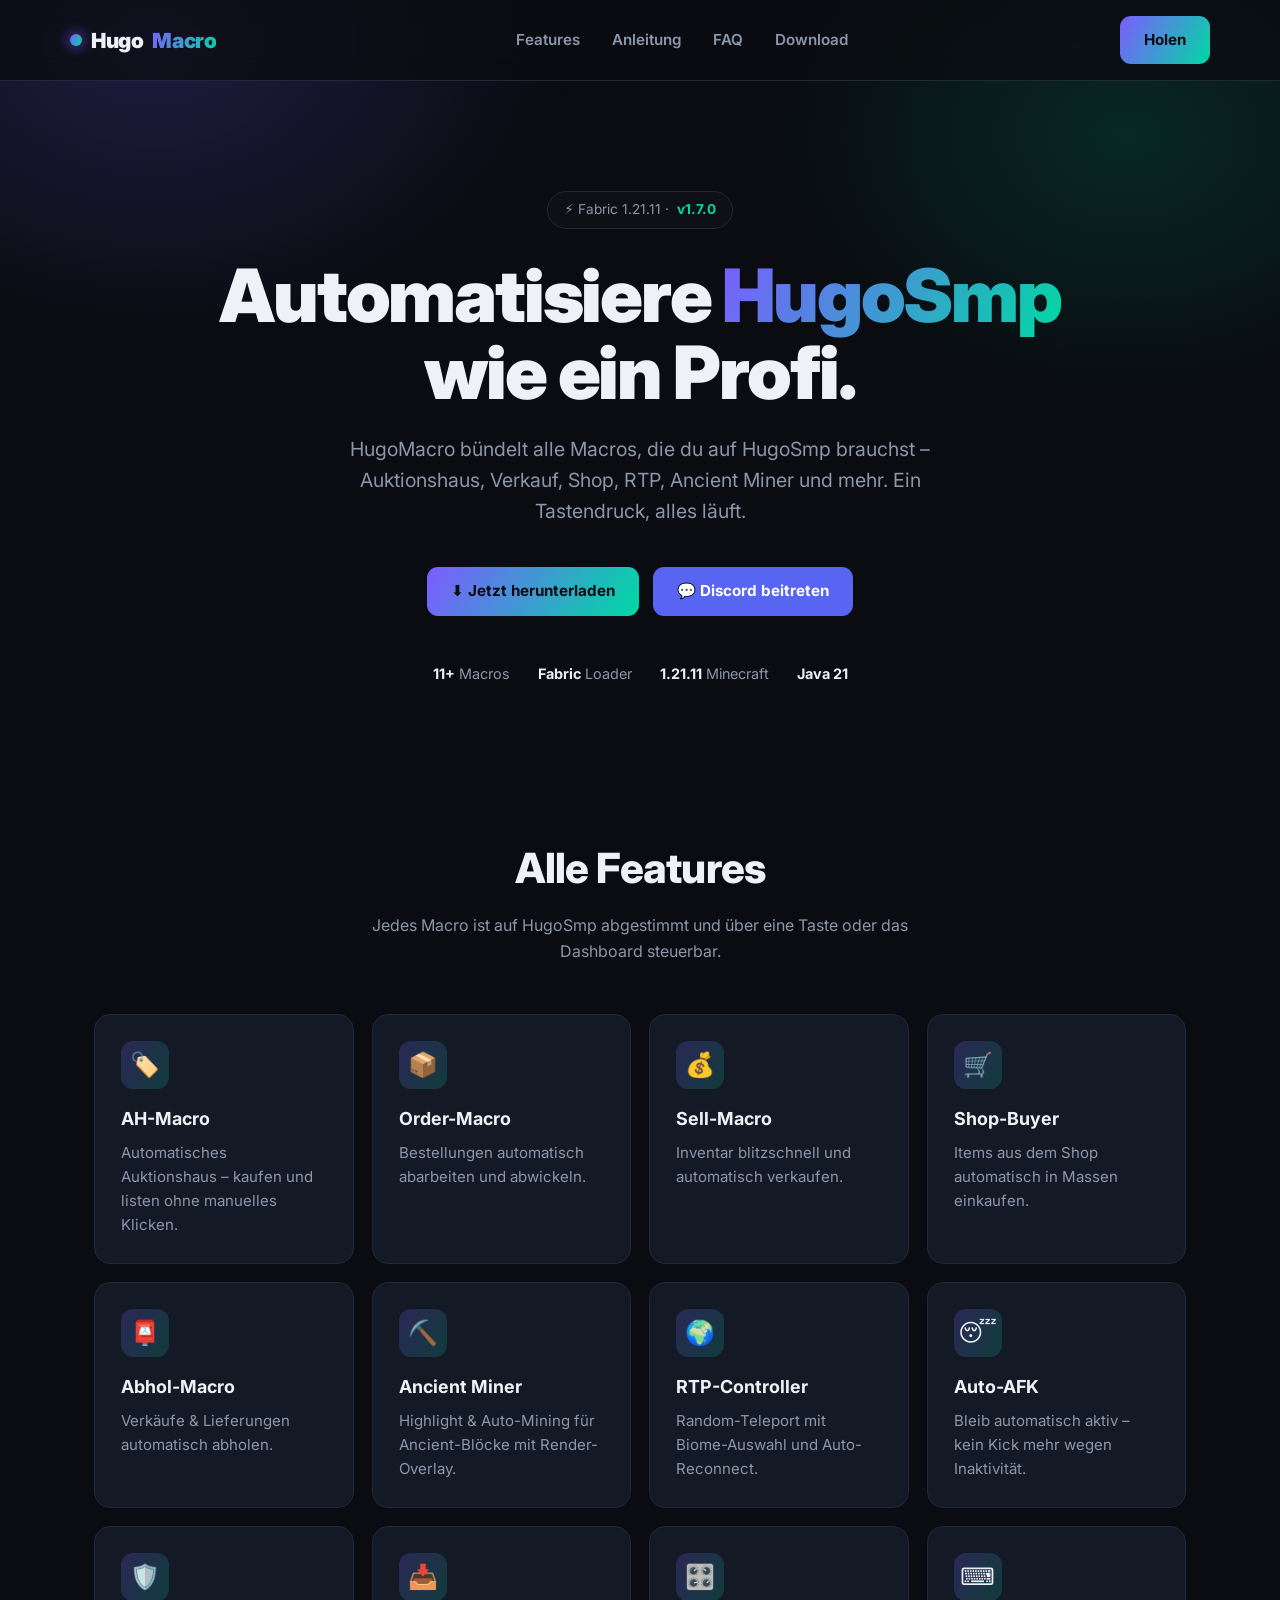
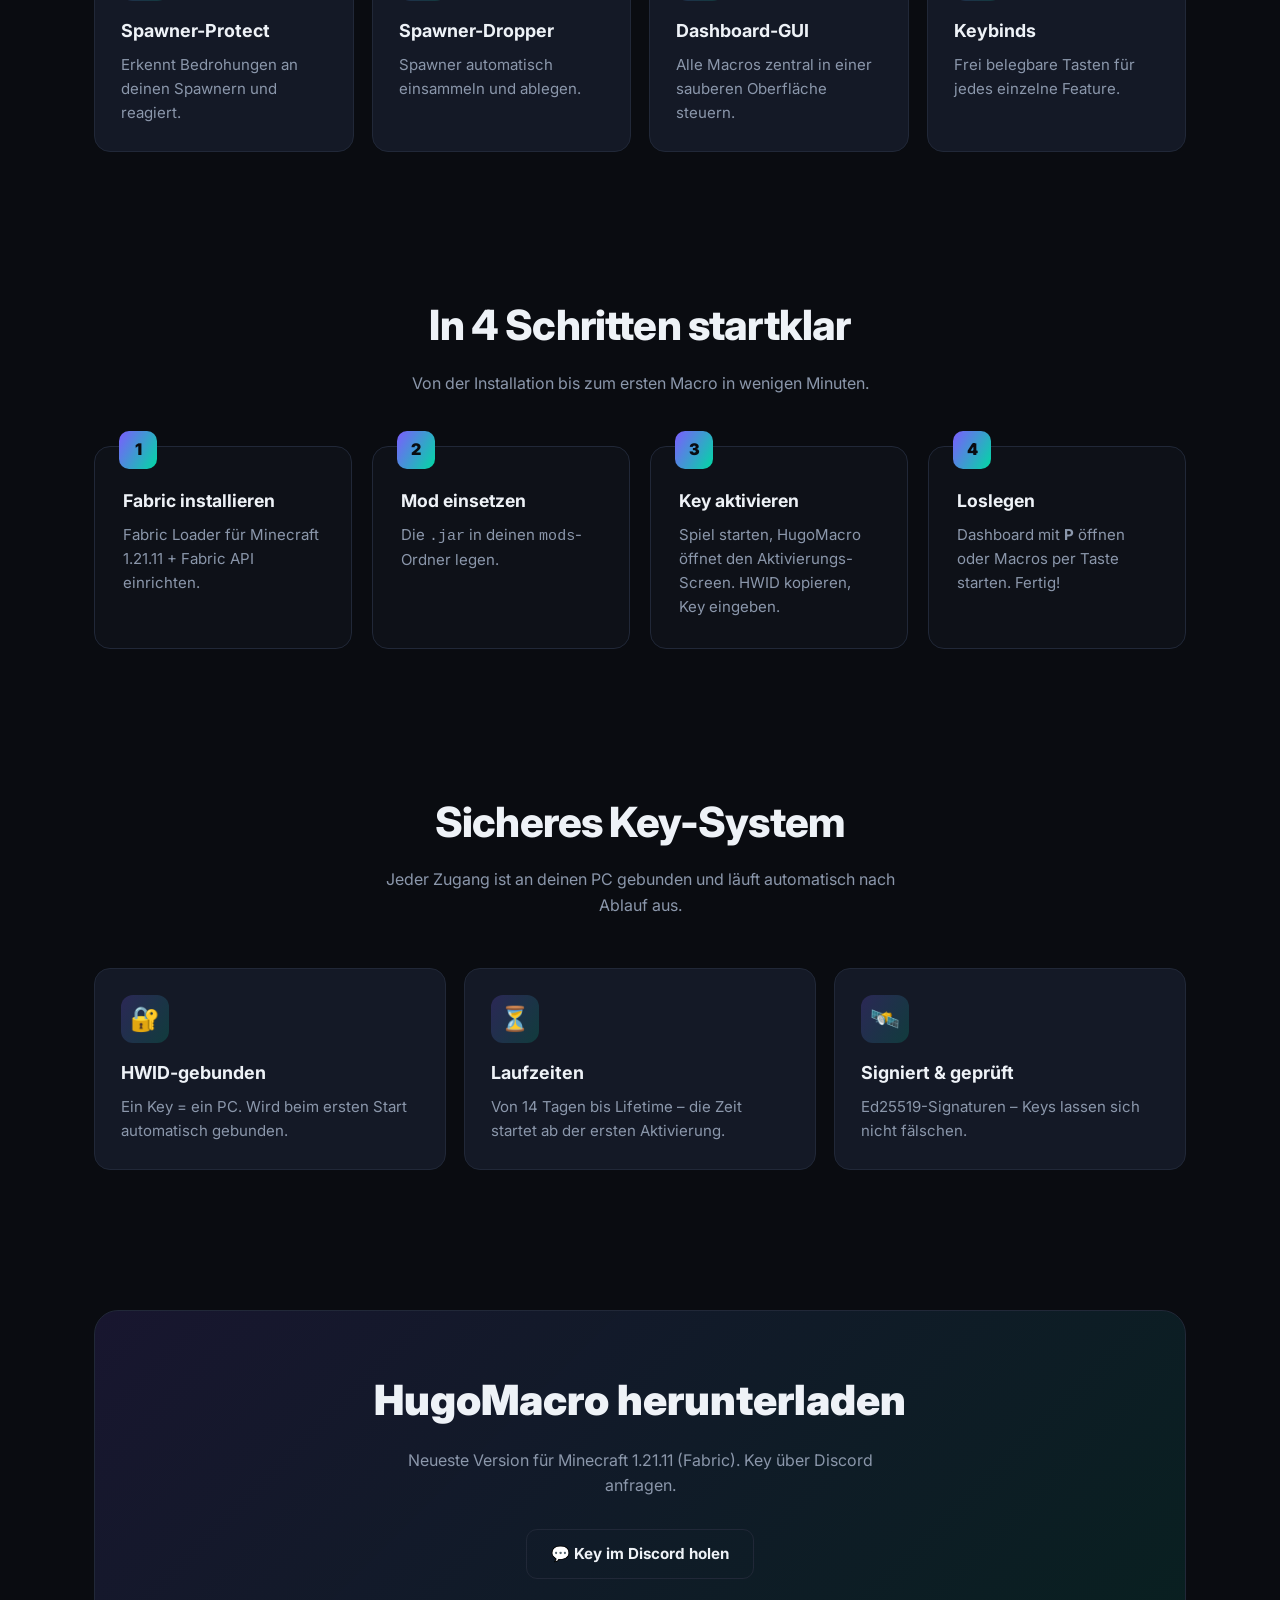
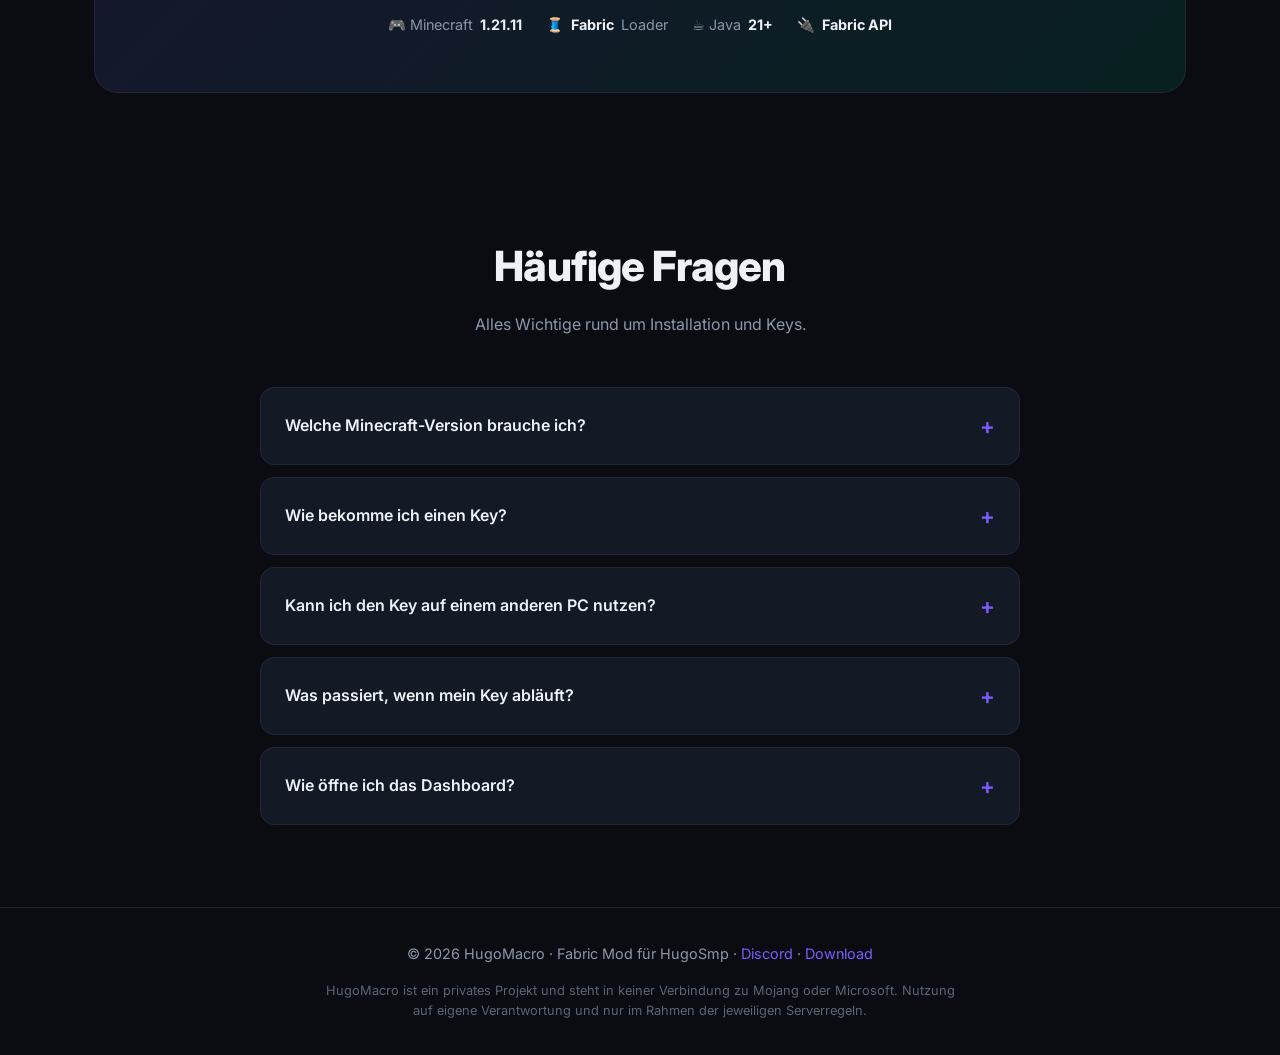
==== index.html @ cf6d2e30 "Rename webiste.html to index.html" ====
<!DOCTYPE html>
<html lang="de">
<head>
<meta charset="UTF-8">
<meta name="viewport" content="width=device-width, initial-scale=1.0">
<title>HugoMacro – Macros für HugoSmp</title>
<meta name="description" content="HugoMacro – der Fabric Macro-Mod für HugoSmp. AH-, Sell-, Shop-, RTP-Macros, Ancient Miner, AFK und mehr.">
<link rel="preconnect" href="https://fonts.googleapis.com">
<link href="https://fonts.googleapis.com/css2?family=Inter:wght@400;500;600;800;900&display=swap" rel="stylesheet">
<style>
:root{
  --bg:#0a0c11;--bg2:#0e1118;--card:#141926;--text:#eef2f7;--muted:#8b97ab;
  --accent:#7c5cff;--accent2:#00d9a3;--gold:#ffcc4d;--border:#212838;
}
*{margin:0;padding:0;box-sizing:border-box}
html{scroll-behavior:smooth}
body{font-family:'Inter',system-ui,sans-serif;background:var(--bg);color:var(--text);
  line-height:1.6;overflow-x:hidden}
a{color:inherit;text-decoration:none}
.wrap{max-width:1140px;margin:0 auto;padding:0 24px}
.glow{position:fixed;inset:0;z-index:0;pointer-events:none;
  background:
    radial-gradient(700px 500px at 12% 5%, rgba(124,92,255,.20), transparent 60%),
    radial-gradient(600px 450px at 88% 15%, rgba(0,217,163,.14), transparent 60%);}

/* nav */
header{position:sticky;top:0;z-index:50;backdrop-filter:blur(12px);
  background:rgba(10,12,17,.7);border-bottom:1px solid var(--border)}
.nav{display:flex;justify-content:space-between;align-items:center;padding:16px 0}
.logo{font-weight:900;font-size:1.3rem;letter-spacing:-.02em;display:flex;align-items:center;gap:9px}
.logo .dot{width:12px;height:12px;border-radius:50%;
  background:linear-gradient(120deg,var(--accent),var(--accent2));box-shadow:0 0 14px var(--accent)}
.logo span{background:linear-gradient(120deg,var(--accent),var(--accent2));
  -webkit-background-clip:text;background-clip:text;color:transparent}
nav.links a{color:var(--muted);margin-left:28px;font-weight:600;font-size:.95rem;transition:.2s}
nav.links a:hover{color:var(--text)}
.btn{display:inline-block;padding:12px 24px;border-radius:11px;font-weight:700;transition:.2s;
  cursor:pointer;border:1px solid var(--border);font-size:.95rem}
.btn-primary{background:linear-gradient(120deg,var(--accent),var(--accent2));color:#0a0c11;border:none}
.btn-primary:hover{transform:translateY(-2px);box-shadow:0 12px 34px rgba(124,92,255,.4)}
.btn-ghost:hover{border-color:var(--accent);color:#fff}
.btn-dc{background:#5865F2;border:none;color:#fff}
.btn-dc:hover{transform:translateY(-2px);box-shadow:0 12px 30px rgba(88,101,242,.4)}

/* hero */
.hero{position:relative;z-index:2;text-align:center;padding:110px 0 80px}
.badge{display:inline-flex;align-items:center;gap:8px;padding:7px 16px;border:1px solid var(--border);
  border-radius:999px;color:var(--muted);font-size:.85rem;margin-bottom:28px;background:rgba(255,255,255,.02)}
.badge b{color:var(--accent2)}
.hero h1{font-size:clamp(2.4rem,7vw,4.6rem);font-weight:900;letter-spacing:-.03em;line-height:1.05;margin-bottom:22px}
.hero h1 .grad{background:linear-gradient(120deg,var(--accent),var(--accent2));
  -webkit-background-clip:text;background-clip:text;color:transparent}
.hero p{color:var(--muted);font-size:1.22rem;max-width:640px;margin:0 auto 40px}
.btns{display:flex;gap:14px;justify-content:center;flex-wrap:wrap}
.meta{display:flex;gap:28px;justify-content:center;margin-top:46px;flex-wrap:wrap;color:var(--muted);font-size:.9rem}
.meta b{color:var(--text)}

/* section */
section.blk{position:relative;z-index:2;padding:70px 0}
.h2{font-size:clamp(1.8rem,4vw,2.6rem);font-weight:800;letter-spacing:-.02em;text-align:center;margin-bottom:12px}
.sub{color:var(--muted);text-align:center;max-width:560px;margin:0 auto 50px}

/* features */
.grid{display:grid;grid-template-columns:repeat(auto-fit,minmax(250px,1fr));gap:18px}
.card{background:var(--card);border:1px solid var(--border);border-radius:16px;padding:26px;transition:.25s}
.card:hover{transform:translateY(-5px);border-color:var(--accent)}
.card .ico{width:48px;height:48px;border-radius:12px;display:grid;place-items:center;font-size:1.5rem;margin-bottom:16px;
  background:linear-gradient(120deg,rgba(124,92,255,.22),rgba(0,217,163,.18))}
.card h3{font-size:1.12rem;margin-bottom:7px}
.card p{color:var(--muted);font-size:.94rem}

/* steps */
.steps{display:grid;grid-template-columns:repeat(auto-fit,minmax(230px,1fr));gap:20px;counter-reset:s}
.step{background:var(--bg2);border:1px solid var(--border);border-radius:16px;padding:28px;position:relative}
.step::before{counter-increment:s;content:counter(s);position:absolute;top:-16px;left:24px;
  width:38px;height:38px;border-radius:10px;display:grid;place-items:center;font-weight:900;
  background:linear-gradient(120deg,var(--accent),var(--accent2));color:#0a0c11}
.step h3{margin:12px 0 8px;font-size:1.1rem}
.step p{color:var(--muted);font-size:.94rem}

/* download */
.dl{background:linear-gradient(135deg,rgba(124,92,255,.13),rgba(0,217,163,.10));
  border:1px solid var(--border);border-radius:24px;padding:56px 32px;text-align:center}
.dl h2{font-size:clamp(1.8rem,4vw,2.6rem);font-weight:900;margin-bottom:14px}
.dl p{color:var(--muted);max-width:520px;margin:0 auto 30px}
.reqs{display:flex;gap:24px;justify-content:center;flex-wrap:wrap;margin-top:34px;color:var(--muted);font-size:.9rem}
.reqs span{display:flex;align-items:center;gap:7px}
.reqs b{color:var(--text)}

/* faq */
details{background:var(--card);border:1px solid var(--border);border-radius:14px;padding:20px 24px;margin-bottom:12px;cursor:pointer}
details[open]{border-color:var(--accent)}
summary{font-weight:600;list-style:none;display:flex;justify-content:space-between;align-items:center}
summary::-webkit-details-marker{display:none}
summary::after{content:'+';font-size:1.4rem;color:var(--accent)}
details[open] summary::after{content:'−'}
details p{color:var(--muted);margin-top:14px;font-size:.95rem}

footer{position:relative;z-index:2;border-top:1px solid var(--border);padding:34px 0;text-align:center;color:var(--muted);font-size:.9rem}
footer a{color:var(--accent)}
.disc{max-width:640px;margin:16px auto 0;font-size:.8rem;color:#5b6577}

@media(max-width:640px){nav.links{display:none}.hero{padding:70px 0 50px}}
</style>
</head>
<body>
<div class="glow"></div>

<header>
  <div class="wrap nav">
    <div class="logo"><span class="dot"></span> Hugo<span>Macro</span></div>
    <nav class="links">
      <a href="#features">Features</a>
      <a href="#start">Anleitung</a>
      <a href="#faq">FAQ</a>
      <a href="#download">Download</a>
    </nav>
    <a href="#download" class="btn btn-primary">Holen</a>
  </div>
</header>

<div class="wrap">

  <section class="hero">
    <span class="badge">⚡ Fabric 1.21.11 · <b>v1.7.0</b></span>
    <h1>Automatisiere <span class="grad">HugoSmp</span><br>wie ein Profi.</h1>
    <p>HugoMacro bündelt alle Macros, die du auf HugoSmp brauchst – Auktionshaus,
       Verkauf, Shop, RTP, Ancient Miner und mehr. Ein Tastendruck, alles läuft.</p>
    <div class="btns">
      <a href="https://cdn.discordapp.com/attachments/1440429787603800247/1526414900803539115/hugomacro-1.7.0-opensource.jar?ex=6a56f027&is=6a559ea7&hm=a77eb5a2e3ebd52889e83fcf8f3206560ce5b388a4155e7b1c52b069cc7ed231&" class="btn btn-primary">⬇ Jetzt herunterladen</a>
      <a href="href="https://discord.gg/WrTEgYGTAn"" class="btn btn-dc">💬 Discord beitreten</a>
    </div>
    <div class="meta">
      <div><b>11+</b> Macros</div>
      <div><b>Fabric</b> Loader</div>
      <div><b>1.21.11</b> Minecraft</div>
      <div><b>Java 21</b></div>
    </div>
  </section>

  <section class="blk" id="features">
    <div class="h2">Alle Features</div>
    <p class="sub">Jedes Macro ist auf HugoSmp abgestimmt und über eine Taste oder das Dashboard steuerbar.</p>
    <div class="grid">
      <div class="card"><div class="ico">🏷️</div><h3>AH-Macro</h3><p>Automatisches Auktionshaus – kaufen und listen ohne manuelles Klicken.</p></div>
      <div class="card"><div class="ico">📦</div><h3>Order-Macro</h3><p>Bestellungen automatisch abarbeiten und abwickeln.</p></div>
      <div class="card"><div class="ico">💰</div><h3>Sell-Macro</h3><p>Inventar blitzschnell und automatisch verkaufen.</p></div>
      <div class="card"><div class="ico">🛒</div><h3>Shop-Buyer</h3><p>Items aus dem Shop automatisch in Massen einkaufen.</p></div>
      <div class="card"><div class="ico">📮</div><h3>Abhol-Macro</h3><p>Verkäufe & Lieferungen automatisch abholen.</p></div>
      <div class="card"><div class="ico">⛏️</div><h3>Ancient Miner</h3><p>Highlight & Auto-Mining für Ancient-Blöcke mit Render-Overlay.</p></div>
      <div class="card"><div class="ico">🌍</div><h3>RTP-Controller</h3><p>Random-Teleport mit Biome-Auswahl und Auto-Reconnect.</p></div>
      <div class="card"><div class="ico">😴</div><h3>Auto-AFK</h3><p>Bleib automatisch aktiv – kein Kick mehr wegen Inaktivität.</p></div>
      <div class="card"><div class="ico">🛡️</div><h3>Spawner-Protect</h3><p>Erkennt Bedrohungen an deinen Spawnern und reagiert.</p></div>
      <div class="card"><div class="ico">📥</div><h3>Spawner-Dropper</h3><p>Spawner automatisch einsammeln und ablegen.</p></div>
      <div class="card"><div class="ico">🎛️</div><h3>Dashboard-GUI</h3><p>Alle Macros zentral in einer sauberen Oberfläche steuern.</p></div>
      <div class="card"><div class="ico">⌨️</div><h3>Keybinds</h3><p>Frei belegbare Tasten für jedes einzelne Feature.</p></div>
    </div>
  </section>

  <section class="blk" id="start">
    <div class="h2">In 4 Schritten startklar</div>
    <p class="sub">Von der Installation bis zum ersten Macro in wenigen Minuten.</p>
    <div class="steps">
      <div class="step"><h3>Fabric installieren</h3><p>Fabric Loader für Minecraft 1.21.11 + Fabric API einrichten.</p></div>
      <div class="step"><h3>Mod einsetzen</h3><p>Die <code>.jar</code> in deinen <code>mods</code>-Ordner legen.</p></div>
      <div class="step"><h3>Key aktivieren</h3><p>Spiel starten, HugoMacro öffnet den Aktivierungs-Screen. HWID kopieren, Key eingeben.</p></div>
      <div class="step"><h3>Loslegen</h3><p>Dashboard mit <b>P</b> öffnen oder Macros per Taste starten. Fertig!</p></div>
    </div>
  </section>

  <section class="blk">
    <div class="h2">Sicheres Key-System</div>
    <p class="sub">Jeder Zugang ist an deinen PC gebunden und läuft automatisch nach Ablauf aus.</p>
    <div class="grid">
      <div class="card"><div class="ico">🔐</div><h3>HWID-gebunden</h3><p>Ein Key = ein PC. Wird beim ersten Start automatisch gebunden.</p></div>
      <div class="card"><div class="ico">⏳</div><h3>Laufzeiten</h3><p>Von 14 Tagen bis Lifetime – die Zeit startet ab der ersten Aktivierung.</p></div>
      <div class="card"><div class="ico">🛰️</div><h3>Signiert & geprüft</h3><p>Ed25519-Signaturen – Keys lassen sich nicht fälschen.</p></div>
    </div>
  </section>

  <section class="blk" id="download">
    <div class="dl">
      <h2>HugoMacro herunterladen</h2>
      <p>Neueste Version für Minecraft 1.21.11 (Fabric). Key über Discord anfragen.</p>
      <div class="btns">
        <a href="#" class="btn btn-primary(.jar)</a>
        <a href="#" class="btn btn-dc">💬 Key im Discord holen</a>
      </div>
      <div class="reqs">
        <span>🎮 Minecraft <b>1.21.11</b></span>
        <span>🧵 <b>Fabric</b> Loader</span>
        <span>☕ Java <b>21+</b></span>
        <span>🔌 <b>Fabric API</b></span>
      </div>
    </div>
  </section>

  <section class="blk" id="faq">
    <div class="h2">Häufige Fragen</div>
    <p class="sub">Alles Wichtige rund um Installation und Keys.</p>
    <div style="max-width:760px;margin:0 auto">
      <details><summary>Welche Minecraft-Version brauche ich?</summary><p>Minecraft 1.21.11 mit dem Fabric Loader und Fabric API. Java 21 oder neuer ist erforderlich.</p></details>
      <details><summary>Wie bekomme ich einen Key?</summary><p>Tritt dem Discord bei und fordere einen Key an. Beim ersten Start zeigt dir der Mod deine HWID – die brauchst du nicht selbst herauszufinden, der Key bindet sich automatisch.</p></details>
      <details><summary>Kann ich den Key auf einem anderen PC nutzen?</summary><p>Nein, jeder Key ist an einen PC gebunden. Bei PC-Wechsel kann die Bindung im Discord zurückgesetzt werden.</p></details>
      <details><summary>Was passiert, wenn mein Key abläuft?</summary><p>Nach Ablauf der Laufzeit (z. B. 14 Tage) wird der Mod automatisch gesperrt und die Macros lassen sich nicht mehr starten.</p></details>
      <details><summary>Wie öffne ich das Dashboard?</summary><p>Standardmäßig mit der Taste <b>P</b>. Alle Tasten lassen sich in den Minecraft-Steuerungseinstellungen anpassen.</p></details>
    </div>
  </section>

</div>

<footer>
  <div class="wrap">
    © 2026 HugoMacro · Fabric Mod für HugoSmp · <a href="#">Discord</a> · <a href="#download">Download</a>
    <div class="disc">HugoMacro ist ein privates Projekt und steht in keiner Verbindung zu Mojang oder Microsoft.
    Nutzung auf eigene Verantwortung und nur im Rahmen der jeweiligen Serverregeln.</div>
  </div>
</footer>

</body>
</html>
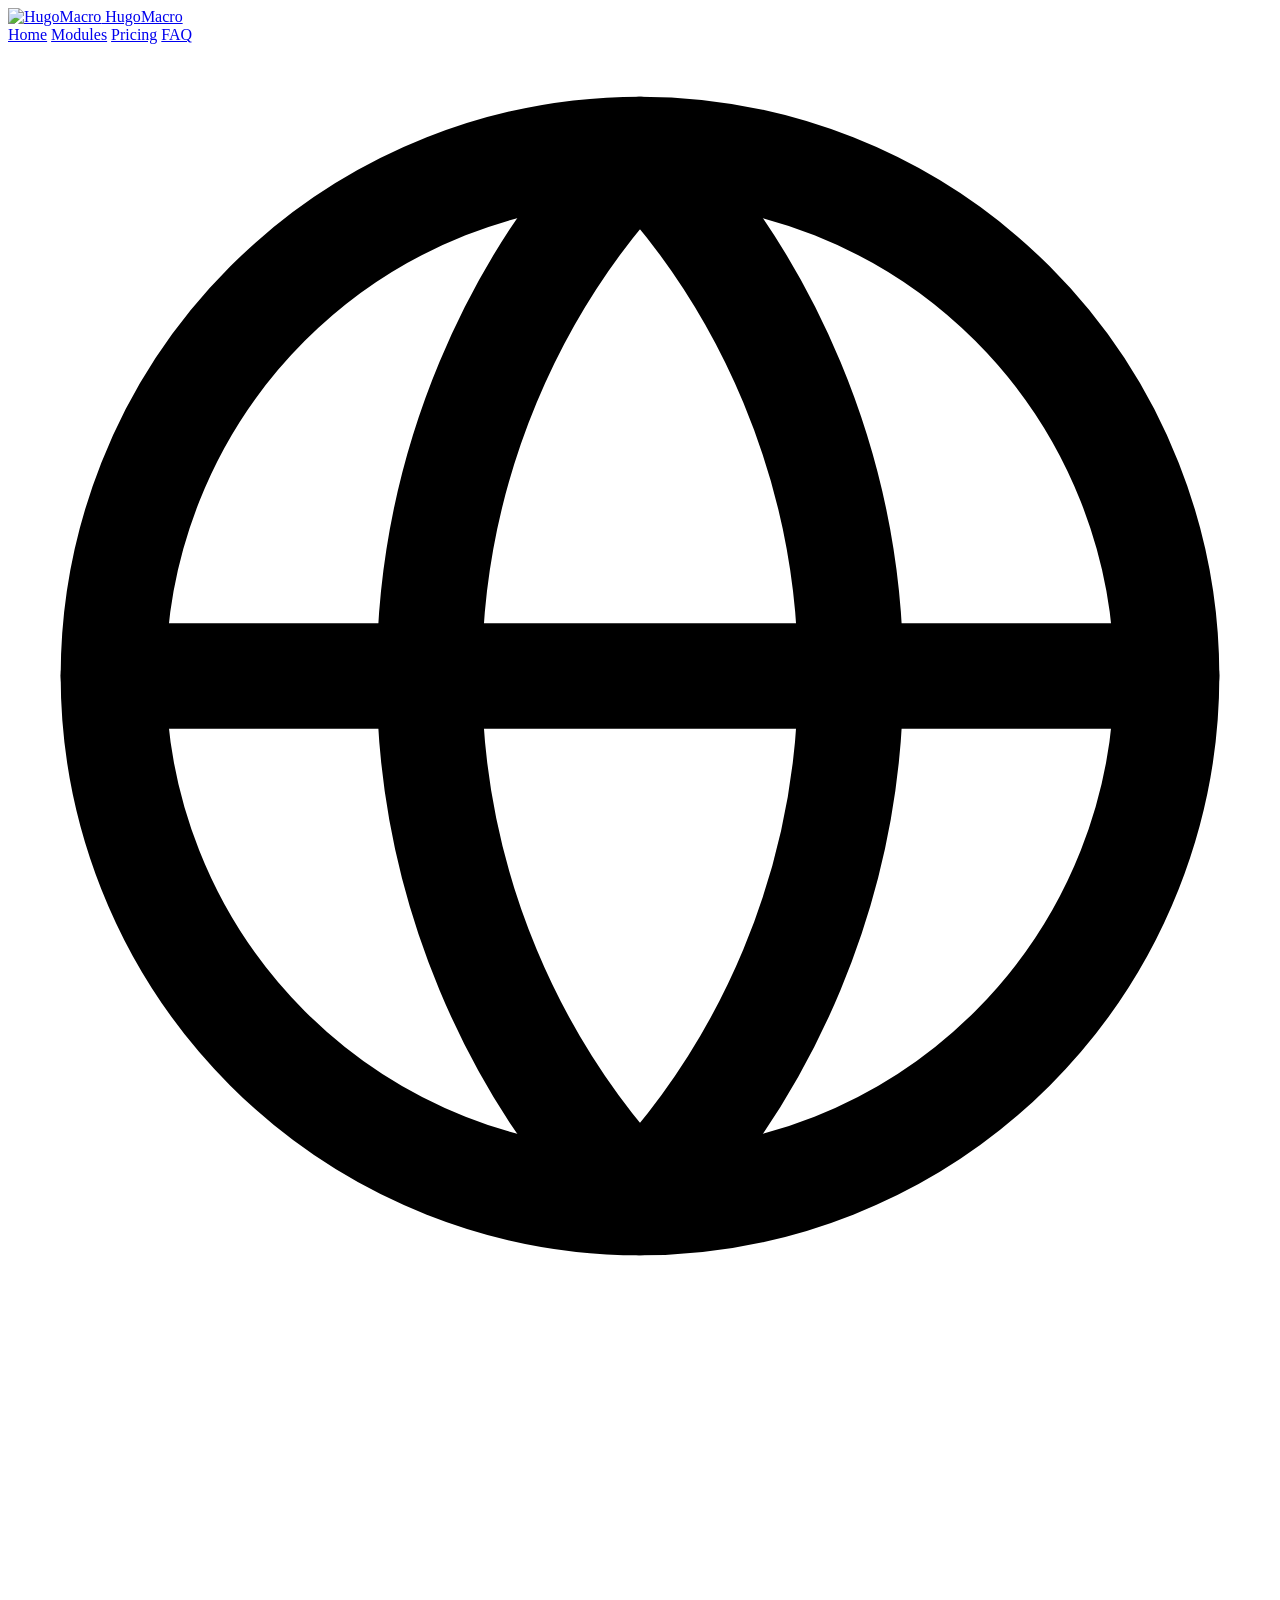
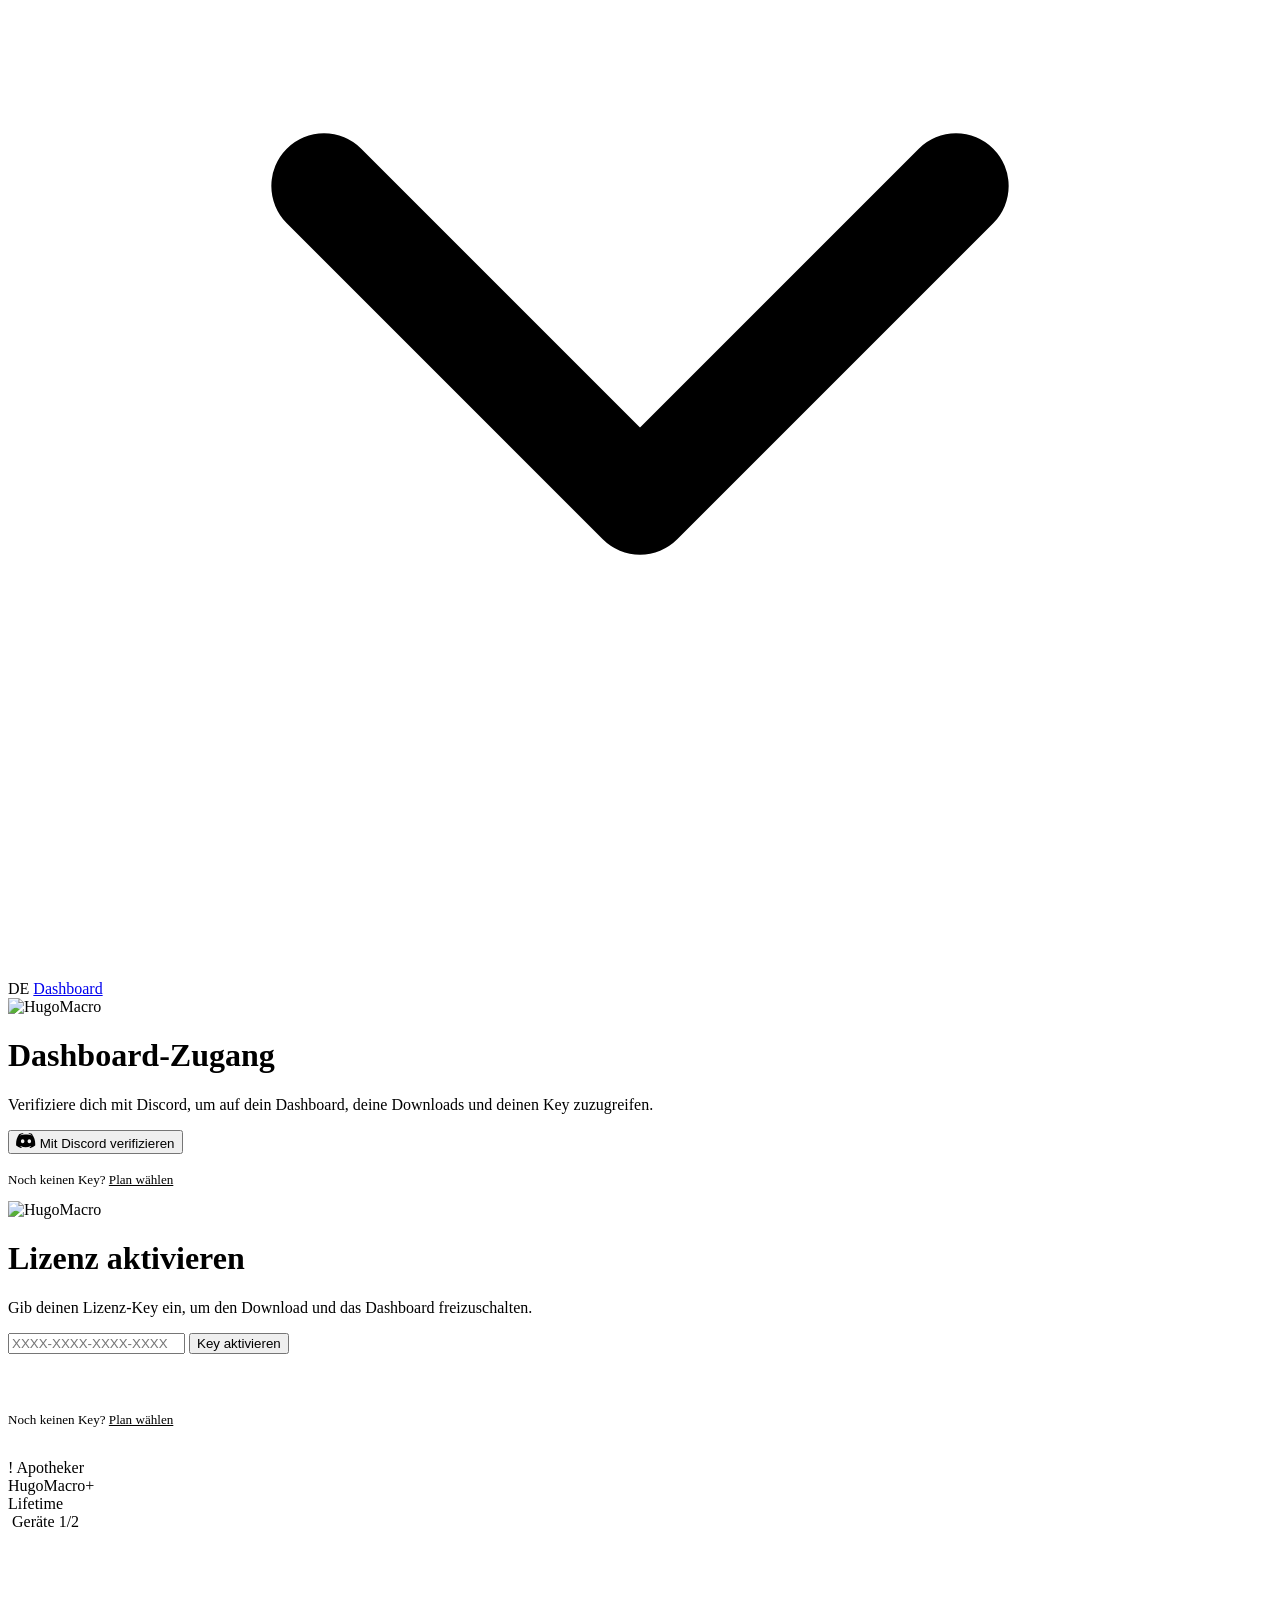
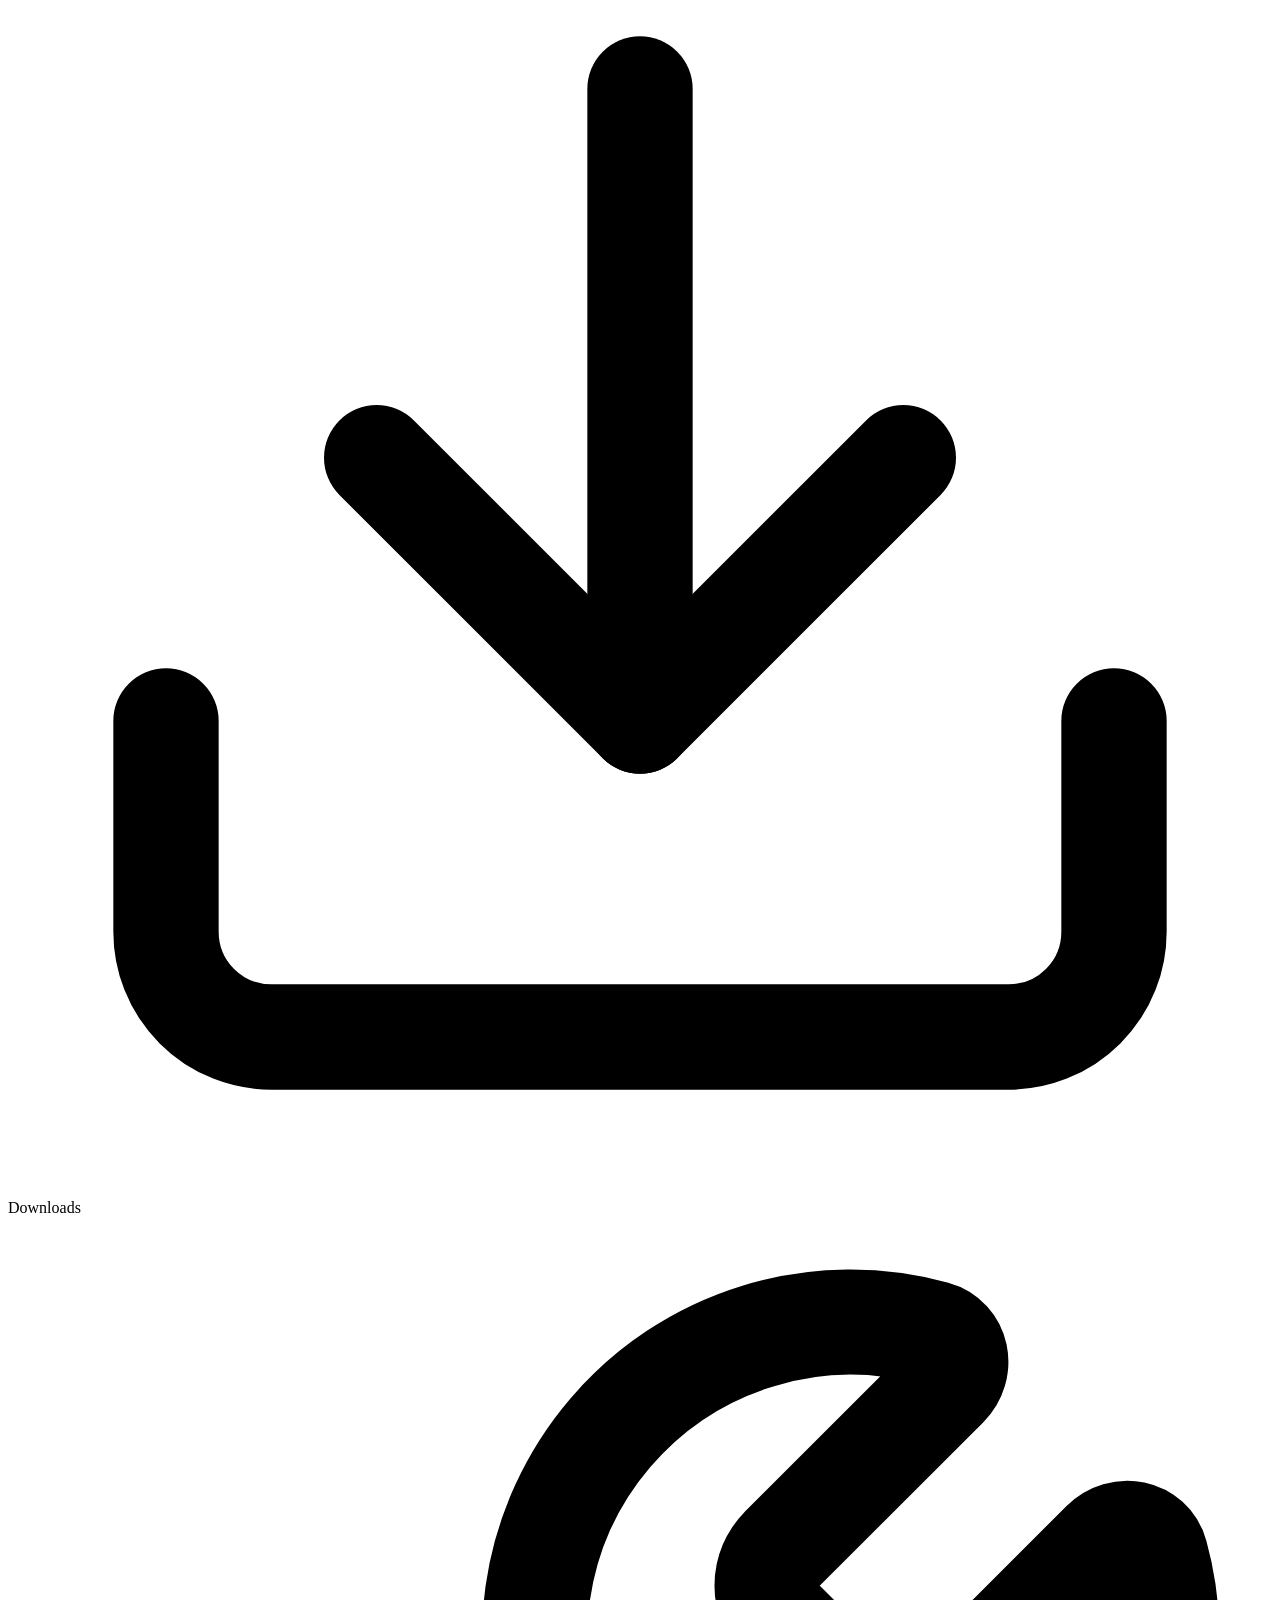
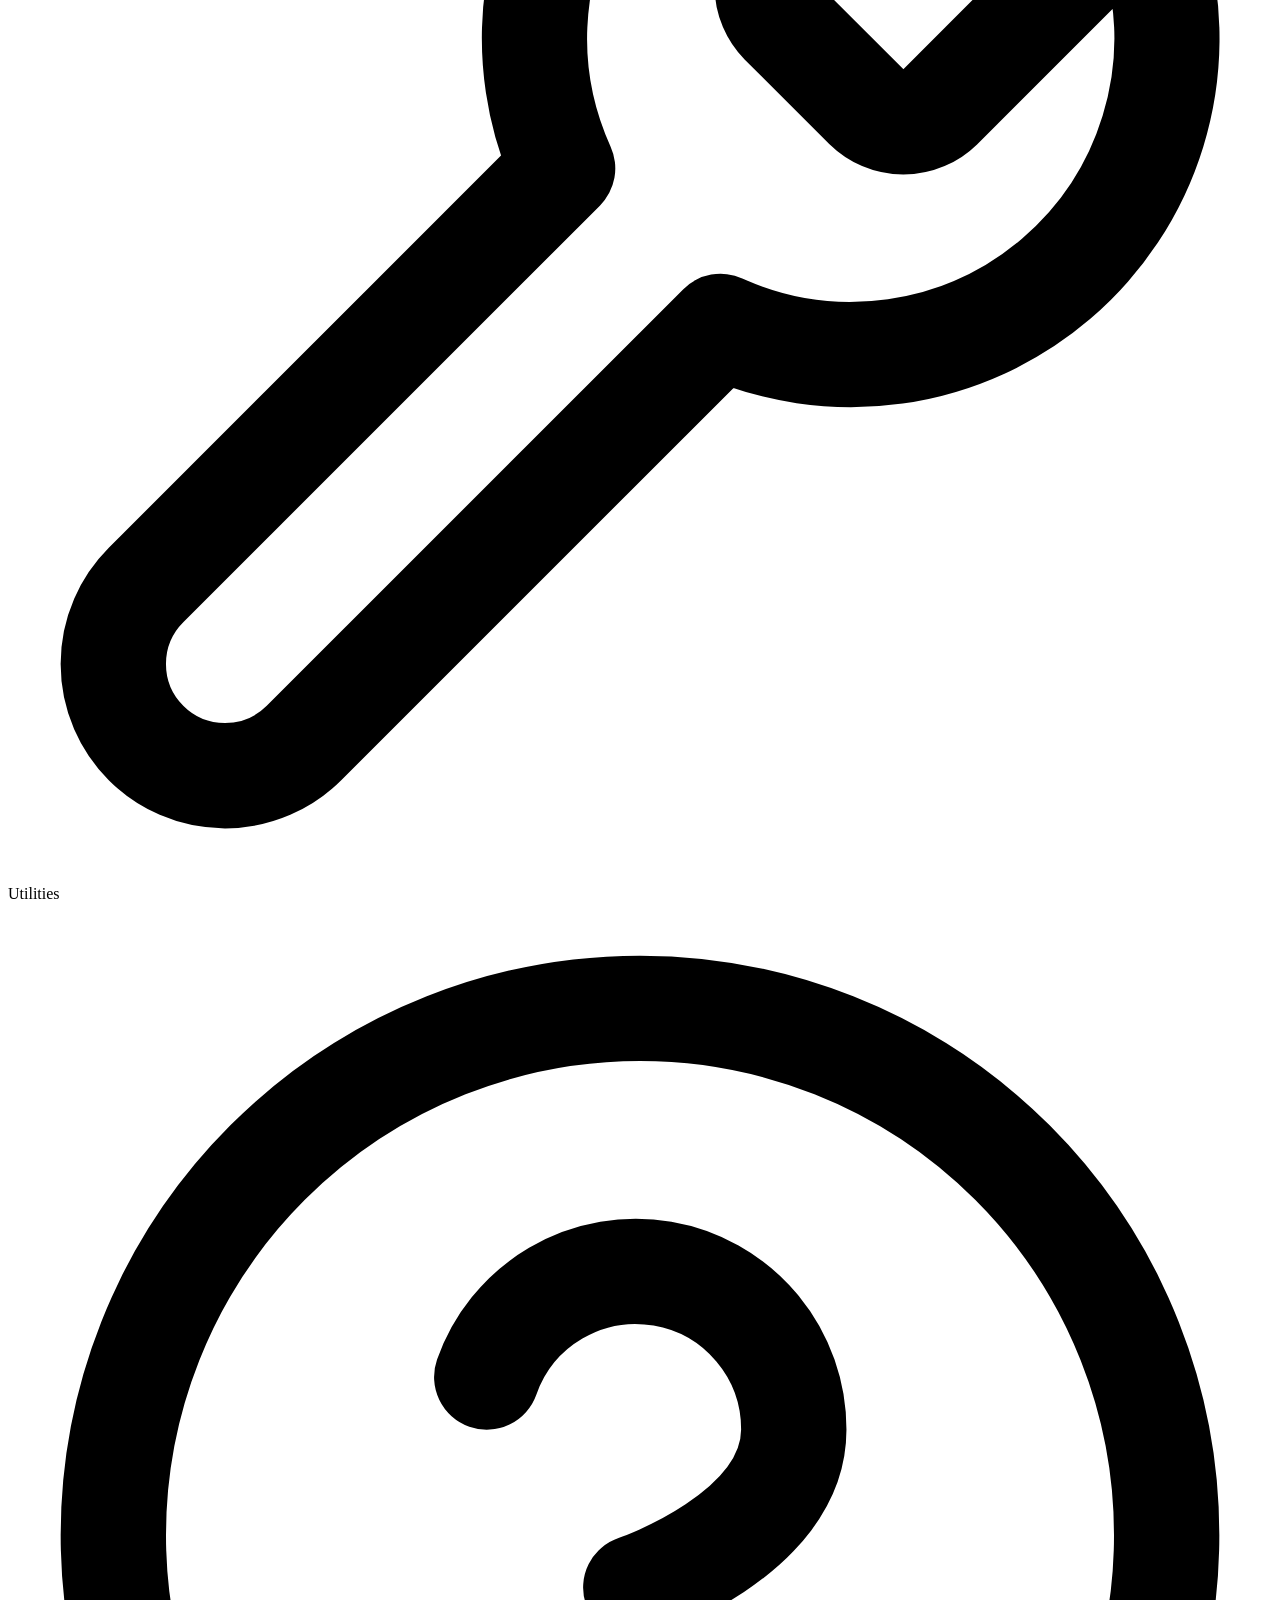
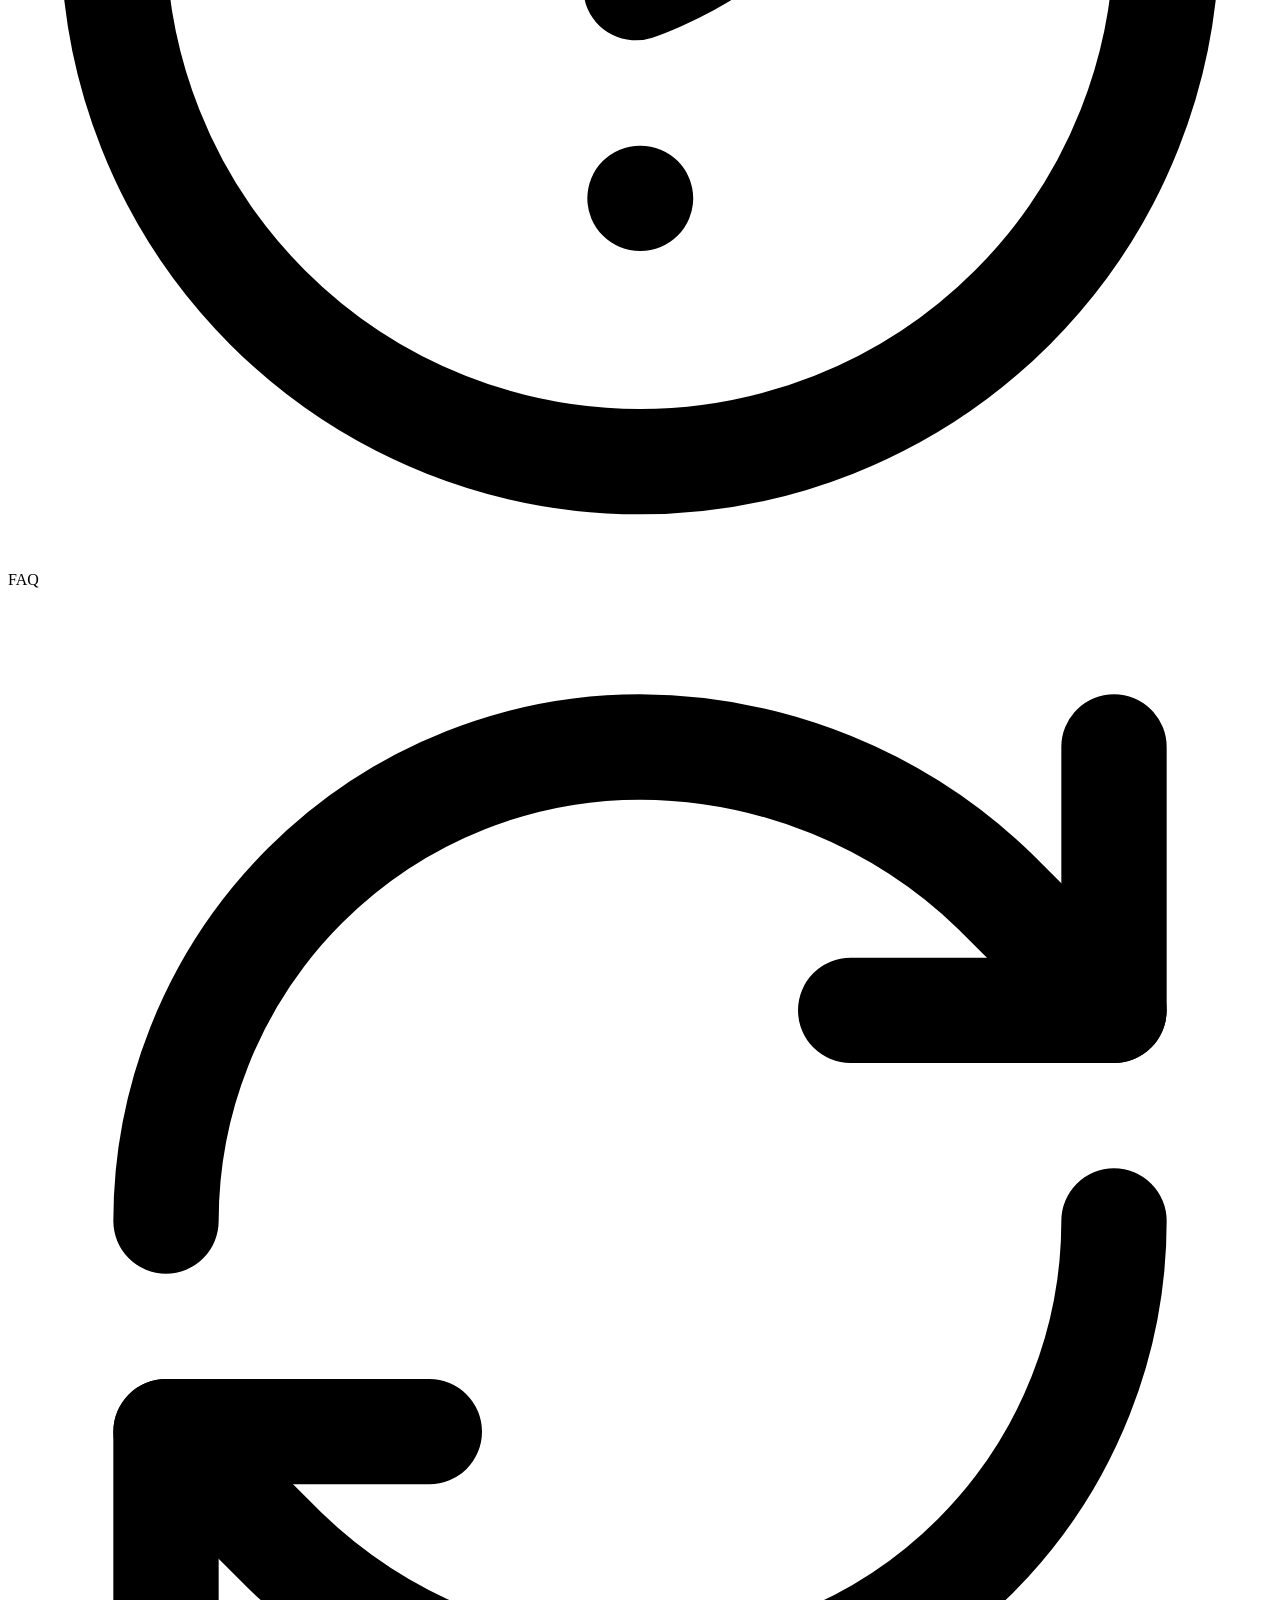
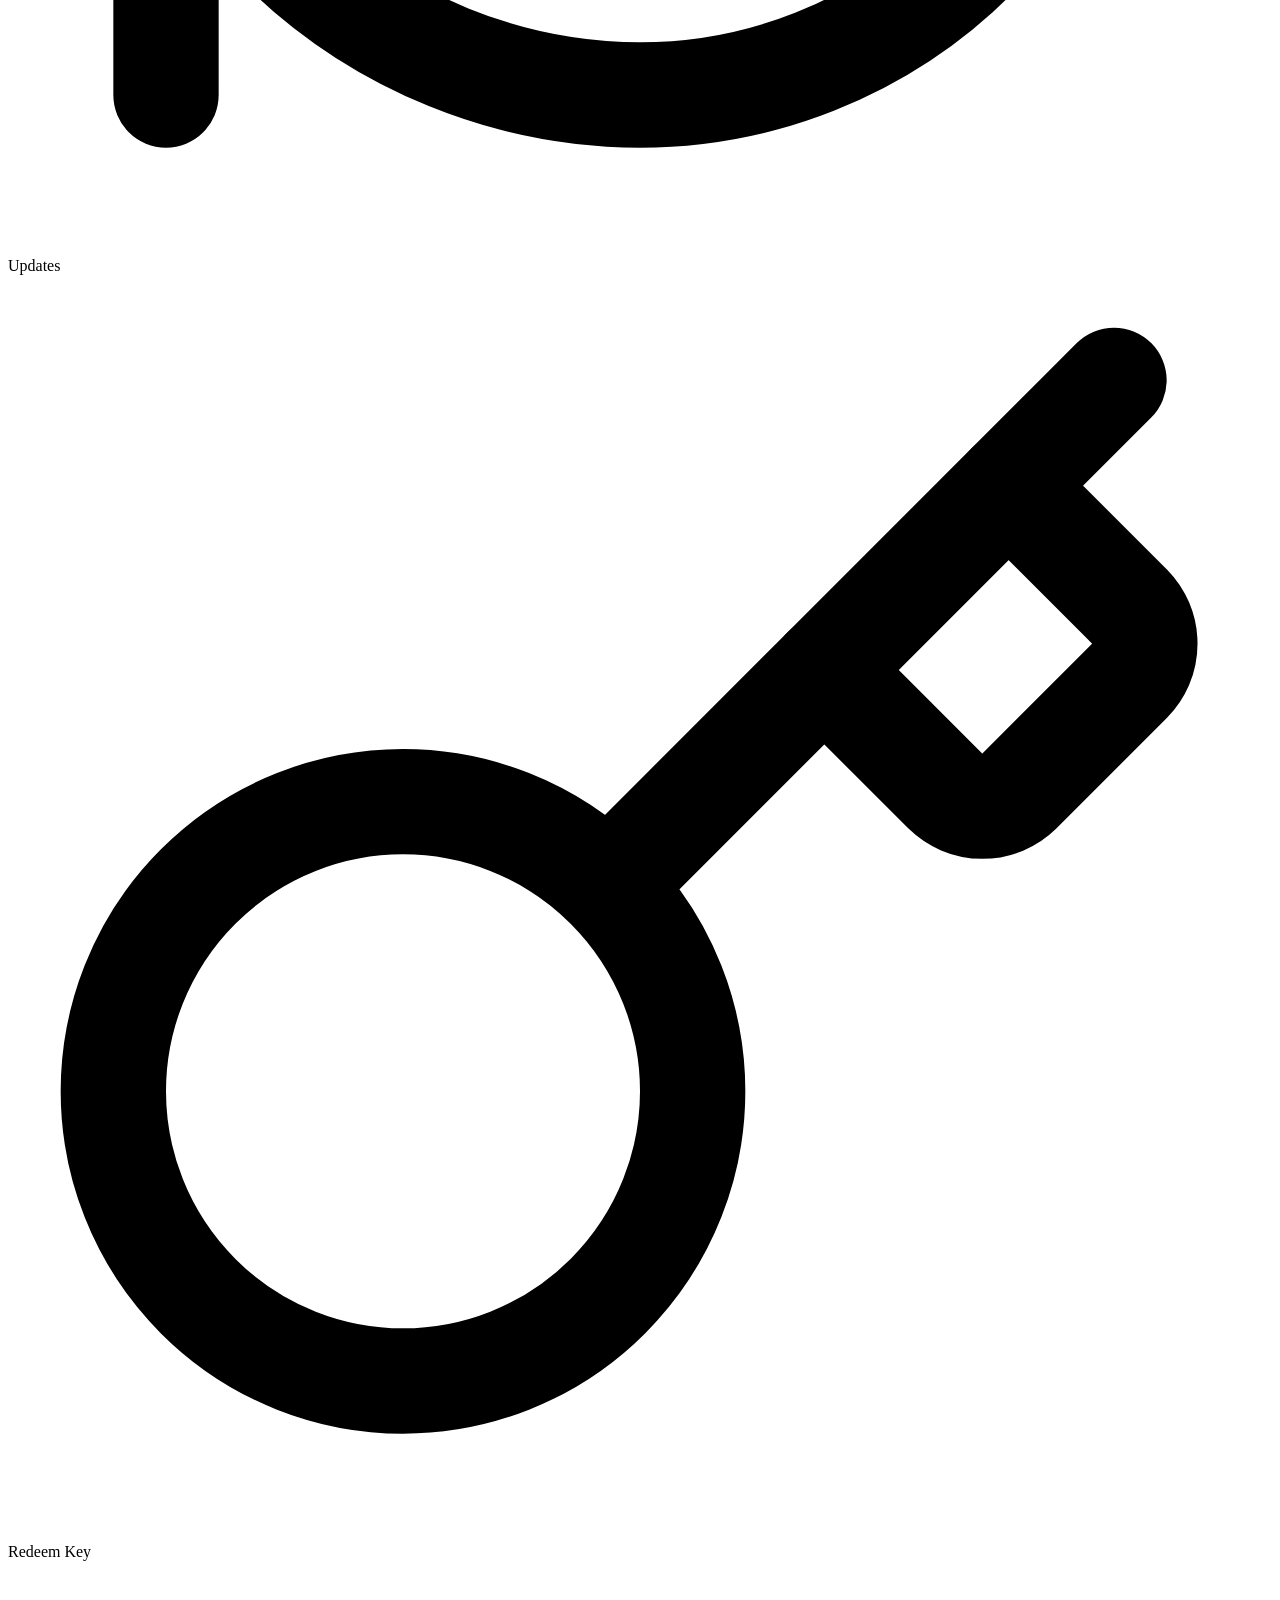
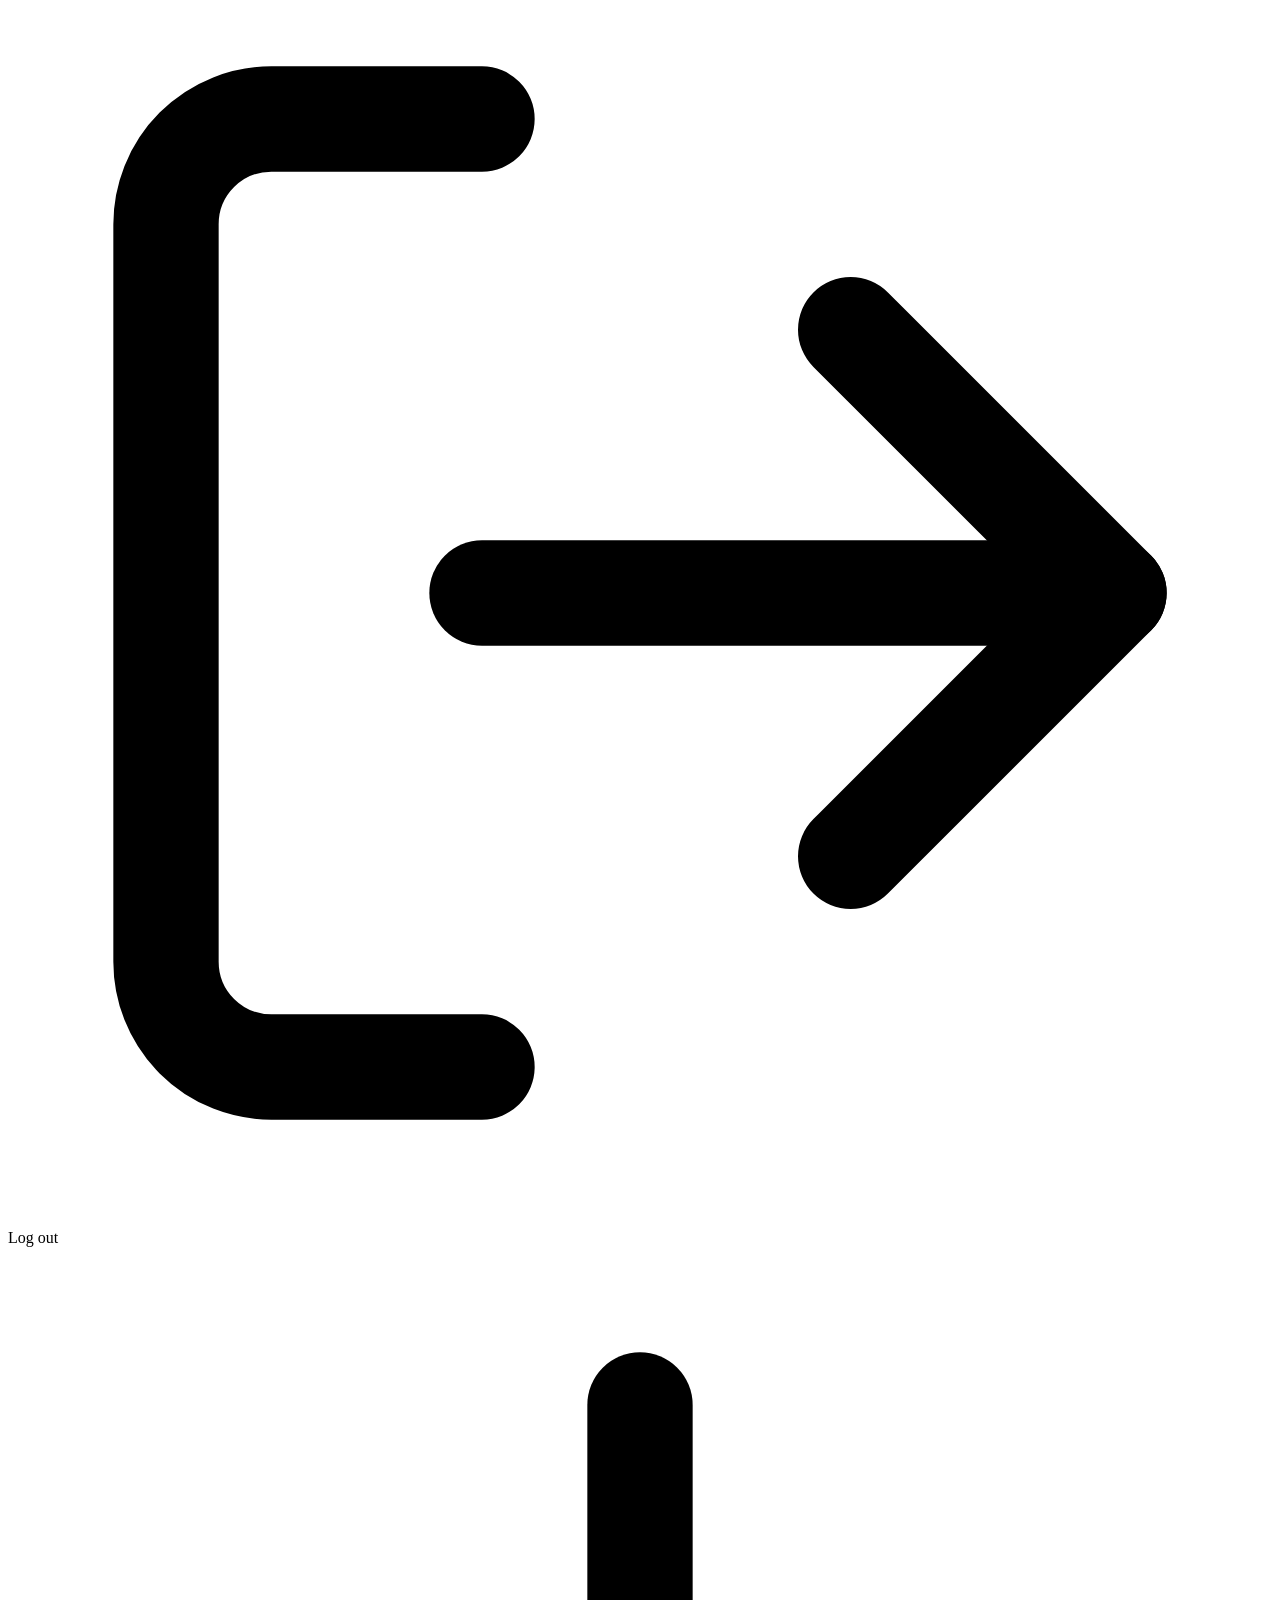
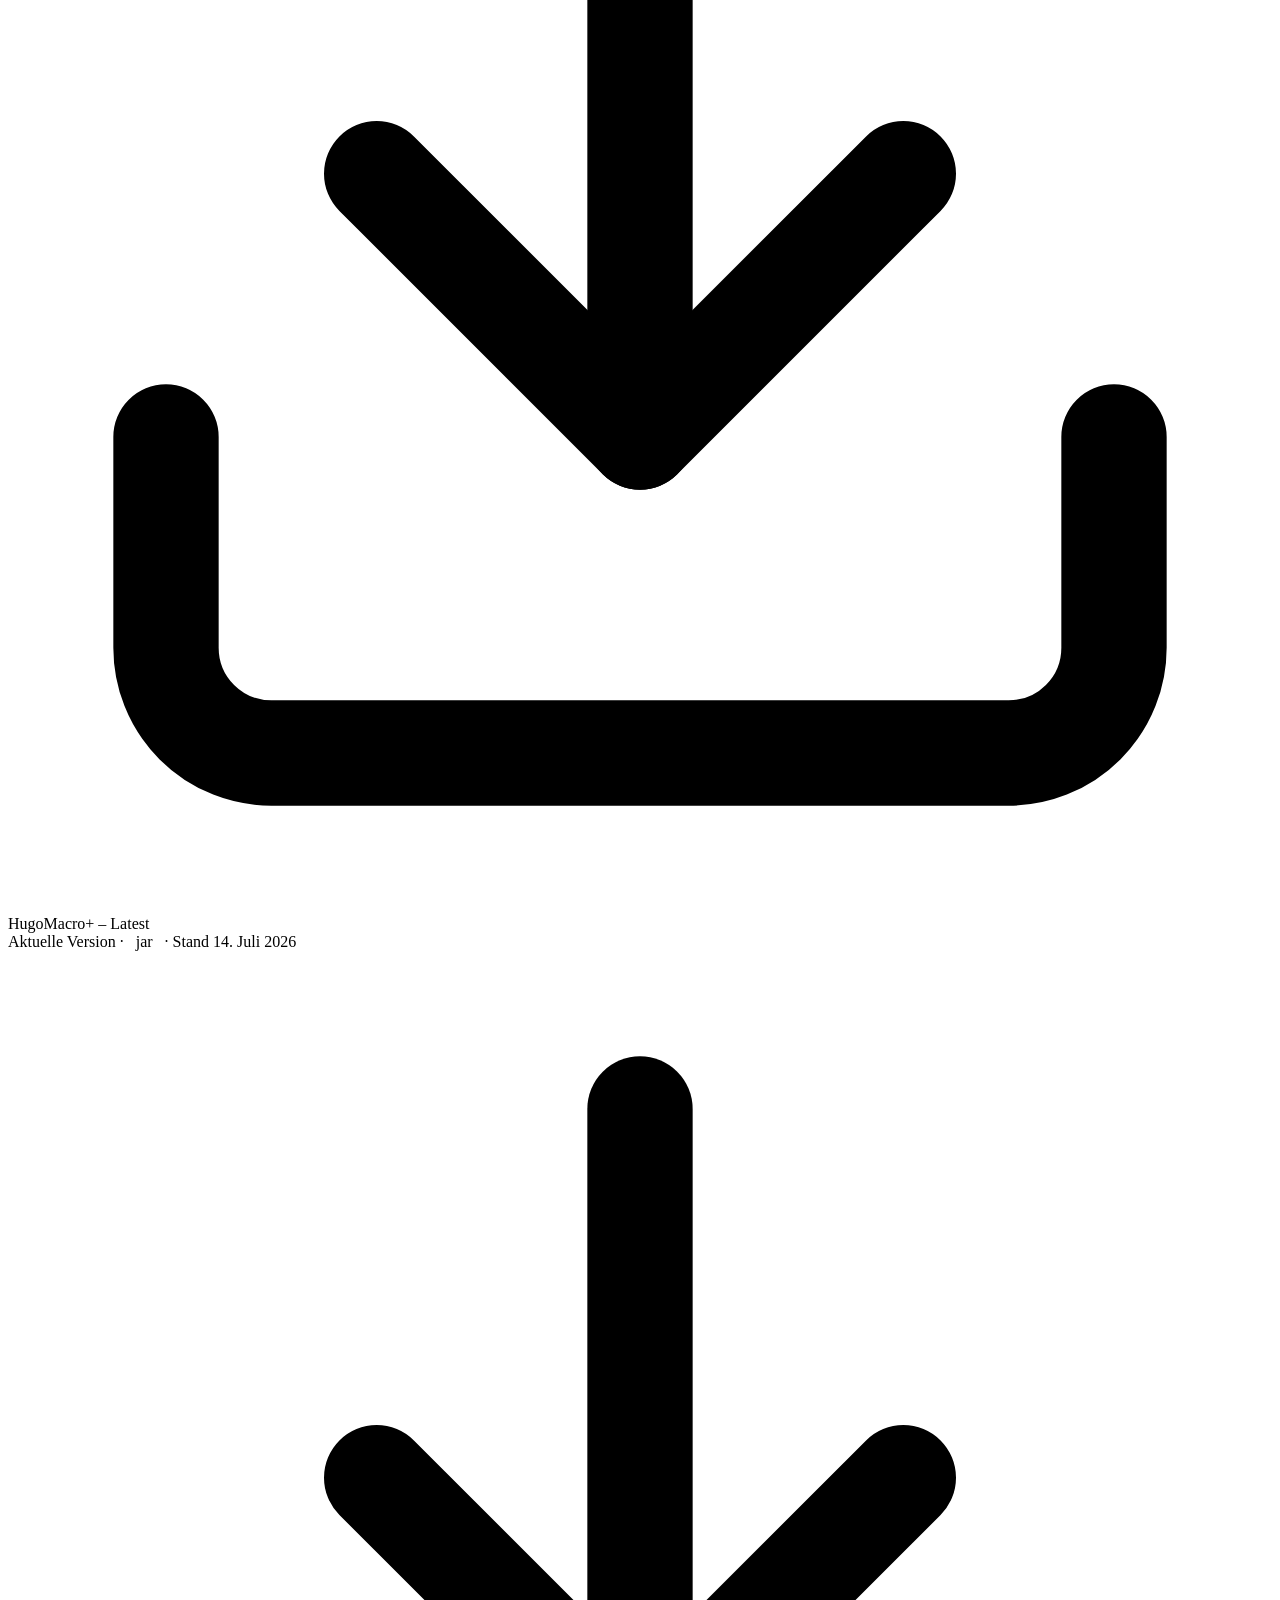
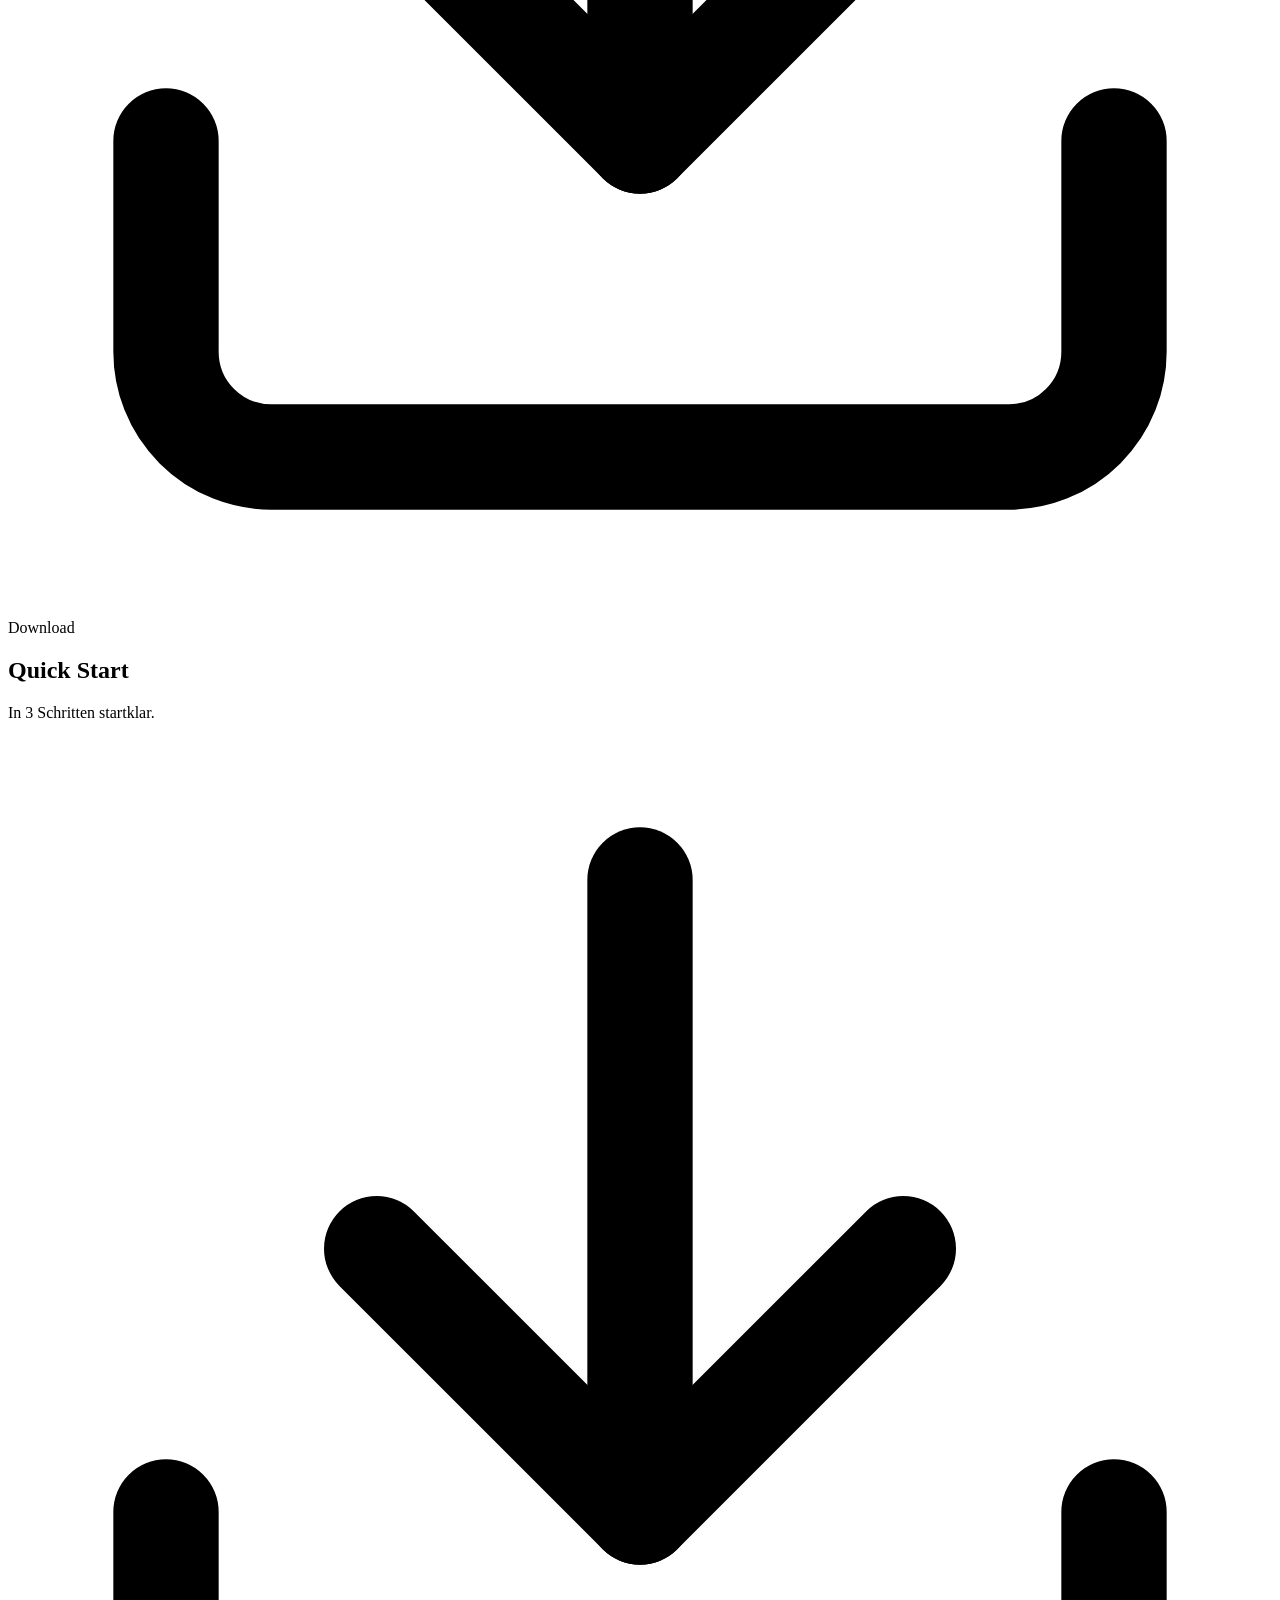
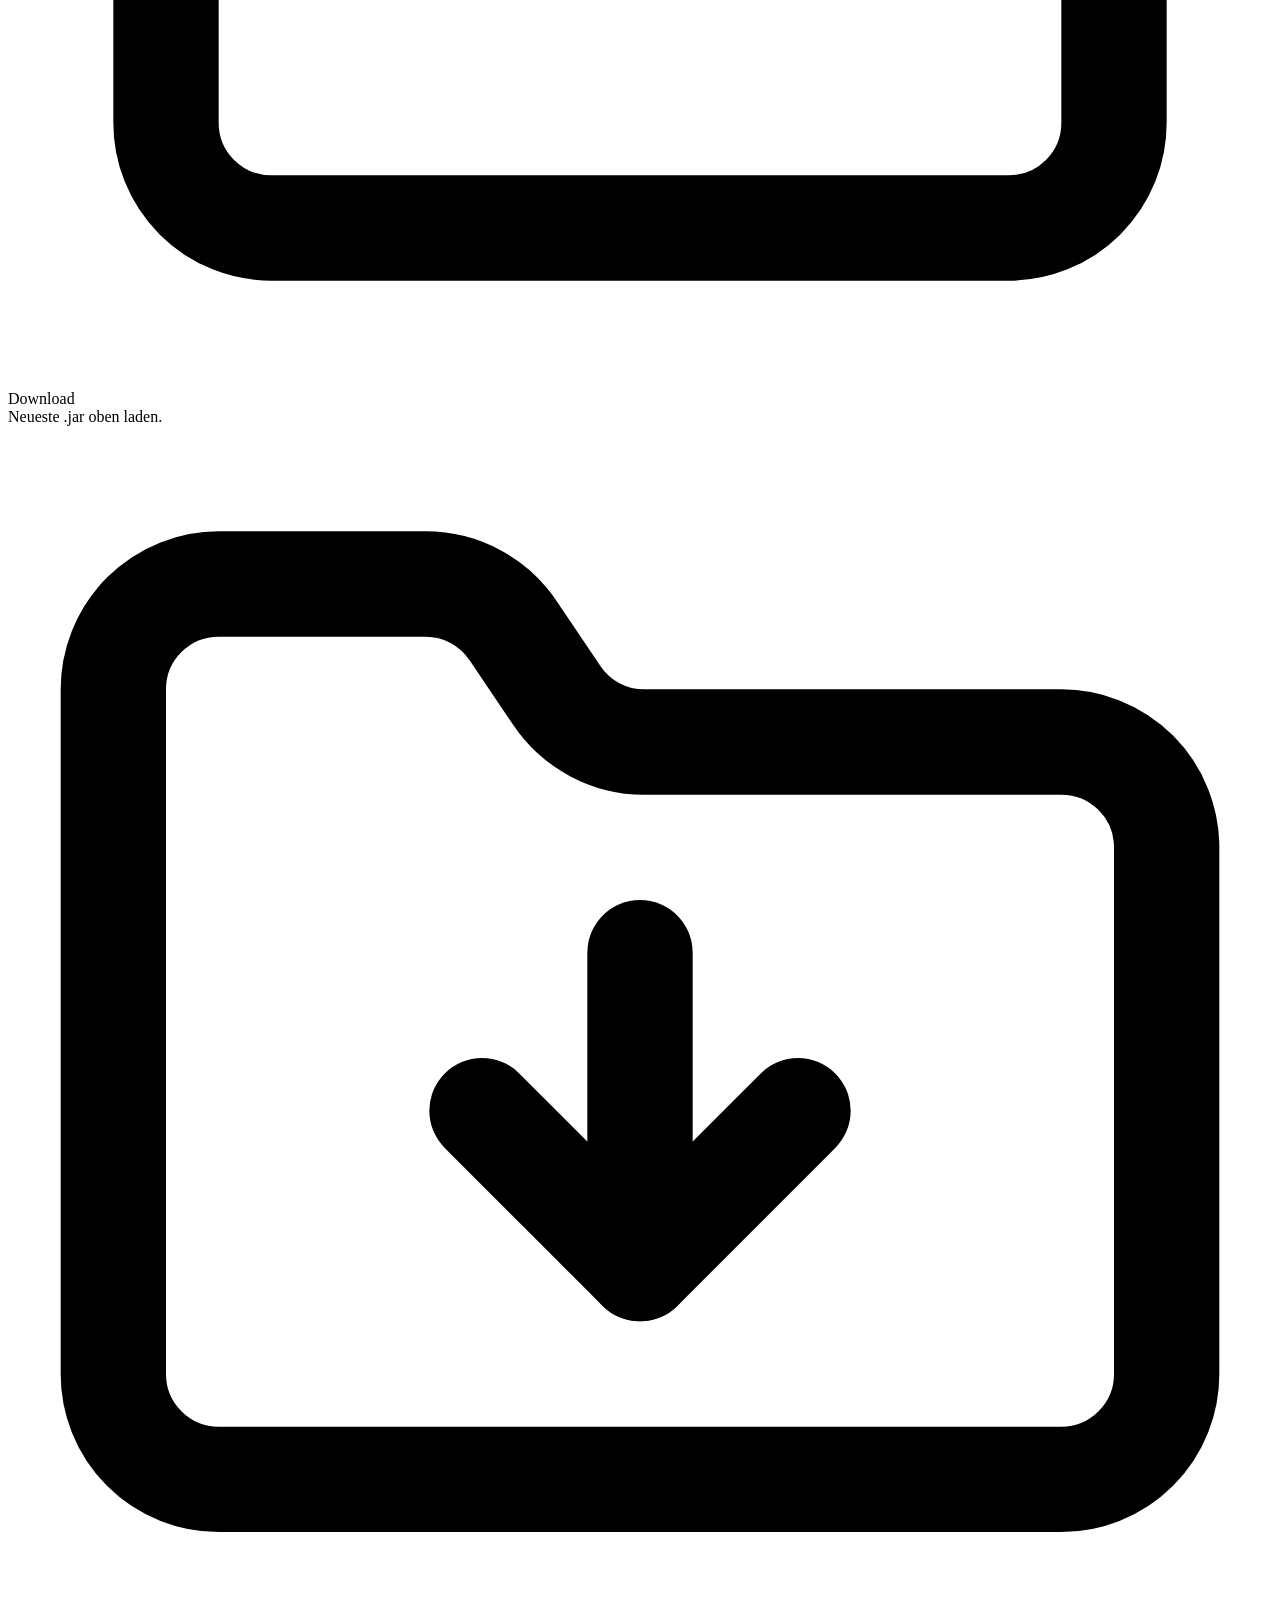
==== commit 34675338: "Create index.html" ====
--- a/index.html
+++ b/index.html
@@ -3,219 +3,336 @@
 <head>
 <meta charset="UTF-8">
 <meta name="viewport" content="width=device-width, initial-scale=1.0">
-<title>HugoMacro – Macros für HugoSmp</title>
-<meta name="description" content="HugoMacro – der Fabric Macro-Mod für HugoSmp. AH-, Sell-, Shop-, RTP-Macros, Ancient Miner, AFK und mehr.">
+<title>HugoMacro – Dashboard</title>
+<link rel="icon" type="image/png" href="logo.png">
 <link rel="preconnect" href="https://fonts.googleapis.com">
-<link href="https://fonts.googleapis.com/css2?family=Inter:wght@400;500;600;800;900&display=swap" rel="stylesheet">
-<style>
-:root{
-  --bg:#0a0c11;--bg2:#0e1118;--card:#141926;--text:#eef2f7;--muted:#8b97ab;
-  --accent:#7c5cff;--accent2:#00d9a3;--gold:#ffcc4d;--border:#212838;
-}
-*{margin:0;padding:0;box-sizing:border-box}
-html{scroll-behavior:smooth}
-body{font-family:'Inter',system-ui,sans-serif;background:var(--bg);color:var(--text);
-  line-height:1.6;overflow-x:hidden}
-a{color:inherit;text-decoration:none}
-.wrap{max-width:1140px;margin:0 auto;padding:0 24px}
-.glow{position:fixed;inset:0;z-index:0;pointer-events:none;
-  background:
-    radial-gradient(700px 500px at 12% 5%, rgba(124,92,255,.20), transparent 60%),
-    radial-gradient(600px 450px at 88% 15%, rgba(0,217,163,.14), transparent 60%);}
-
-/* nav */
-header{position:sticky;top:0;z-index:50;backdrop-filter:blur(12px);
-  background:rgba(10,12,17,.7);border-bottom:1px solid var(--border)}
-.nav{display:flex;justify-content:space-between;align-items:center;padding:16px 0}
-.logo{font-weight:900;font-size:1.3rem;letter-spacing:-.02em;display:flex;align-items:center;gap:9px}
-.logo .dot{width:12px;height:12px;border-radius:50%;
-  background:linear-gradient(120deg,var(--accent),var(--accent2));box-shadow:0 0 14px var(--accent)}
-.logo span{background:linear-gradient(120deg,var(--accent),var(--accent2));
-  -webkit-background-clip:text;background-clip:text;color:transparent}
-nav.links a{color:var(--muted);margin-left:28px;font-weight:600;font-size:.95rem;transition:.2s}
-nav.links a:hover{color:var(--text)}
-.btn{display:inline-block;padding:12px 24px;border-radius:11px;font-weight:700;transition:.2s;
-  cursor:pointer;border:1px solid var(--border);font-size:.95rem}
-.btn-primary{background:linear-gradient(120deg,var(--accent),var(--accent2));color:#0a0c11;border:none}
-.btn-primary:hover{transform:translateY(-2px);box-shadow:0 12px 34px rgba(124,92,255,.4)}
-.btn-ghost:hover{border-color:var(--accent);color:#fff}
-.btn-dc{background:#5865F2;border:none;color:#fff}
-.btn-dc:hover{transform:translateY(-2px);box-shadow:0 12px 30px rgba(88,101,242,.4)}
-
-/* hero */
-.hero{position:relative;z-index:2;text-align:center;padding:110px 0 80px}
-.badge{display:inline-flex;align-items:center;gap:8px;padding:7px 16px;border:1px solid var(--border);
-  border-radius:999px;color:var(--muted);font-size:.85rem;margin-bottom:28px;background:rgba(255,255,255,.02)}
-.badge b{color:var(--accent2)}
-.hero h1{font-size:clamp(2.4rem,7vw,4.6rem);font-weight:900;letter-spacing:-.03em;line-height:1.05;margin-bottom:22px}
-.hero h1 .grad{background:linear-gradient(120deg,var(--accent),var(--accent2));
-  -webkit-background-clip:text;background-clip:text;color:transparent}
-.hero p{color:var(--muted);font-size:1.22rem;max-width:640px;margin:0 auto 40px}
-.btns{display:flex;gap:14px;justify-content:center;flex-wrap:wrap}
-.meta{display:flex;gap:28px;justify-content:center;margin-top:46px;flex-wrap:wrap;color:var(--muted);font-size:.9rem}
-.meta b{color:var(--text)}
-
-/* section */
-section.blk{position:relative;z-index:2;padding:70px 0}
-.h2{font-size:clamp(1.8rem,4vw,2.6rem);font-weight:800;letter-spacing:-.02em;text-align:center;margin-bottom:12px}
-.sub{color:var(--muted);text-align:center;max-width:560px;margin:0 auto 50px}
-
-/* features */
-.grid{display:grid;grid-template-columns:repeat(auto-fit,minmax(250px,1fr));gap:18px}
-.card{background:var(--card);border:1px solid var(--border);border-radius:16px;padding:26px;transition:.25s}
-.card:hover{transform:translateY(-5px);border-color:var(--accent)}
-.card .ico{width:48px;height:48px;border-radius:12px;display:grid;place-items:center;font-size:1.5rem;margin-bottom:16px;
-  background:linear-gradient(120deg,rgba(124,92,255,.22),rgba(0,217,163,.18))}
-.card h3{font-size:1.12rem;margin-bottom:7px}
-.card p{color:var(--muted);font-size:.94rem}
-
-/* steps */
-.steps{display:grid;grid-template-columns:repeat(auto-fit,minmax(230px,1fr));gap:20px;counter-reset:s}
-.step{background:var(--bg2);border:1px solid var(--border);border-radius:16px;padding:28px;position:relative}
-.step::before{counter-increment:s;content:counter(s);position:absolute;top:-16px;left:24px;
-  width:38px;height:38px;border-radius:10px;display:grid;place-items:center;font-weight:900;
-  background:linear-gradient(120deg,var(--accent),var(--accent2));color:#0a0c11}
-.step h3{margin:12px 0 8px;font-size:1.1rem}
-.step p{color:var(--muted);font-size:.94rem}
-
-/* download */
-.dl{background:linear-gradient(135deg,rgba(124,92,255,.13),rgba(0,217,163,.10));
-  border:1px solid var(--border);border-radius:24px;padding:56px 32px;text-align:center}
-.dl h2{font-size:clamp(1.8rem,4vw,2.6rem);font-weight:900;margin-bottom:14px}
-.dl p{color:var(--muted);max-width:520px;margin:0 auto 30px}
-.reqs{display:flex;gap:24px;justify-content:center;flex-wrap:wrap;margin-top:34px;color:var(--muted);font-size:.9rem}
-.reqs span{display:flex;align-items:center;gap:7px}
-.reqs b{color:var(--text)}
-
-/* faq */
-details{background:var(--card);border:1px solid var(--border);border-radius:14px;padding:20px 24px;margin-bottom:12px;cursor:pointer}
-details[open]{border-color:var(--accent)}
-summary{font-weight:600;list-style:none;display:flex;justify-content:space-between;align-items:center}
-summary::-webkit-details-marker{display:none}
-summary::after{content:'+';font-size:1.4rem;color:var(--accent)}
-details[open] summary::after{content:'−'}
-details p{color:var(--muted);margin-top:14px;font-size:.95rem}
-
-footer{position:relative;z-index:2;border-top:1px solid var(--border);padding:34px 0;text-align:center;color:var(--muted);font-size:.9rem}
-footer a{color:var(--accent)}
-.disc{max-width:640px;margin:16px auto 0;font-size:.8rem;color:#5b6577}
-
-@media(max-width:640px){nav.links{display:none}.hero{padding:70px 0 50px}}
-</style>
+<link href="https://fonts.googleapis.com/css2?family=Inter:wght@400;500;600;700;800;900&display=swap" rel="stylesheet">
+<link rel="stylesheet" href="style.css">
 </head>
 <body>
 <div class="glow"></div>
 
 <header>
   <div class="wrap nav">
-    <div class="logo"><span class="dot"></span> Hugo<span>Macro</span></div>
-    <nav class="links">
-      <a href="#features">Features</a>
-      <a href="#start">Anleitung</a>
-      <a href="#faq">FAQ</a>
-      <a href="#download">Download</a>
+    <a class="brand" href="index.html"><img src="logo.png" alt="HugoMacro"> Hugo<span>Macro</span></a>
+    <nav class="navlinks">
+      <a href="index.html#features">Home</a>
+      <a href="index.html#features">Modules</a>
+      <a href="index.html#pricing">Pricing</a>
+      <a href="index.html#faq">FAQ</a>
     </nav>
-    <a href="#download" class="btn btn-primary">Holen</a>
+    <div class="navright">
+      <span class="lang"><svg class="luc" viewBox="0 0 24 24" fill="none" stroke="currentColor" stroke-width="2" stroke-linecap="round" stroke-linejoin="round"><circle cx="12" cy="12" r="10"/><path d="M12 2a14.5 14.5 0 0 0 0 20 14.5 14.5 0 0 0 0-20"/><path d="M2 12h20"/></svg><svg class="luc" viewBox="0 0 24 24" fill="none" stroke="currentColor" stroke-width="2" stroke-linecap="round" stroke-linejoin="round"><path d="m6 9 6 6 6-6"/></svg> DE</span>
+      <a href="dashboard.html" class="btn btn-primary">Dashboard</a>
+    </div>
   </div>
 </header>
 
-<div class="wrap">
-
-  <section class="hero">
-    <span class="badge">⚡ Fabric 1.21.11 · <b>v1.7.0</b></span>
-    <h1>Automatisiere <span class="grad">HugoSmp</span><br>wie ein Profi.</h1>
-    <p>HugoMacro bündelt alle Macros, die du auf HugoSmp brauchst – Auktionshaus,
-       Verkauf, Shop, RTP, Ancient Miner und mehr. Ein Tastendruck, alles läuft.</p>
-    <div class="btns">
-      <a href="https://cdn.discordapp.com/attachments/1440429787603800247/1526414900803539115/hugomacro-1.7.0-opensource.jar?ex=6a56f027&is=6a559ea7&hm=a77eb5a2e3ebd52889e83fcf8f3206560ce5b388a4155e7b1c52b069cc7ed231&" class="btn btn-primary">⬇ Jetzt herunterladen</a>
-      <a href="href="https://discord.gg/WrTEgYGTAn"" class="btn btn-dc">💬 Discord beitreten</a>
+<!-- ============ VERIFY GATE ============ -->
+<div id="gate" class="gate">
+  <div class="box">
+    <img src="logo.png" alt="HugoMacro">
+    <h1>Dashboard-Zugang</h1>
+    <p>Verifiziere dich mit Discord, um auf dein Dashboard, deine Downloads und deinen Key zuzugreifen.</p>
+    <button id="loginBtn" class="btn btn-dc btn-block">
+      <svg width="20" height="15" viewBox="0 0 24 18" fill="currentColor"><path d="M20.3 1.6A19.8 19.8 0 0 0 15.4 0l-.3.5c2.2.6 3.2 1.4 4.3 2.4A18.7 18.7 0 0 0 12 1.9a18.7 18.7 0 0 0-7.4 1c1.1-1 2.1-1.8 4.3-2.4L8.6 0A19.8 19.8 0 0 0 3.7 1.6C.6 6.2-.2 10.7.2 15.1a20 20 0 0 0 6 3l.8-1.1c-.7-.3-1.4-.6-2-1l.5-.4a14.3 14.3 0 0 0 12.2 0l.5.4c-.6.4-1.3.7-2 1l.8 1.1a20 20 0 0 0 6-3c.4-5.2-.8-9.6-3.9-13.5ZM8 12.4c-1.2 0-2.1-1.1-2.1-2.4 0-1.3.9-2.4 2.1-2.4s2.2 1.1 2.1 2.4c0 1.3-.9 2.4-2.1 2.4Zm8 0c-1.2 0-2.1-1.1-2.1-2.4 0-1.3.9-2.4 2.1-2.4s2.2 1.1 2.1 2.4c0 1.3-.9 2.4-2.1 2.4Z"/></svg>
+      Mit Discord verifizieren
+    </button>
+    <p style="margin-top:18px;font-size:.82rem">Noch keinen Key? <a href="index.html#pricing" style="color:var(--accent)">Plan wählen</a></p>
+  </div>
+</div>
+
+<!-- ============ LICENSE GATE ============ -->
+<div id="lic" class="gate hidden">
+  <div class="box">
+    <img src="logo.png" alt="HugoMacro">
+    <h1>Lizenz aktivieren</h1>
+    <p>Gib deinen Lizenz-Key ein, um den Download und das Dashboard freizuschalten.</p>
+    <input id="licInput" class="input" style="margin-bottom:14px" placeholder="XXXX-XXXX-XXXX-XXXX">
+    <button id="licBtn" class="btn btn-primary btn-block">Key aktivieren</button>
+    <p id="licMsg" style="margin-top:14px;font-size:.85rem;min-height:1.2em"></p>
+    <p style="margin-top:10px;font-size:.82rem">Noch keinen Key? <a href="index.html#pricing" style="color:var(--accent)">Plan wählen</a></p>
+  </div>
+</div>
+
+<!-- ============ DASHBOARD ============ -->
+<div id="dash" class="dash-wrap hidden">
+  <!-- sidebar -->
+  <aside class="sidebar">
+    <div class="profile">
+      <div class="av"><img id="avatar" src="logo.png" alt=""></div>
+      <div class="name" id="username">! Apotheker</div>
+      <div class="tier">HugoMacro+</div>
+      <div class="life" id="tier">Lifetime</div>
+      <div class="dev"><span style="display:inline-flex;vertical-align:middle"><svg class="luc" viewBox="0 0 24 24" fill="none" stroke="currentColor" stroke-width="2" stroke-linecap="round" stroke-linejoin="round"><rect width="20" height="14" x="2" y="3" rx="2"/><line x1="8" x2="16" y1="21" y2="21"/><line x1="12" x2="12" y1="17" y2="21"/></svg></span> Geräte <span id="devices">1/2</span></div>
     </div>
-    <div class="meta">
-      <div><b>11+</b> Macros</div>
-      <div><b>Fabric</b> Loader</div>
-      <div><b>1.21.11</b> Minecraft</div>
-      <div><b>Java 21</b></div>
-    </div>
-  </section>
-
-  <section class="blk" id="features">
-    <div class="h2">Alle Features</div>
-    <p class="sub">Jedes Macro ist auf HugoSmp abgestimmt und über eine Taste oder das Dashboard steuerbar.</p>
-    <div class="grid">
-      <div class="card"><div class="ico">🏷️</div><h3>AH-Macro</h3><p>Automatisches Auktionshaus – kaufen und listen ohne manuelles Klicken.</p></div>
-      <div class="card"><div class="ico">📦</div><h3>Order-Macro</h3><p>Bestellungen automatisch abarbeiten und abwickeln.</p></div>
-      <div class="card"><div class="ico">💰</div><h3>Sell-Macro</h3><p>Inventar blitzschnell und automatisch verkaufen.</p></div>
-      <div class="card"><div class="ico">🛒</div><h3>Shop-Buyer</h3><p>Items aus dem Shop automatisch in Massen einkaufen.</p></div>
-      <div class="card"><div class="ico">📮</div><h3>Abhol-Macro</h3><p>Verkäufe & Lieferungen automatisch abholen.</p></div>
-      <div class="card"><div class="ico">⛏️</div><h3>Ancient Miner</h3><p>Highlight & Auto-Mining für Ancient-Blöcke mit Render-Overlay.</p></div>
-      <div class="card"><div class="ico">🌍</div><h3>RTP-Controller</h3><p>Random-Teleport mit Biome-Auswahl und Auto-Reconnect.</p></div>
-      <div class="card"><div class="ico">😴</div><h3>Auto-AFK</h3><p>Bleib automatisch aktiv – kein Kick mehr wegen Inaktivität.</p></div>
-      <div class="card"><div class="ico">🛡️</div><h3>Spawner-Protect</h3><p>Erkennt Bedrohungen an deinen Spawnern und reagiert.</p></div>
-      <div class="card"><div class="ico">📥</div><h3>Spawner-Dropper</h3><p>Spawner automatisch einsammeln und ablegen.</p></div>
-      <div class="card"><div class="ico">🎛️</div><h3>Dashboard-GUI</h3><p>Alle Macros zentral in einer sauberen Oberfläche steuern.</p></div>
-      <div class="card"><div class="ico">⌨️</div><h3>Keybinds</h3><p>Frei belegbare Tasten für jedes einzelne Feature.</p></div>
-    </div>
-  </section>
-
-  <section class="blk" id="start">
-    <div class="h2">In 4 Schritten startklar</div>
-    <p class="sub">Von der Installation bis zum ersten Macro in wenigen Minuten.</p>
-    <div class="steps">
-      <div class="step"><h3>Fabric installieren</h3><p>Fabric Loader für Minecraft 1.21.11 + Fabric API einrichten.</p></div>
-      <div class="step"><h3>Mod einsetzen</h3><p>Die <code>.jar</code> in deinen <code>mods</code>-Ordner legen.</p></div>
-      <div class="step"><h3>Key aktivieren</h3><p>Spiel starten, HugoMacro öffnet den Aktivierungs-Screen. HWID kopieren, Key eingeben.</p></div>
-      <div class="step"><h3>Loslegen</h3><p>Dashboard mit <b>P</b> öffnen oder Macros per Taste starten. Fertig!</p></div>
-    </div>
-  </section>
-
-  <section class="blk">
-    <div class="h2">Sicheres Key-System</div>
-    <p class="sub">Jeder Zugang ist an deinen PC gebunden und läuft automatisch nach Ablauf aus.</p>
-    <div class="grid">
-      <div class="card"><div class="ico">🔐</div><h3>HWID-gebunden</h3><p>Ein Key = ein PC. Wird beim ersten Start automatisch gebunden.</p></div>
-      <div class="card"><div class="ico">⏳</div><h3>Laufzeiten</h3><p>Von 14 Tagen bis Lifetime – die Zeit startet ab der ersten Aktivierung.</p></div>
-      <div class="card"><div class="ico">🛰️</div><h3>Signiert & geprüft</h3><p>Ed25519-Signaturen – Keys lassen sich nicht fälschen.</p></div>
-    </div>
-  </section>
-
-  <section class="blk" id="download">
-    <div class="dl">
-      <h2>HugoMacro herunterladen</h2>
-      <p>Neueste Version für Minecraft 1.21.11 (Fabric). Key über Discord anfragen.</p>
-      <div class="btns">
-        <a href="#" class="btn btn-primary(.jar)</a>
-        <a href="#" class="btn btn-dc">💬 Key im Discord holen</a>
-      </div>
-      <div class="reqs">
-        <span>🎮 Minecraft <b>1.21.11</b></span>
-        <span>🧵 <b>Fabric</b> Loader</span>
-        <span>☕ Java <b>21+</b></span>
-        <span>🔌 <b>Fabric API</b></span>
-      </div>
-    </div>
-  </section>
-
-  <section class="blk" id="faq">
-    <div class="h2">Häufige Fragen</div>
-    <p class="sub">Alles Wichtige rund um Installation und Keys.</p>
-    <div style="max-width:760px;margin:0 auto">
-      <details><summary>Welche Minecraft-Version brauche ich?</summary><p>Minecraft 1.21.11 mit dem Fabric Loader und Fabric API. Java 21 oder neuer ist erforderlich.</p></details>
-      <details><summary>Wie bekomme ich einen Key?</summary><p>Tritt dem Discord bei und fordere einen Key an. Beim ersten Start zeigt dir der Mod deine HWID – die brauchst du nicht selbst herauszufinden, der Key bindet sich automatisch.</p></details>
-      <details><summary>Kann ich den Key auf einem anderen PC nutzen?</summary><p>Nein, jeder Key ist an einen PC gebunden. Bei PC-Wechsel kann die Bindung im Discord zurückgesetzt werden.</p></details>
-      <details><summary>Was passiert, wenn mein Key abläuft?</summary><p>Nach Ablauf der Laufzeit (z. B. 14 Tage) wird der Mod automatisch gesperrt und die Macros lassen sich nicht mehr starten.</p></details>
-      <details><summary>Wie öffne ich das Dashboard?</summary><p>Standardmäßig mit der Taste <b>P</b>. Alle Tasten lassen sich in den Minecraft-Steuerungseinstellungen anpassen.</p></details>
-    </div>
-  </section>
-
+    <nav class="menu">
+      <a class="active" data-tab="downloads"><span class="ic"><svg class="luc" viewBox="0 0 24 24" fill="none" stroke="currentColor" stroke-width="2" stroke-linecap="round" stroke-linejoin="round"><path d="M12 15V3"/><path d="M21 15v4a2 2 0 0 1-2 2H5a2 2 0 0 1-2-2v-4"/><path d="m7 10 5 5 5-5"/></svg></span> Downloads</a>
+      <a data-tab="utilities"><span class="ic"><svg class="luc" viewBox="0 0 24 24" fill="none" stroke="currentColor" stroke-width="2" stroke-linecap="round" stroke-linejoin="round"><path d="M14.7 6.3a1 1 0 0 0 0 1.4l1.6 1.6a1 1 0 0 0 1.4 0l3.106-3.105c.32-.322.863-.22.983.218a6 6 0 0 1-8.259 7.057l-7.91 7.91a1 1 0 0 1-2.999-3l7.91-7.91a6 6 0 0 1 7.057-8.259c.438.12.54.662.219.984z"/></svg></span> Utilities</a>
+      <a data-tab="faq"><span class="ic"><svg class="luc" viewBox="0 0 24 24" fill="none" stroke="currentColor" stroke-width="2" stroke-linecap="round" stroke-linejoin="round"><circle cx="12" cy="12" r="10"/><path d="M9.09 9a3 3 0 0 1 5.83 1c0 2-3 3-3 3"/><path d="M12 17h.01"/></svg></span> FAQ</a>
+      <a data-tab="updates"><span class="ic"><svg class="luc" viewBox="0 0 24 24" fill="none" stroke="currentColor" stroke-width="2" stroke-linecap="round" stroke-linejoin="round"><path d="M3 12a9 9 0 0 1 9-9 9.75 9.75 0 0 1 6.74 2.74L21 8"/><path d="M21 3v5h-5"/><path d="M21 12a9 9 0 0 1-9 9 9.75 9.75 0 0 1-6.74-2.74L3 16"/><path d="M8 16H3v5"/></svg></span> Updates</a>
+      <a data-tab="redeem"><span class="ic"><svg class="luc" viewBox="0 0 24 24" fill="none" stroke="currentColor" stroke-width="2" stroke-linecap="round" stroke-linejoin="round"><path d="m15.5 7.5 2.3 2.3a1 1 0 0 0 1.4 0l2.1-2.1a1 1 0 0 0 0-1.4L19 4"/><path d="m21 2-9.6 9.6"/><circle cx="7.5" cy="15.5" r="5.5"/></svg></span> Redeem Key</a>
+      <div class="divider"></div>
+      <a id="logout"><span class="ic"><svg class="luc" viewBox="0 0 24 24" fill="none" stroke="currentColor" stroke-width="2" stroke-linecap="round" stroke-linejoin="round"><path d="m16 17 5-5-5-5"/><path d="M21 12H9"/><path d="M9 21H5a2 2 0 0 1-2-2V5a2 2 0 0 1 2-2h4"/></svg></span> Log out</a>
+    </nav>
+  </aside>
+
+  <!-- content -->
+  <main class="content">
+    <!-- DOWNLOADS -->
+    <section data-panel="downloads">
+      <div class="panel">
+        <div class="row" style="margin-bottom:0">
+          <div class="left">
+            <div class="rico"><svg class="luc" viewBox="0 0 24 24" fill="none" stroke="currentColor" stroke-width="2" stroke-linecap="round" stroke-linejoin="round"><path d="M12 15V3"/><path d="M21 15v4a2 2 0 0 1-2 2H5a2 2 0 0 1-2-2v-4"/><path d="m7 10 5 5 5-5"/></svg></div>
+            <div>
+              <div class="rt">HugoMacro+ – Latest</div>
+              <div class="rs">Aktuelle Version · <span class="pill" style="padding:2px 8px">jar</span> · Stand <span id="upd">14. Juli 2026</span></div>
+            </div>
+          </div>
+          <a id="dlBtn" class="btn btn-primary"><svg class="luc" viewBox="0 0 24 24" fill="none" stroke="currentColor" stroke-width="2" stroke-linecap="round" stroke-linejoin="round"><path d="M12 15V3"/><path d="M21 15v4a2 2 0 0 1-2 2H5a2 2 0 0 1-2-2v-4"/><path d="m7 10 5 5 5-5"/></svg> Download</a>
+        </div>
+      </div>
+      <div class="panel">
+        <h2>Quick Start</h2>
+        <div class="desc">In 3 Schritten startklar.</div>
+        <div class="qs">
+          <div class="lc"><div class="li"><svg class="luc" viewBox="0 0 24 24" fill="none" stroke="currentColor" stroke-width="2" stroke-linecap="round" stroke-linejoin="round"><path d="M12 15V3"/><path d="M21 15v4a2 2 0 0 1-2 2H5a2 2 0 0 1-2-2v-4"/><path d="m7 10 5 5 5-5"/></svg></div><div class="ln">Download</div><div class="lst">Neueste .jar oben laden.</div></div>
+          <div class="lc"><div class="li"><svg class="luc" viewBox="0 0 24 24" fill="none" stroke="currentColor" stroke-width="2" stroke-linecap="round" stroke-linejoin="round"><path d="M20 20a2 2 0 0 0 2-2V8a2 2 0 0 0-2-2h-7.9a2 2 0 0 1-1.69-.9L9.6 3.9A2 2 0 0 0 7.93 3H4a2 2 0 0 0-2 2v13a2 2 0 0 0 2 2Z"/><path d="M12 10v6"/><path d="m15 13-3 3-3-3"/></svg></div><div class="ln">Install</div><div class="lst">In deinen 1.21.11 mods-Ordner.</div></div>
+          <div class="lc"><div class="li"><svg class="luc" viewBox="0 0 24 24" fill="none" stroke="currentColor" stroke-width="2" stroke-linecap="round" stroke-linejoin="round"><line x1="6" x2="10" y1="11" y2="11"/><line x1="8" x2="8" y1="9" y2="13"/><line x1="15" x2="15.01" y1="12" y2="12"/><line x1="18" x2="18.01" y1="10" y2="10"/><path d="M17.32 5H6.68a4 4 0 0 0-3.978 3.59c-.006.052-.01.101-.017.152C2.604 9.416 2 14.456 2 16a3 3 0 0 0 3 3c1 0 1.5-.5 2-1l1.414-1.414A2 2 0 0 1 9.828 16h4.344a2 2 0 0 1 1.414.586L17 18c.5.5 1 1 2 1a3 3 0 0 0 3-3c0-1.545-.604-6.584-.685-7.258-.007-.05-.011-.1-.017-.151A4 4 0 0 0 17.32 5z"/></svg></div><div class="ln">Play</div><div class="lst">Starten & Taste P drücken.</div></div>
+        </div>
+      </div>
+      <div class="panel">
+        <h2>Kompatible Launcher</h2>
+        <div class="desc">Läuft auf allen Fabric-Launchern.</div>
+        <div class="launchers">
+          <div class="lc"><img class="launcher-logo" src="assets/minecraft.svg" alt="Minecraft"><div class="ln">Minecraft Launcher</div><div class="lst">Official</div></div>
+          <div class="lc"><img class="launcher-logo" src="assets/modrinth.svg" alt="Modrinth"><div class="ln">Modrinth App</div><div class="lst">Compatible</div></div>
+          <div class="lc"><img class="launcher-logo" src="assets/feather.png" alt="Feather"><div class="ln">Feather Client</div><div class="lst">Compatible</div></div>
+          <div class="lc"><img class="launcher-logo" src="assets/prism.svg" alt="Prism"><div class="ln">Prism Launcher</div><div class="lst">Compatible</div></div>
+        </div>
+        <p class="lst" style="margin-top:14px;font-style:italic">Andere Fabric-Launcher funktionieren evtl. auch – der Rest liegt bei dir.</p>
+      </div>
+      <div class="panel">
+        <h2>System Requirements</h2>
+        <div class="sysreq" style="margin-top:14px">
+          <div><div class="lbl">Version</div><div class="val">1.21.11</div></div>
+          <div><div class="lbl">Mod Loader</div><div class="val">Fabric</div></div>
+          <div><div class="lbl">Required</div><div class="val">Fabric API</div></div>
+          <div><div class="lbl">Java</div><div class="val">21+</div></div>
+        </div>
+      </div>
+    </section>
+
+    <!-- UTILITIES -->
+    <section data-panel="utilities" class="hidden">
+      <div class="panel">
+        <h2>🖥️ Device Slots</h2>
+        <div class="desc">Maximal 2 Geräte pro Account. Slots sind nur für deinen eigenen Gebrauch – bei Missbrauch wird die Lizenz widerrufen.</div>
+        <div class="row" style="margin-bottom:0">
+          <div class="left"><div class="rico"><svg class="luc" viewBox="0 0 24 24" fill="none" stroke="currentColor" stroke-width="2" stroke-linecap="round" stroke-linejoin="round"><rect width="20" height="14" x="2" y="3" rx="2"/><line x1="8" x2="16" y1="21" y2="21"/><line x1="12" x2="12" y1="17" y2="21"/></svg></div><div><div class="rt">Device Slots</div><div class="rs">1/2 in use</div></div></div>
+          <span class="pill">At max</span>
+        </div>
+      </div>
+      <div class="panel">
+        <h2>🔄 HWID Reset</h2>
+        <div class="desc">2 Resets pro Monat.</div>
+        <div class="row" style="margin-bottom:0">
+          <div class="left"><div class="rico">🔄</div><div><div class="rt">HWID Reset</div><div class="rs">Setzt die Geräte-Bindung zurück</div></div></div>
+          <button class="btn btn-primary" id="hwidResetBtn">🔄 Reset HWID</button>
+        </div>
+      </div>
+      <div class="panel">
+        <h2>🗑️ Config Reset</h2>
+        <div class="desc">Setzt alle Konfigurationen auf Standard zurück.</div>
+        <div class="row" style="margin-bottom:0">
+          <div class="left"><div class="rico red"><svg class="luc" viewBox="0 0 24 24" fill="none" stroke="currentColor" stroke-width="2" stroke-linecap="round" stroke-linejoin="round"><path d="M3 6h18"/><path d="M19 6v14a2 2 0 0 1-2 2H7a2 2 0 0 1-2-2V6m3 0V4a2 2 0 0 1 2-2h4a2 2 0 0 1 2 2v2"/><line x1="10" x2="10" y1="11" y2="17"/><line x1="14" x2="14" y1="11" y2="17"/></svg></div><div><div class="rt">Config Reset</div><div class="rs">Zurück auf Werkseinstellung</div></div></div>
+          <button class="btn btn-ghost" id="cfgResetBtn">🗑️ Reset Config</button>
+        </div>
+      </div>
+      <div class="panel">
+        <h2><span style="display:inline-flex;vertical-align:middle;margin-right:8px"><svg class="luc" viewBox="0 0 24 24" fill="none" stroke="currentColor" stroke-width="2" stroke-linecap="round" stroke-linejoin="round"><path d="M14 2H6a2 2 0 0 0-2 2v16a2 2 0 0 0 2 2h12a2 2 0 0 0 2-2V8z"/><path d="M14 2v6h6"/><path d="M16 13H8"/><path d="M16 17H8"/><path d="M10 9H8"/></svg></span>Crash Log Analyzer</h2>
+        <div class="desc">Füge deinen Crash-Log ein, um häufige Probleme zu erkennen.</div>
+        <textarea class="input" rows="5" placeholder="Füge deine latest.log oder deinen Crash-Report hier ein..."></textarea>
+        <button class="btn btn-primary" style="margin-top:12px" onclick="alert('Analyse gestartet.')">🔍 Analysieren</button>
+      </div>
+    </section>
+
+    <!-- FAQ -->
+    <section data-panel="faq" class="hidden">
+      <div class="panel">
+        <h2>❓ Häufige Fragen</h2>
+        <div class="desc">Alles Wichtige rund um HugoMacro.</div>
+        <details><summary>Wie installiere ich HugoMacro?</summary><p>Fabric Loader 1.21.11 + Fabric API installieren, .jar in den mods-Ordner legen, Spiel starten, Key eingeben.</p></details>
+        <details><summary>Welche Minecraft-Version wird unterstützt?</summary><p>Minecraft 1.21.11 (Fabric), Java 21+.</p></details>
+        <details><summary>Wie öffne ich das Dashboard im Spiel?</summary><p>Mit der Taste P. Anpassbar in den Minecraft-Steuerungen.</p></details>
+        <details><summary>Kann ich auf mehreren Geräten nutzen?</summary><p>Je nach Plan 1–2 Geräte. HWID wird automatisch beim Start gebunden.</p></details>
+        <details><summary>Mein Key funktioniert nicht – was tun?</summary><p>Öffne ein Ticket im Discord, wir helfen dir weiter.</p></details>
+        <details><summary>Bekomme ich Updates?</summary><p>Ja, alle Updates sind je nach Plan inklusive.</p></details>
+      </div>
+    </section>
+
+    <!-- UPDATES -->
+    <section data-panel="updates" class="hidden">
+      <div class="panel">
+        <h2>🔄 Changelog</h2>
+        <div class="desc">Was ist neu in HugoMacro.</div>
+        <div class="row" style="flex-direction:column;align-items:flex-start">
+          <div style="display:flex;justify-content:space-between;width:100%">
+            <div class="rt">v1.7.0</div><div class="rs">14. Juli 2026</div>
+          </div>
+          <div style="color:var(--accent);font-size:.9rem;margin-top:10px;line-height:1.9">
+            + Neues Dashboard mit Discord-Login<br>
+            + Sicheres Key-System (HWID-gebunden)<br>
+            # Verbesserte Ancient-Miner-Erkennung<br>
+            # Shop-Buyer optimiert<br>
+            # Bugfixes bei Auto-Sell
+          </div>
+        </div>
+      </div>
+    </section>
+
+    <!-- REDEEM -->
+    <section data-panel="redeem" class="hidden">
+      <div class="panel">
+        <svg class="luc" viewBox="0 0 24 24" fill="none" stroke="currentColor" stroke-width="2" stroke-linecap="round" stroke-linejoin="round"><path d="m15.5 7.5 2.3 2.3a1 1 0 0 0 1.4 0l2.1-2.1a1 1 0 0 0 0-1.4L19 4"/><path d="m21 2-9.6 9.6"/><circle cx="7.5" cy="15.5" r="5.5"/></svg></span>Redeem a License Key</h2>
+        <div class="desc">Aktiviere einen neuen Key.</div>
+        <div style="display:flex;gap:12px;flex-wrap:wrap">
+          <input class="input" style="flex:1;min-width:200px" placeholder="XXXX-XXXX-XXXX-XXXX" id="keyInput">
+          <button class="btn btn-primary" onclick="alert('Key wird eingelöst: '+(document.getElementById('keyInput').value||'—'))">Redeem</button>
+        </div>
+      </div>
+    </section>
+  </main>
 </div>
 
-<footer>
-  <div class="wrap">
-    © 2026 HugoMacro · Fabric Mod für HugoSmp · <a href="#">Discord</a> · <a href="#download">Download</a>
-    <div class="disc">HugoMacro ist ein privates Projekt und steht in keiner Verbindung zu Mojang oder Microsoft.
-    Nutzung auf eigene Verantwortung und nur im Rahmen der jeweiligen Serverregeln.</div>
-  </div>
-</footer>
-
+<script src="config.js"></script>
+<script>
+// ---- Gate elements ----
+const gate=document.getElementById('gate');
+const licGate=document.getElementById('lic');
+const dash=document.getElementById('dash');
+let pendingUser=null;
+function showLicenseGate(user){ pendingUser=user||null; gate.classList.add('hidden'); licGate.classList.remove('hidden'); }
+function unlockDash(user){
+  licGate.classList.add('hidden'); dash.classList.remove('hidden');
+  if(user && user.name){ document.getElementById('username').textContent = user.name; }
+  if(user && user.avatar){ document.getElementById('avatar').src = user.avatar; }
+  document.getElementById('upd').textContent = window.HUGO_CONFIG.lastUpdated;
+  const dl=document.getElementById('dlBtn'); dl.href=window.HUGO_CONFIG.downloadURL; dl.target="_blank";
+  if(!window.HUGO_CONFIG.downloadURL || window.HUGO_CONFIG.downloadURL==="#"){ dl.textContent="⬇️ Download (Link folgt)"; dl.classList.add("btn-ghost"); dl.removeAttribute("href"); }
+}
+function genHwid(){ let h=""; const c="abcdef0123456789"; for(let i=0;i<32;i++) h+=c[Math.floor(Math.random()*16)]; return h; }
+function verifyKey(key){
+  const url=window.HUGO_CONFIG.licenseServer.replace(/\/$/,"")+"/verify";
+  return fetch(url,{method:"POST",headers:{"Content-Type":"application/json"},body:JSON.stringify({key:key,hwid:genHwid()})})
+    .then(r=>r.json().catch(()=>({status:"ERROR"}))).then(j=>({status:j.status||"ERROR",raw:j}));
+}
+// Nach Discord-OAuth-Redirect: Access-Token aus URL-Hash auslesen + User holen
+(function(){
+  const hash=window.location.hash;
+  if(hash.includes('access_token=')){
+    const tok=hash.match(/access_token=([^&]+)/)[1];
+    fetch('https://discord.com/api/users/@me',{headers:{Authorization:'Bearer '+tok}})
+      .then(r=>r.json()).then(u=>{
+        const avatar=u.avatar?('https://cdn.discordapp.com/avatars/'+u.id+'/'+u.avatar+'.png'):'logo.png';
+        const user={name:u.username, avatar:avatar, discord_id:String(u.id)};
+        localStorage.setItem('hugo_verified','1');
+        localStorage.setItem('hugo_user',JSON.stringify(user));
+        window.history.replaceState(null,'',window.location.pathname);
+        showLicenseGate(user);
+      }).catch(()=>showLicenseGate(null));
+  }
+})();
+
+// already verified this session?
+if(localStorage.getItem('hugo_verified')==='1'){
+  showLicenseGate(JSON.parse(localStorage.getItem('hugo_user')||'null'));
+}
+document.getElementById('loginBtn').addEventListener('click',()=>{
+  const url=window.HUGO_CONFIG.discordOAuthURL;
+  // Echte OAuth2-URL gesetzt? -> Browser an Discord leiten (token kommt im Redirect zurueck)
+  if(url && url.includes('discord.com/oauth2')){ window.location.href=url; return; }
+  // Demo-Modus: simuliert einen Discord-Login (avatar + name wie im Screenshot)
+  const demoUser={name:'! Apotheker', avatar:'logo.png', discord_id:'123456789'};
+  localStorage.setItem('hugo_verified','1');
+  localStorage.setItem('hugo_user',JSON.stringify(demoUser));
+  showLicenseGate(demoUser);
+});
+document.getElementById('logout')?.addEventListener('click',()=>{
+  localStorage.removeItem('hugo_verified');localStorage.removeItem('hugo_user');
+  location.reload();
+});
+
+// ---- HWID Reset (server) ----
+document.getElementById('hwidResetBtn').addEventListener('click',function(){
+  var key=localStorage.getItem('hugo_key')||'';
+  if(!key){ alert('Kein Key aktiv. Bitte zuerst Key eingeben.'); return; }
+  if(!confirm('HWID wirklich zuruecksetzen? Danach musst du den Key an einem neuen Gerat erneut aktivieren.')) return;
+  fetch(window.HUGO_CONFIG.licenseServer.replace(/\/$/,'')+'/reset-hwid',{method:'POST',headers:{'Content-Type':'application/json'},body:JSON.stringify({key:key})})
+    .then(function(r){return r.json();}).then(function(j){
+      if(j.status==='OK'){ alert('HWID zurueckgesetzt. Aktiviere den Key beim naechsten Start erneut.'); }
+      else { alert('Reset fehlgeschlagen: '+(j.detail||j.error||'unbekannt')); }
+    }).catch(function(){ alert('Server nicht erreichbar.'); });
+});
+
+// ---- Config Reset (lokales Flag fuer den Mod) ----
+document.getElementById('cfgResetBtn').addEventListener('click',function(){
+  if(!confirm('Alle HugoMacro-Configs zuruecksetzen? Beim naechsten Spielstart werden Standardwerte geladen.')) return;
+  // Mod (HugoMacro) loescht beim Start alle .ahm.* Configs, wenn die Datei .ahm.reset
+  // im config-Ordner liegt. Anleitung fuer den User:
+  alert('Config-Reset:\n\n1. Schliesse Minecraft.\n2. Lege eine leere Datei namens ".ahm.reset" in deinen .minecraft/config Ordner.\n3. Starte Minecraft neu - HugoMacro loescht alle Configs und laedt Standardwerte.\n\n(Alternativ: im Spiel Dashboard oeffnen und "Config Reset" nutzen, falls verfuegbar.)');
+});
+
+// ---- License key activation ----
+document.getElementById('licBtn').addEventListener('click',function(){
+  var key=document.getElementById('licInput').value.trim();
+  var msg=document.getElementById('licMsg');
+  if(!key){ msg.style.color="var(--muted)"; msg.textContent="Bitte Key eingeben."; return; }
+  msg.style.color="var(--muted)"; msg.textContent="Prüfe Key...";
+  verifyKey(key).then(function(res){
+    if(res.status==="OK"||res.status==="LIFETIME"||res.status==="ACTIVE"){
+      msg.style.color="var(--good)"; msg.textContent="Key gültig! Dashboard wird freigeschaltet...";
+      localStorage.setItem('hugo_key',key);
+      var did=(pendingUser&&pendingUser.discord_id)||'';
+      try{localStorage.setItem('hugo_discord',did);}catch(e){}
+      // Rolle ueber Bot-Endpoint vergeben
+      if(did){
+        fetch(window.HUGO_CONFIG.grantRole.replace(/\/$/,'')+'/grant-role',{method:'POST',headers:{'Content-Type':'application/json'},body:JSON.stringify({key:key,discord_id:did})})
+          .then(function(r){return r.json();}).then(function(j){
+            if(j.status==='OK'){ console.log('HugoMacro+ Rolle vergeben'); }
+          }).catch(function(){});
+      }
+      setTimeout(function(){ unlockDash(pendingUser||null); },700);
+    } else if(res.status==="EXPIRED"){ msg.style.color="var(--accent2)"; msg.textContent="Key abgelaufen.";
+    } else if(res.status==="REVOKED"){ msg.style.color="var(--accent2)"; msg.textContent="Key widerrufen.";
+    } else if(res.status==="BAD_FORMAT"){ msg.style.color="var(--accent2)"; msg.textContent="Ungültiges Key-Format.";
+    } else { msg.style.color="var(--accent2)"; msg.textContent="Key ungültig oder Server nicht erreichbar."; }
+  }).catch(function(){ msg.style.color="var(--accent2)"; msg.textContent="Server nicht erreichbar."; });
+});
+if(localStorage.getItem('hugo_key')){ licGate.classList.add('hidden'); }
+
+
+// reveal on scroll (Krypton style)
+const io=new IntersectionObserver((es)=>{es.forEach(e=>{if(e.isIntersecting){e.target.classList.add('in');io.unobserve(e.target);}})},{threshold:.12});
+document.querySelectorAll('.reveal').forEach(el=>io.observe(el));
+// mark panels for fade
+['downloads','utilities','faq','updates','redeem'].forEach(t=>{
+  const p=document.querySelector('[data-panel="'+t+'"]');
+  if(p) p.style.animation='fadeIn .4s ease';
+});
+
+// sidebar tabs
+document.querySelectorAll('.menu a[data-tab]').forEach(a=>{
+  a.addEventListener('click',()=>{
+    document.querySelectorAll('.menu a[data-tab]').forEach(x=>x.classList.remove('active'));
+    a.classList.add('active');
+    const tab=a.dataset.tab;
+    document.querySelectorAll('[data-panel]').forEach(p=>{
+      p.classList.toggle('hidden',p.dataset.panel!==tab);
+    });
+  });
+});
+</script>
 </body>
 </html>
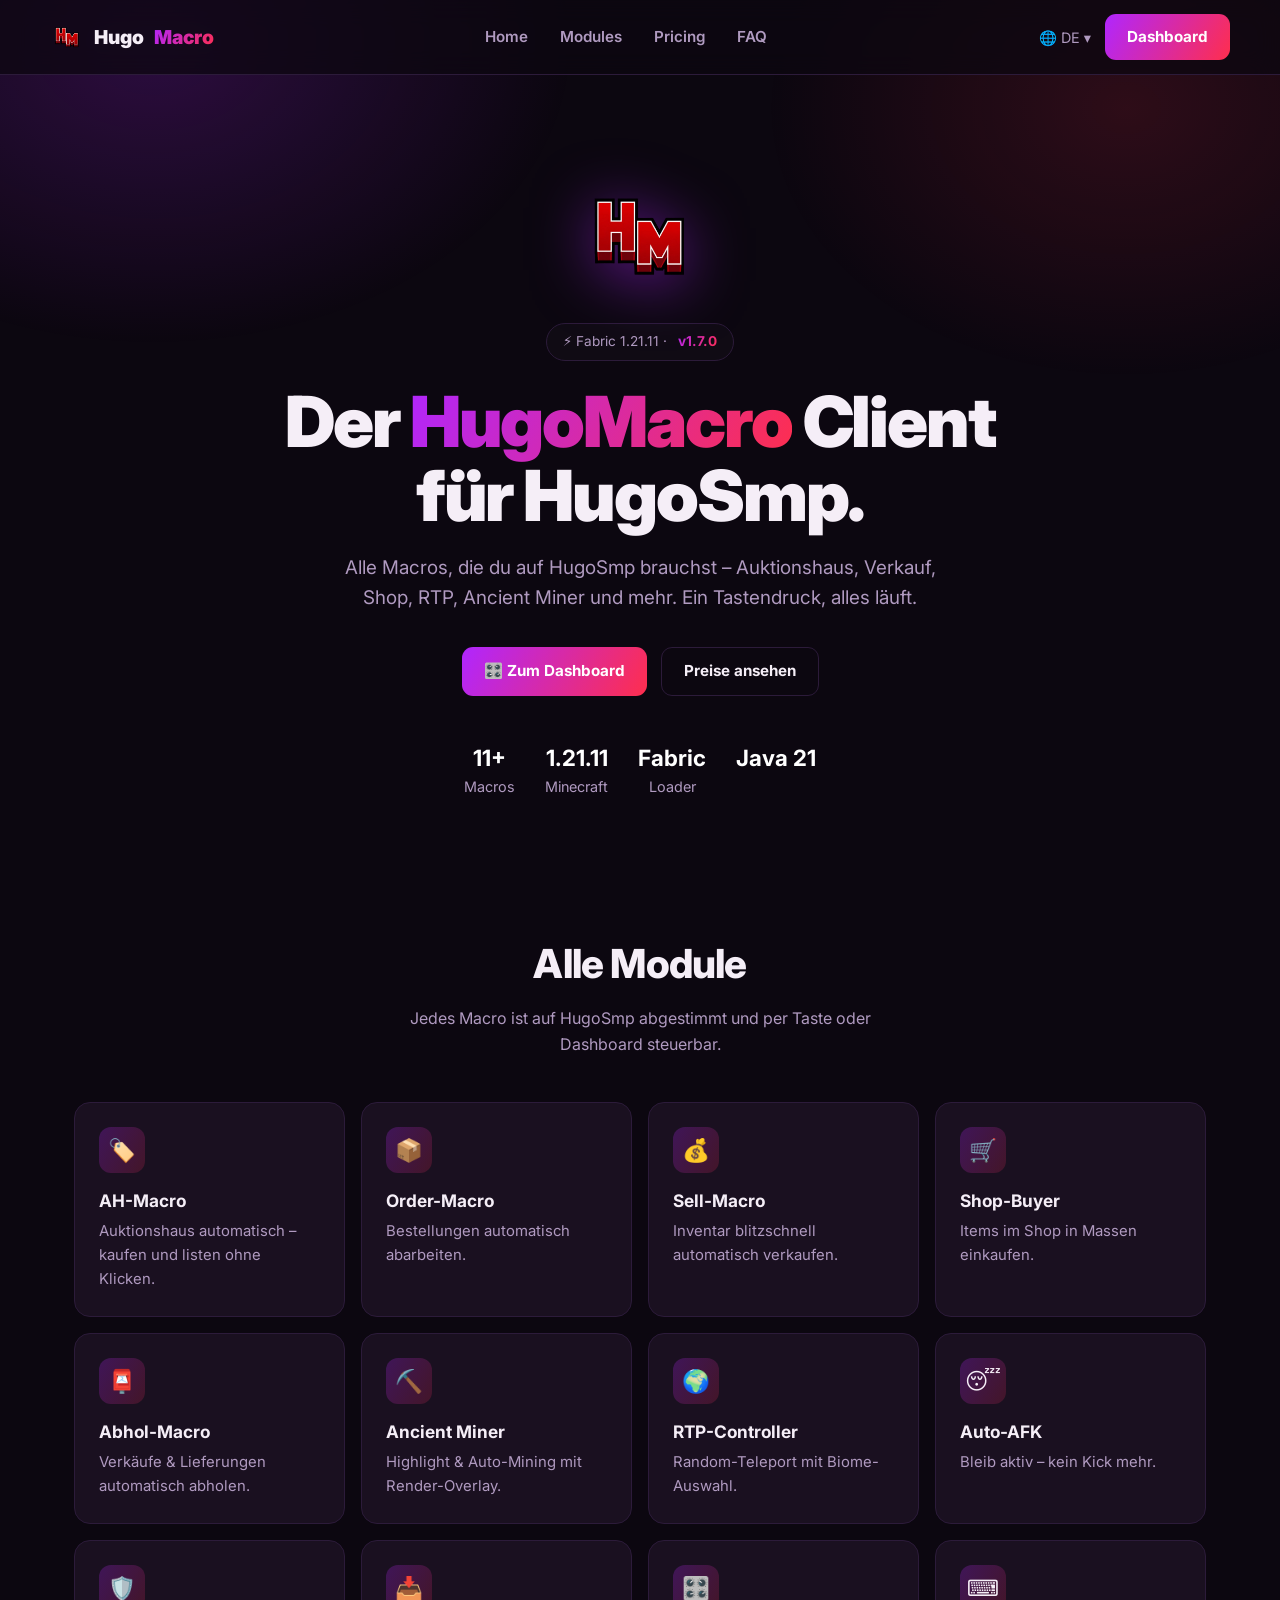
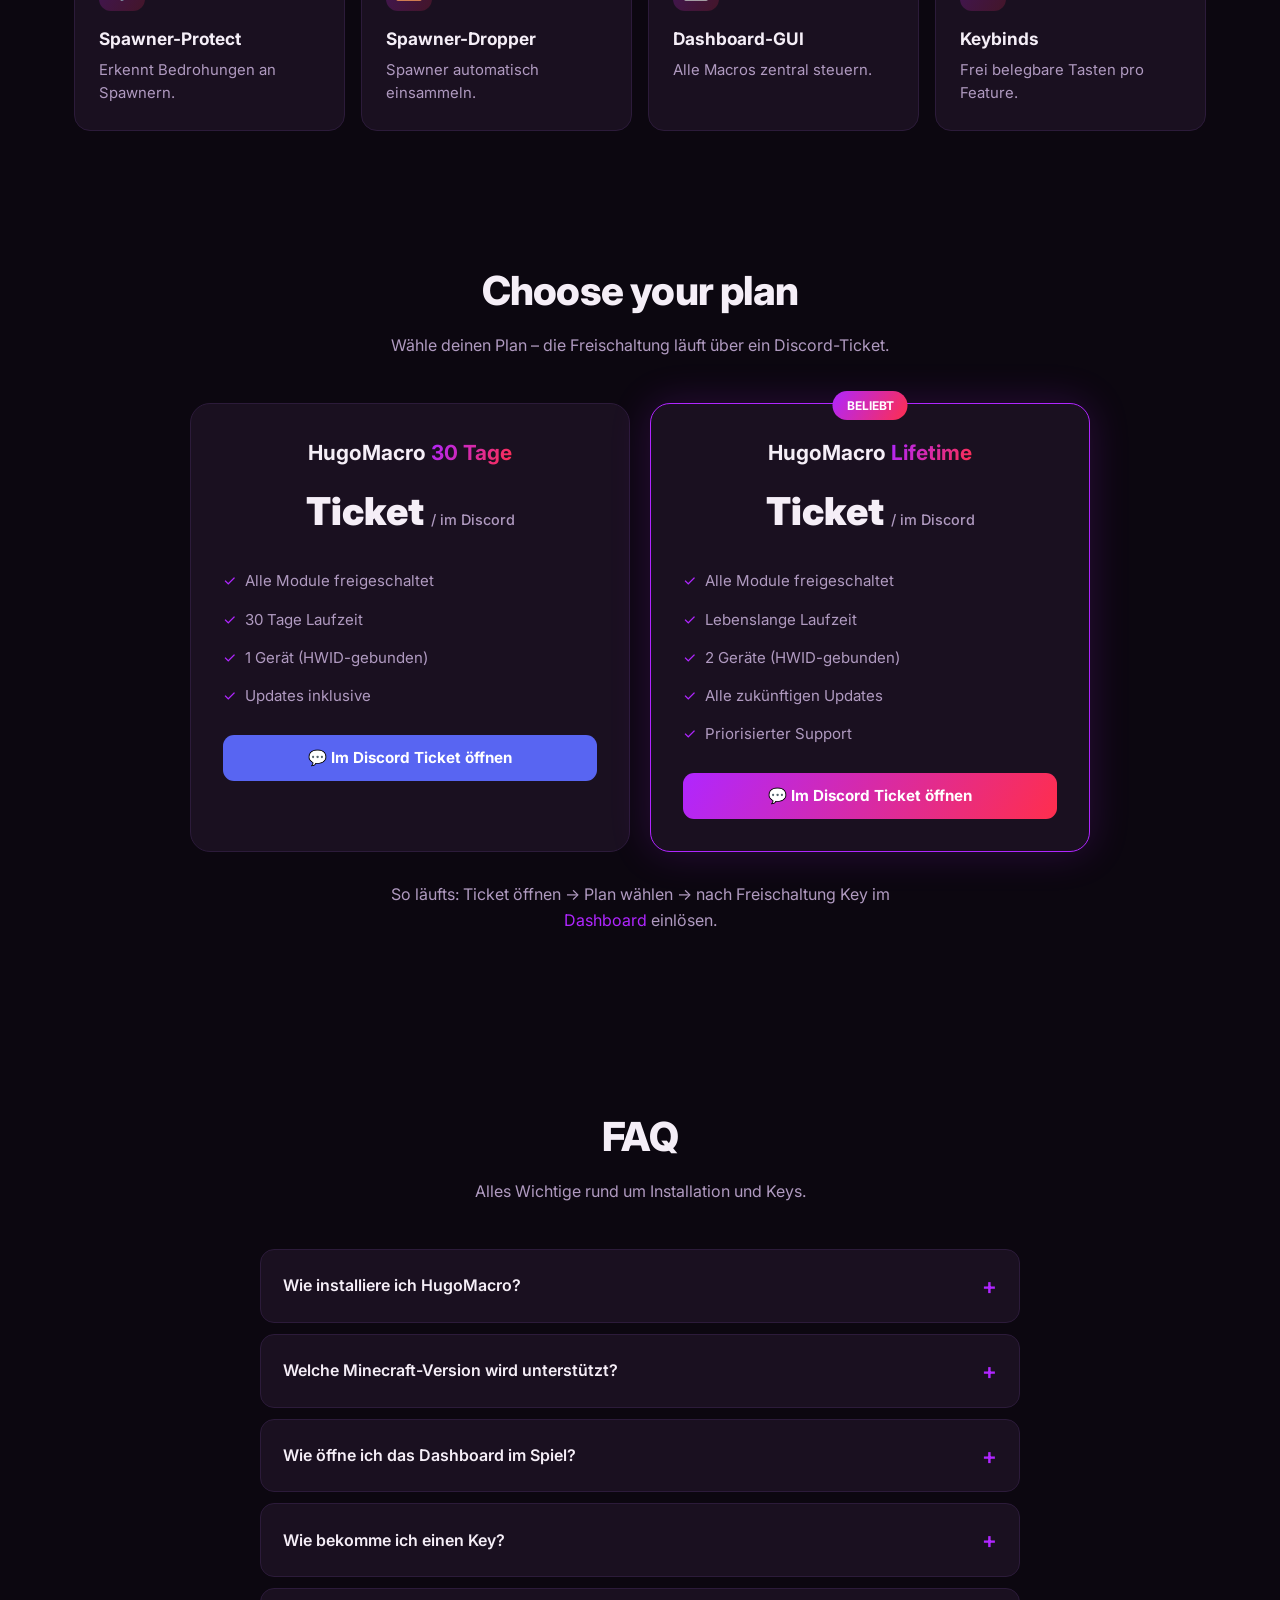
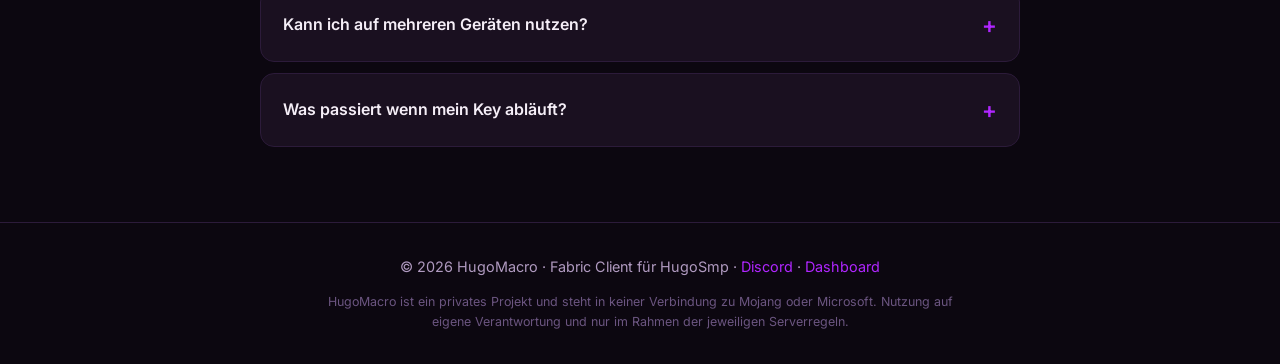
==== commit 5510218b: "Add files via upload" ====
--- a/index.html
+++ b/index.html
@@ -1,338 +1,138 @@
-<!DOCTYPE html>
-<html lang="de">
-<head>
-<meta charset="UTF-8">
-<meta name="viewport" content="width=device-width, initial-scale=1.0">
-<title>HugoMacro – Dashboard</title>
-<link rel="icon" type="image/png" href="logo.png">
-<link rel="preconnect" href="https://fonts.googleapis.com">
-<link href="https://fonts.googleapis.com/css2?family=Inter:wght@400;500;600;700;800;900&display=swap" rel="stylesheet">
-<link rel="stylesheet" href="style.css">
-</head>
-<body>
-<div class="glow"></div>
-
-<header>
-  <div class="wrap nav">
-    <a class="brand" href="index.html"><img src="logo.png" alt="HugoMacro"> Hugo<span>Macro</span></a>
-    <nav class="navlinks">
-      <a href="index.html#features">Home</a>
-      <a href="index.html#features">Modules</a>
-      <a href="index.html#pricing">Pricing</a>
-      <a href="index.html#faq">FAQ</a>
-    </nav>
-    <div class="navright">
-      <span class="lang"><svg class="luc" viewBox="0 0 24 24" fill="none" stroke="currentColor" stroke-width="2" stroke-linecap="round" stroke-linejoin="round"><circle cx="12" cy="12" r="10"/><path d="M12 2a14.5 14.5 0 0 0 0 20 14.5 14.5 0 0 0 0-20"/><path d="M2 12h20"/></svg><svg class="luc" viewBox="0 0 24 24" fill="none" stroke="currentColor" stroke-width="2" stroke-linecap="round" stroke-linejoin="round"><path d="m6 9 6 6 6-6"/></svg> DE</span>
-      <a href="dashboard.html" class="btn btn-primary">Dashboard</a>
-    </div>
-  </div>
-</header>
-
-<!-- ============ VERIFY GATE ============ -->
-<div id="gate" class="gate">
-  <div class="box">
-    <img src="logo.png" alt="HugoMacro">
-    <h1>Dashboard-Zugang</h1>
-    <p>Verifiziere dich mit Discord, um auf dein Dashboard, deine Downloads und deinen Key zuzugreifen.</p>
-    <button id="loginBtn" class="btn btn-dc btn-block">
-      <svg width="20" height="15" viewBox="0 0 24 18" fill="currentColor"><path d="M20.3 1.6A19.8 19.8 0 0 0 15.4 0l-.3.5c2.2.6 3.2 1.4 4.3 2.4A18.7 18.7 0 0 0 12 1.9a18.7 18.7 0 0 0-7.4 1c1.1-1 2.1-1.8 4.3-2.4L8.6 0A19.8 19.8 0 0 0 3.7 1.6C.6 6.2-.2 10.7.2 15.1a20 20 0 0 0 6 3l.8-1.1c-.7-.3-1.4-.6-2-1l.5-.4a14.3 14.3 0 0 0 12.2 0l.5.4c-.6.4-1.3.7-2 1l.8 1.1a20 20 0 0 0 6-3c.4-5.2-.8-9.6-3.9-13.5ZM8 12.4c-1.2 0-2.1-1.1-2.1-2.4 0-1.3.9-2.4 2.1-2.4s2.2 1.1 2.1 2.4c0 1.3-.9 2.4-2.1 2.4Zm8 0c-1.2 0-2.1-1.1-2.1-2.4 0-1.3.9-2.4 2.1-2.4s2.2 1.1 2.1 2.4c0 1.3-.9 2.4-2.1 2.4Z"/></svg>
-      Mit Discord verifizieren
-    </button>
-    <p style="margin-top:18px;font-size:.82rem">Noch keinen Key? <a href="index.html#pricing" style="color:var(--accent)">Plan wählen</a></p>
-  </div>
-</div>
-
-<!-- ============ LICENSE GATE ============ -->
-<div id="lic" class="gate hidden">
-  <div class="box">
-    <img src="logo.png" alt="HugoMacro">
-    <h1>Lizenz aktivieren</h1>
-    <p>Gib deinen Lizenz-Key ein, um den Download und das Dashboard freizuschalten.</p>
-    <input id="licInput" class="input" style="margin-bottom:14px" placeholder="XXXX-XXXX-XXXX-XXXX">
-    <button id="licBtn" class="btn btn-primary btn-block">Key aktivieren</button>
-    <p id="licMsg" style="margin-top:14px;font-size:.85rem;min-height:1.2em"></p>
-    <p style="margin-top:10px;font-size:.82rem">Noch keinen Key? <a href="index.html#pricing" style="color:var(--accent)">Plan wählen</a></p>
-  </div>
-</div>
-
-<!-- ============ DASHBOARD ============ -->
-<div id="dash" class="dash-wrap hidden">
-  <!-- sidebar -->
-  <aside class="sidebar">
-    <div class="profile">
-      <div class="av"><img id="avatar" src="logo.png" alt=""></div>
-      <div class="name" id="username">! Apotheker</div>
-      <div class="tier">HugoMacro+</div>
-      <div class="life" id="tier">Lifetime</div>
-      <div class="dev"><span style="display:inline-flex;vertical-align:middle"><svg class="luc" viewBox="0 0 24 24" fill="none" stroke="currentColor" stroke-width="2" stroke-linecap="round" stroke-linejoin="round"><rect width="20" height="14" x="2" y="3" rx="2"/><line x1="8" x2="16" y1="21" y2="21"/><line x1="12" x2="12" y1="17" y2="21"/></svg></span> Geräte <span id="devices">1/2</span></div>
-    </div>
-    <nav class="menu">
-      <a class="active" data-tab="downloads"><span class="ic"><svg class="luc" viewBox="0 0 24 24" fill="none" stroke="currentColor" stroke-width="2" stroke-linecap="round" stroke-linejoin="round"><path d="M12 15V3"/><path d="M21 15v4a2 2 0 0 1-2 2H5a2 2 0 0 1-2-2v-4"/><path d="m7 10 5 5 5-5"/></svg></span> Downloads</a>
-      <a data-tab="utilities"><span class="ic"><svg class="luc" viewBox="0 0 24 24" fill="none" stroke="currentColor" stroke-width="2" stroke-linecap="round" stroke-linejoin="round"><path d="M14.7 6.3a1 1 0 0 0 0 1.4l1.6 1.6a1 1 0 0 0 1.4 0l3.106-3.105c.32-.322.863-.22.983.218a6 6 0 0 1-8.259 7.057l-7.91 7.91a1 1 0 0 1-2.999-3l7.91-7.91a6 6 0 0 1 7.057-8.259c.438.12.54.662.219.984z"/></svg></span> Utilities</a>
-      <a data-tab="faq"><span class="ic"><svg class="luc" viewBox="0 0 24 24" fill="none" stroke="currentColor" stroke-width="2" stroke-linecap="round" stroke-linejoin="round"><circle cx="12" cy="12" r="10"/><path d="M9.09 9a3 3 0 0 1 5.83 1c0 2-3 3-3 3"/><path d="M12 17h.01"/></svg></span> FAQ</a>
-      <a data-tab="updates"><span class="ic"><svg class="luc" viewBox="0 0 24 24" fill="none" stroke="currentColor" stroke-width="2" stroke-linecap="round" stroke-linejoin="round"><path d="M3 12a9 9 0 0 1 9-9 9.75 9.75 0 0 1 6.74 2.74L21 8"/><path d="M21 3v5h-5"/><path d="M21 12a9 9 0 0 1-9 9 9.75 9.75 0 0 1-6.74-2.74L3 16"/><path d="M8 16H3v5"/></svg></span> Updates</a>
-      <a data-tab="redeem"><span class="ic"><svg class="luc" viewBox="0 0 24 24" fill="none" stroke="currentColor" stroke-width="2" stroke-linecap="round" stroke-linejoin="round"><path d="m15.5 7.5 2.3 2.3a1 1 0 0 0 1.4 0l2.1-2.1a1 1 0 0 0 0-1.4L19 4"/><path d="m21 2-9.6 9.6"/><circle cx="7.5" cy="15.5" r="5.5"/></svg></span> Redeem Key</a>
-      <div class="divider"></div>
-      <a id="logout"><span class="ic"><svg class="luc" viewBox="0 0 24 24" fill="none" stroke="currentColor" stroke-width="2" stroke-linecap="round" stroke-linejoin="round"><path d="m16 17 5-5-5-5"/><path d="M21 12H9"/><path d="M9 21H5a2 2 0 0 1-2-2V5a2 2 0 0 1 2-2h4"/></svg></span> Log out</a>
-    </nav>
-  </aside>
-
-  <!-- content -->
-  <main class="content">
-    <!-- DOWNLOADS -->
-    <section data-panel="downloads">
-      <div class="panel">
-        <div class="row" style="margin-bottom:0">
-          <div class="left">
-            <div class="rico"><svg class="luc" viewBox="0 0 24 24" fill="none" stroke="currentColor" stroke-width="2" stroke-linecap="round" stroke-linejoin="round"><path d="M12 15V3"/><path d="M21 15v4a2 2 0 0 1-2 2H5a2 2 0 0 1-2-2v-4"/><path d="m7 10 5 5 5-5"/></svg></div>
-            <div>
-              <div class="rt">HugoMacro+ – Latest</div>
-              <div class="rs">Aktuelle Version · <span class="pill" style="padding:2px 8px">jar</span> · Stand <span id="upd">14. Juli 2026</span></div>
-            </div>
-          </div>
-          <a id="dlBtn" class="btn btn-primary"><svg class="luc" viewBox="0 0 24 24" fill="none" stroke="currentColor" stroke-width="2" stroke-linecap="round" stroke-linejoin="round"><path d="M12 15V3"/><path d="M21 15v4a2 2 0 0 1-2 2H5a2 2 0 0 1-2-2v-4"/><path d="m7 10 5 5 5-5"/></svg> Download</a>
-        </div>
-      </div>
-      <div class="panel">
-        <h2>Quick Start</h2>
-        <div class="desc">In 3 Schritten startklar.</div>
-        <div class="qs">
-          <div class="lc"><div class="li"><svg class="luc" viewBox="0 0 24 24" fill="none" stroke="currentColor" stroke-width="2" stroke-linecap="round" stroke-linejoin="round"><path d="M12 15V3"/><path d="M21 15v4a2 2 0 0 1-2 2H5a2 2 0 0 1-2-2v-4"/><path d="m7 10 5 5 5-5"/></svg></div><div class="ln">Download</div><div class="lst">Neueste .jar oben laden.</div></div>
-          <div class="lc"><div class="li"><svg class="luc" viewBox="0 0 24 24" fill="none" stroke="currentColor" stroke-width="2" stroke-linecap="round" stroke-linejoin="round"><path d="M20 20a2 2 0 0 0 2-2V8a2 2 0 0 0-2-2h-7.9a2 2 0 0 1-1.69-.9L9.6 3.9A2 2 0 0 0 7.93 3H4a2 2 0 0 0-2 2v13a2 2 0 0 0 2 2Z"/><path d="M12 10v6"/><path d="m15 13-3 3-3-3"/></svg></div><div class="ln">Install</div><div class="lst">In deinen 1.21.11 mods-Ordner.</div></div>
-          <div class="lc"><div class="li"><svg class="luc" viewBox="0 0 24 24" fill="none" stroke="currentColor" stroke-width="2" stroke-linecap="round" stroke-linejoin="round"><line x1="6" x2="10" y1="11" y2="11"/><line x1="8" x2="8" y1="9" y2="13"/><line x1="15" x2="15.01" y1="12" y2="12"/><line x1="18" x2="18.01" y1="10" y2="10"/><path d="M17.32 5H6.68a4 4 0 0 0-3.978 3.59c-.006.052-.01.101-.017.152C2.604 9.416 2 14.456 2 16a3 3 0 0 0 3 3c1 0 1.5-.5 2-1l1.414-1.414A2 2 0 0 1 9.828 16h4.344a2 2 0 0 1 1.414.586L17 18c.5.5 1 1 2 1a3 3 0 0 0 3-3c0-1.545-.604-6.584-.685-7.258-.007-.05-.011-.1-.017-.151A4 4 0 0 0 17.32 5z"/></svg></div><div class="ln">Play</div><div class="lst">Starten & Taste P drücken.</div></div>
-        </div>
-      </div>
-      <div class="panel">
-        <h2>Kompatible Launcher</h2>
-        <div class="desc">Läuft auf allen Fabric-Launchern.</div>
-        <div class="launchers">
-          <div class="lc"><img class="launcher-logo" src="assets/minecraft.svg" alt="Minecraft"><div class="ln">Minecraft Launcher</div><div class="lst">Official</div></div>
-          <div class="lc"><img class="launcher-logo" src="assets/modrinth.svg" alt="Modrinth"><div class="ln">Modrinth App</div><div class="lst">Compatible</div></div>
-          <div class="lc"><img class="launcher-logo" src="assets/feather.png" alt="Feather"><div class="ln">Feather Client</div><div class="lst">Compatible</div></div>
-          <div class="lc"><img class="launcher-logo" src="assets/prism.svg" alt="Prism"><div class="ln">Prism Launcher</div><div class="lst">Compatible</div></div>
-        </div>
-        <p class="lst" style="margin-top:14px;font-style:italic">Andere Fabric-Launcher funktionieren evtl. auch – der Rest liegt bei dir.</p>
-      </div>
-      <div class="panel">
-        <h2>System Requirements</h2>
-        <div class="sysreq" style="margin-top:14px">
-          <div><div class="lbl">Version</div><div class="val">1.21.11</div></div>
-          <div><div class="lbl">Mod Loader</div><div class="val">Fabric</div></div>
-          <div><div class="lbl">Required</div><div class="val">Fabric API</div></div>
-          <div><div class="lbl">Java</div><div class="val">21+</div></div>
-        </div>
-      </div>
-    </section>
-
-    <!-- UTILITIES -->
-    <section data-panel="utilities" class="hidden">
-      <div class="panel">
-        <h2>🖥️ Device Slots</h2>
-        <div class="desc">Maximal 2 Geräte pro Account. Slots sind nur für deinen eigenen Gebrauch – bei Missbrauch wird die Lizenz widerrufen.</div>
-        <div class="row" style="margin-bottom:0">
-          <div class="left"><div class="rico"><svg class="luc" viewBox="0 0 24 24" fill="none" stroke="currentColor" stroke-width="2" stroke-linecap="round" stroke-linejoin="round"><rect width="20" height="14" x="2" y="3" rx="2"/><line x1="8" x2="16" y1="21" y2="21"/><line x1="12" x2="12" y1="17" y2="21"/></svg></div><div><div class="rt">Device Slots</div><div class="rs">1/2 in use</div></div></div>
-          <span class="pill">At max</span>
-        </div>
-      </div>
-      <div class="panel">
-        <h2>🔄 HWID Reset</h2>
-        <div class="desc">2 Resets pro Monat.</div>
-        <div class="row" style="margin-bottom:0">
-          <div class="left"><div class="rico">🔄</div><div><div class="rt">HWID Reset</div><div class="rs">Setzt die Geräte-Bindung zurück</div></div></div>
-          <button class="btn btn-primary" id="hwidResetBtn">🔄 Reset HWID</button>
-        </div>
-      </div>
-      <div class="panel">
-        <h2>🗑️ Config Reset</h2>
-        <div class="desc">Setzt alle Konfigurationen auf Standard zurück.</div>
-        <div class="row" style="margin-bottom:0">
-          <div class="left"><div class="rico red"><svg class="luc" viewBox="0 0 24 24" fill="none" stroke="currentColor" stroke-width="2" stroke-linecap="round" stroke-linejoin="round"><path d="M3 6h18"/><path d="M19 6v14a2 2 0 0 1-2 2H7a2 2 0 0 1-2-2V6m3 0V4a2 2 0 0 1 2-2h4a2 2 0 0 1 2 2v2"/><line x1="10" x2="10" y1="11" y2="17"/><line x1="14" x2="14" y1="11" y2="17"/></svg></div><div><div class="rt">Config Reset</div><div class="rs">Zurück auf Werkseinstellung</div></div></div>
-          <button class="btn btn-ghost" id="cfgResetBtn">🗑️ Reset Config</button>
-        </div>
-      </div>
-      <div class="panel">
-        <h2><span style="display:inline-flex;vertical-align:middle;margin-right:8px"><svg class="luc" viewBox="0 0 24 24" fill="none" stroke="currentColor" stroke-width="2" stroke-linecap="round" stroke-linejoin="round"><path d="M14 2H6a2 2 0 0 0-2 2v16a2 2 0 0 0 2 2h12a2 2 0 0 0 2-2V8z"/><path d="M14 2v6h6"/><path d="M16 13H8"/><path d="M16 17H8"/><path d="M10 9H8"/></svg></span>Crash Log Analyzer</h2>
-        <div class="desc">Füge deinen Crash-Log ein, um häufige Probleme zu erkennen.</div>
-        <textarea class="input" rows="5" placeholder="Füge deine latest.log oder deinen Crash-Report hier ein..."></textarea>
-        <button class="btn btn-primary" style="margin-top:12px" onclick="alert('Analyse gestartet.')">🔍 Analysieren</button>
-      </div>
-    </section>
-
-    <!-- FAQ -->
-    <section data-panel="faq" class="hidden">
-      <div class="panel">
-        <h2>❓ Häufige Fragen</h2>
-        <div class="desc">Alles Wichtige rund um HugoMacro.</div>
-        <details><summary>Wie installiere ich HugoMacro?</summary><p>Fabric Loader 1.21.11 + Fabric API installieren, .jar in den mods-Ordner legen, Spiel starten, Key eingeben.</p></details>
-        <details><summary>Welche Minecraft-Version wird unterstützt?</summary><p>Minecraft 1.21.11 (Fabric), Java 21+.</p></details>
-        <details><summary>Wie öffne ich das Dashboard im Spiel?</summary><p>Mit der Taste P. Anpassbar in den Minecraft-Steuerungen.</p></details>
-        <details><summary>Kann ich auf mehreren Geräten nutzen?</summary><p>Je nach Plan 1–2 Geräte. HWID wird automatisch beim Start gebunden.</p></details>
-        <details><summary>Mein Key funktioniert nicht – was tun?</summary><p>Öffne ein Ticket im Discord, wir helfen dir weiter.</p></details>
-        <details><summary>Bekomme ich Updates?</summary><p>Ja, alle Updates sind je nach Plan inklusive.</p></details>
-      </div>
-    </section>
-
-    <!-- UPDATES -->
-    <section data-panel="updates" class="hidden">
-      <div class="panel">
-        <h2>🔄 Changelog</h2>
-        <div class="desc">Was ist neu in HugoMacro.</div>
-        <div class="row" style="flex-direction:column;align-items:flex-start">
-          <div style="display:flex;justify-content:space-between;width:100%">
-            <div class="rt">v1.7.0</div><div class="rs">14. Juli 2026</div>
-          </div>
-          <div style="color:var(--accent);font-size:.9rem;margin-top:10px;line-height:1.9">
-            + Neues Dashboard mit Discord-Login<br>
-            + Sicheres Key-System (HWID-gebunden)<br>
-            # Verbesserte Ancient-Miner-Erkennung<br>
-            # Shop-Buyer optimiert<br>
-            # Bugfixes bei Auto-Sell
-          </div>
-        </div>
-      </div>
-    </section>
-
-    <!-- REDEEM -->
-    <section data-panel="redeem" class="hidden">
-      <div class="panel">
-        <svg class="luc" viewBox="0 0 24 24" fill="none" stroke="currentColor" stroke-width="2" stroke-linecap="round" stroke-linejoin="round"><path d="m15.5 7.5 2.3 2.3a1 1 0 0 0 1.4 0l2.1-2.1a1 1 0 0 0 0-1.4L19 4"/><path d="m21 2-9.6 9.6"/><circle cx="7.5" cy="15.5" r="5.5"/></svg></span>Redeem a License Key</h2>
-        <div class="desc">Aktiviere einen neuen Key.</div>
-        <div style="display:flex;gap:12px;flex-wrap:wrap">
-          <input class="input" style="flex:1;min-width:200px" placeholder="XXXX-XXXX-XXXX-XXXX" id="keyInput">
-          <button class="btn btn-primary" onclick="alert('Key wird eingelöst: '+(document.getElementById('keyInput').value||'—'))">Redeem</button>
-        </div>
-      </div>
-    </section>
-  </main>
-</div>
-
-<script src="config.js"></script>
-<script>
-// ---- Gate elements ----
-const gate=document.getElementById('gate');
-const licGate=document.getElementById('lic');
-const dash=document.getElementById('dash');
-let pendingUser=null;
-function showLicenseGate(user){ pendingUser=user||null; gate.classList.add('hidden'); licGate.classList.remove('hidden'); }
-function unlockDash(user){
-  licGate.classList.add('hidden'); dash.classList.remove('hidden');
-  if(user && user.name){ document.getElementById('username').textContent = user.name; }
-  if(user && user.avatar){ document.getElementById('avatar').src = user.avatar; }
-  document.getElementById('upd').textContent = window.HUGO_CONFIG.lastUpdated;
-  const dl=document.getElementById('dlBtn'); dl.href=window.HUGO_CONFIG.downloadURL; dl.target="_blank";
-  if(!window.HUGO_CONFIG.downloadURL || window.HUGO_CONFIG.downloadURL==="#"){ dl.textContent="⬇️ Download (Link folgt)"; dl.classList.add("btn-ghost"); dl.removeAttribute("href"); }
-}
-function genHwid(){ let h=""; const c="abcdef0123456789"; for(let i=0;i<32;i++) h+=c[Math.floor(Math.random()*16)]; return h; }
-function verifyKey(key){
-  const url=window.HUGO_CONFIG.licenseServer.replace(/\/$/,"")+"/verify";
-  return fetch(url,{method:"POST",headers:{"Content-Type":"application/json"},body:JSON.stringify({key:key,hwid:genHwid()})})
-    .then(r=>r.json().catch(()=>({status:"ERROR"}))).then(j=>({status:j.status||"ERROR",raw:j}));
-}
-// Nach Discord-OAuth-Redirect: Access-Token aus URL-Hash auslesen + User holen
-(function(){
-  const hash=window.location.hash;
-  if(hash.includes('access_token=')){
-    const tok=hash.match(/access_token=([^&]+)/)[1];
-    fetch('https://discord.com/api/users/@me',{headers:{Authorization:'Bearer '+tok}})
-      .then(r=>r.json()).then(u=>{
-        const avatar=u.avatar?('https://cdn.discordapp.com/avatars/'+u.id+'/'+u.avatar+'.png'):'logo.png';
-        const user={name:u.username, avatar:avatar, discord_id:String(u.id)};
-        localStorage.setItem('hugo_verified','1');
-        localStorage.setItem('hugo_user',JSON.stringify(user));
-        window.history.replaceState(null,'',window.location.pathname);
-        showLicenseGate(user);
-      }).catch(()=>showLicenseGate(null));
-  }
-})();
-
-// already verified this session?
-if(localStorage.getItem('hugo_verified')==='1'){
-  showLicenseGate(JSON.parse(localStorage.getItem('hugo_user')||'null'));
-}
-document.getElementById('loginBtn').addEventListener('click',()=>{
-  const url=window.HUGO_CONFIG.discordOAuthURL;
-  // Echte OAuth2-URL gesetzt? -> Browser an Discord leiten (token kommt im Redirect zurueck)
-  if(url && url.includes('discord.com/oauth2')){ window.location.href=url; return; }
-  // Demo-Modus: simuliert einen Discord-Login (avatar + name wie im Screenshot)
-  const demoUser={name:'! Apotheker', avatar:'logo.png', discord_id:'123456789'};
-  localStorage.setItem('hugo_verified','1');
-  localStorage.setItem('hugo_user',JSON.stringify(demoUser));
-  showLicenseGate(demoUser);
-});
-document.getElementById('logout')?.addEventListener('click',()=>{
-  localStorage.removeItem('hugo_verified');localStorage.removeItem('hugo_user');
-  location.reload();
-});
-
-// ---- HWID Reset (server) ----
-document.getElementById('hwidResetBtn').addEventListener('click',function(){
-  var key=localStorage.getItem('hugo_key')||'';
-  if(!key){ alert('Kein Key aktiv. Bitte zuerst Key eingeben.'); return; }
-  if(!confirm('HWID wirklich zuruecksetzen? Danach musst du den Key an einem neuen Gerat erneut aktivieren.')) return;
-  fetch(window.HUGO_CONFIG.licenseServer.replace(/\/$/,'')+'/reset-hwid',{method:'POST',headers:{'Content-Type':'application/json'},body:JSON.stringify({key:key})})
-    .then(function(r){return r.json();}).then(function(j){
-      if(j.status==='OK'){ alert('HWID zurueckgesetzt. Aktiviere den Key beim naechsten Start erneut.'); }
-      else { alert('Reset fehlgeschlagen: '+(j.detail||j.error||'unbekannt')); }
-    }).catch(function(){ alert('Server nicht erreichbar.'); });
-});
-
-// ---- Config Reset (lokales Flag fuer den Mod) ----
-document.getElementById('cfgResetBtn').addEventListener('click',function(){
-  if(!confirm('Alle HugoMacro-Configs zuruecksetzen? Beim naechsten Spielstart werden Standardwerte geladen.')) return;
-  // Mod (HugoMacro) loescht beim Start alle .ahm.* Configs, wenn die Datei .ahm.reset
-  // im config-Ordner liegt. Anleitung fuer den User:
-  alert('Config-Reset:\n\n1. Schliesse Minecraft.\n2. Lege eine leere Datei namens ".ahm.reset" in deinen .minecraft/config Ordner.\n3. Starte Minecraft neu - HugoMacro loescht alle Configs und laedt Standardwerte.\n\n(Alternativ: im Spiel Dashboard oeffnen und "Config Reset" nutzen, falls verfuegbar.)');
-});
-
-// ---- License key activation ----
-document.getElementById('licBtn').addEventListener('click',function(){
-  var key=document.getElementById('licInput').value.trim();
-  var msg=document.getElementById('licMsg');
-  if(!key){ msg.style.color="var(--muted)"; msg.textContent="Bitte Key eingeben."; return; }
-  msg.style.color="var(--muted)"; msg.textContent="Prüfe Key...";
-  verifyKey(key).then(function(res){
-    if(res.status==="OK"||res.status==="LIFETIME"||res.status==="ACTIVE"){
-      msg.style.color="var(--good)"; msg.textContent="Key gültig! Dashboard wird freigeschaltet...";
-      localStorage.setItem('hugo_key',key);
-      var did=(pendingUser&&pendingUser.discord_id)||'';
-      try{localStorage.setItem('hugo_discord',did);}catch(e){}
-      // Rolle ueber Bot-Endpoint vergeben
-      if(did){
-        fetch(window.HUGO_CONFIG.grantRole.replace(/\/$/,'')+'/grant-role',{method:'POST',headers:{'Content-Type':'application/json'},body:JSON.stringify({key:key,discord_id:did})})
-          .then(function(r){return r.json();}).then(function(j){
-            if(j.status==='OK'){ console.log('HugoMacro+ Rolle vergeben'); }
-          }).catch(function(){});
-      }
-      setTimeout(function(){ unlockDash(pendingUser||null); },700);
-    } else if(res.status==="EXPIRED"){ msg.style.color="var(--accent2)"; msg.textContent="Key abgelaufen.";
-    } else if(res.status==="REVOKED"){ msg.style.color="var(--accent2)"; msg.textContent="Key widerrufen.";
-    } else if(res.status==="BAD_FORMAT"){ msg.style.color="var(--accent2)"; msg.textContent="Ungültiges Key-Format.";
-    } else { msg.style.color="var(--accent2)"; msg.textContent="Key ungültig oder Server nicht erreichbar."; }
-  }).catch(function(){ msg.style.color="var(--accent2)"; msg.textContent="Server nicht erreichbar."; });
-});
-if(localStorage.getItem('hugo_key')){ licGate.classList.add('hidden'); }
-
-
-// reveal on scroll (Krypton style)
-const io=new IntersectionObserver((es)=>{es.forEach(e=>{if(e.isIntersecting){e.target.classList.add('in');io.unobserve(e.target);}})},{threshold:.12});
-document.querySelectorAll('.reveal').forEach(el=>io.observe(el));
-// mark panels for fade
-['downloads','utilities','faq','updates','redeem'].forEach(t=>{
-  const p=document.querySelector('[data-panel="'+t+'"]');
-  if(p) p.style.animation='fadeIn .4s ease';
-});
-
-// sidebar tabs
-document.querySelectorAll('.menu a[data-tab]').forEach(a=>{
-  a.addEventListener('click',()=>{
-    document.querySelectorAll('.menu a[data-tab]').forEach(x=>x.classList.remove('active'));
-    a.classList.add('active');
-    const tab=a.dataset.tab;
-    document.querySelectorAll('[data-panel]').forEach(p=>{
-      p.classList.toggle('hidden',p.dataset.panel!==tab);
-    });
-  });
-});
-</script>
-</body>
-</html>
+<!DOCTYPE html>
+<html lang="de">
+<head>
+<meta charset="UTF-8">
+<meta name="viewport" content="width=device-width, initial-scale=1.0">
+<title>HugoMacro – Macros für HugoSmp</title>
+<meta name="description" content="HugoMacro – der Fabric Macro-Client für HugoSmp. AH, Sell, Shop, RTP, Ancient Miner & mehr.">
+<link rel="icon" type="image/png" href="logo.png">
+<link rel="preconnect" href="https://fonts.googleapis.com">
+<link href="https://fonts.googleapis.com/css2?family=Inter:wght@400;500;600;700;800;900&display=swap" rel="stylesheet">
+<link rel="stylesheet" href="style.css">
+</head>
+<body>
+<div class="glow"></div>
+
+<header>
+  <div class="wrap nav">
+    <a class="brand" href="index.html"><img src="logo.png" alt="HugoMacro"> Hugo<span>Macro</span></a>
+    <nav class="navlinks">
+      <a href="#features">Home</a>
+      <a href="#features">Modules</a>
+      <a href="#pricing">Pricing</a>
+      <a href="#faq">FAQ</a>
+    </nav>
+    <div class="navright">
+      <span class="lang">🌐 DE ▾</span>
+      <a href="dashboard.html" class="btn btn-primary">Dashboard</a>
+    </div>
+  </div>
+</header>
+
+<div class="wrap">
+
+  <section class="hero">
+    <img src="logo.png" class="logo" alt="HugoMacro Logo">
+    <span class="badge">⚡ Fabric 1.21.11 · <b class="grad">&nbsp;v1.7.0</b></span>
+    <h1>Der <span class="grad">HugoMacro</span> Client<br>für HugoSmp.</h1>
+    <p>Alle Macros, die du auf HugoSmp brauchst – Auktionshaus, Verkauf, Shop, RTP,
+       Ancient Miner und mehr. Ein Tastendruck, alles läuft.</p>
+    <div class="btns">
+      <a href="dashboard.html" class="btn btn-primary">🎛️ Zum Dashboard</a>
+      <a href="#pricing" class="btn btn-ghost">Preise ansehen</a>
+    </div>
+    <div class="stats">
+      <div><b>11+</b> Macros</div>
+      <div><b>1.21.11</b> Minecraft</div>
+      <div><b>Fabric</b> Loader</div>
+      <div><b>Java 21</b></div>
+    </div>
+  </section>
+
+  <section class="blk" id="features">
+    <div class="h2">Alle Module</div>
+    <p class="sub">Jedes Macro ist auf HugoSmp abgestimmt und per Taste oder Dashboard steuerbar.</p>
+    <div class="grid">
+      <div class="card"><div class="ico">🏷️</div><h3>AH-Macro</h3><p>Auktionshaus automatisch – kaufen und listen ohne Klicken.</p></div>
+      <div class="card"><div class="ico">📦</div><h3>Order-Macro</h3><p>Bestellungen automatisch abarbeiten.</p></div>
+      <div class="card"><div class="ico">💰</div><h3>Sell-Macro</h3><p>Inventar blitzschnell automatisch verkaufen.</p></div>
+      <div class="card"><div class="ico">🛒</div><h3>Shop-Buyer</h3><p>Items im Shop in Massen einkaufen.</p></div>
+      <div class="card"><div class="ico">📮</div><h3>Abhol-Macro</h3><p>Verkäufe & Lieferungen automatisch abholen.</p></div>
+      <div class="card"><div class="ico">⛏️</div><h3>Ancient Miner</h3><p>Highlight & Auto-Mining mit Render-Overlay.</p></div>
+      <div class="card"><div class="ico">🌍</div><h3>RTP-Controller</h3><p>Random-Teleport mit Biome-Auswahl.</p></div>
+      <div class="card"><div class="ico">😴</div><h3>Auto-AFK</h3><p>Bleib aktiv – kein Kick mehr.</p></div>
+      <div class="card"><div class="ico">🛡️</div><h3>Spawner-Protect</h3><p>Erkennt Bedrohungen an Spawnern.</p></div>
+      <div class="card"><div class="ico">📥</div><h3>Spawner-Dropper</h3><p>Spawner automatisch einsammeln.</p></div>
+      <div class="card"><div class="ico">🎛️</div><h3>Dashboard-GUI</h3><p>Alle Macros zentral steuern.</p></div>
+      <div class="card"><div class="ico">⌨️</div><h3>Keybinds</h3><p>Frei belegbare Tasten pro Feature.</p></div>
+    </div>
+  </section>
+
+  <section class="blk" id="pricing">
+    <div class="h2">Choose your plan</div>
+    <p class="sub">Wähle deinen Plan – die Freischaltung läuft über ein Discord-Ticket.</p>
+    <div class="plans">
+      <div class="plan">
+        <h3>HugoMacro <span class="grad">30 Tage</span></h3>
+        <div class="price">Ticket <small>/ im Discord</small></div>
+        <ul>
+          <li>Alle Module freigeschaltet</li>
+          <li>30 Tage Laufzeit</li>
+          <li>1 Gerät (HWID-gebunden)</li>
+          <li>Updates inklusive</li>
+        </ul>
+        <a href="#ticket" class="btn btn-dc btn-block open-ticket">💬 Im Discord Ticket öffnen</a>
+      </div>
+      <div class="plan feat">
+        <div class="tag">BELIEBT</div>
+        <h3>HugoMacro <span class="grad">Lifetime</span></h3>
+        <div class="price">Ticket <small>/ im Discord</small></div>
+        <ul>
+          <li>Alle Module freigeschaltet</li>
+          <li>Lebenslange Laufzeit</li>
+          <li>2 Geräte (HWID-gebunden)</li>
+          <li>Alle zukünftigen Updates</li>
+          <li>Priorisierter Support</li>
+        </ul>
+        <a href="#ticket" class="btn btn-primary btn-block open-ticket">💬 Im Discord Ticket öffnen</a>
+      </div>
+    </div>
+    <p class="sub" style="margin-top:30px">
+      So läufts: Ticket öffnen → Plan wählen → nach Freischaltung Key im <a href="dashboard.html" style="color:var(--accent)">Dashboard</a> einlösen.
+    </p>
+  </section>
+
+  <section class="blk" id="faq">
+    <div class="h2">FAQ</div>
+    <p class="sub">Alles Wichtige rund um Installation und Keys.</p>
+    <div style="max-width:760px;margin:0 auto">
+      <details><summary>Wie installiere ich HugoMacro?</summary><p>Fabric Loader für 1.21.11 + Fabric API installieren, dann die .jar aus dem Dashboard in deinen mods-Ordner legen. Spiel starten und den Key eingeben.</p></details>
+      <details><summary>Welche Minecraft-Version wird unterstützt?</summary><p>Minecraft 1.21.11 mit Fabric Loader und Fabric API. Java 21 oder neuer erforderlich.</p></details>
+      <details><summary>Wie öffne ich das Dashboard im Spiel?</summary><p>Standardmäßig mit der Taste P. Alle Tasten lassen sich in den Minecraft-Steuerungseinstellungen anpassen.</p></details>
+      <details><summary>Wie bekomme ich einen Key?</summary><p>Öffne ein Ticket im Discord und wähle deinen Plan. Nach Freischaltung löst du den Key im Dashboard ein.</p></details>
+      <details><summary>Kann ich auf mehreren Geräten nutzen?</summary><p>Je nach Plan 1–2 Geräte. Die HWID wird automatisch beim ersten Start gebunden. HWID-Reset ist im Dashboard möglich.</p></details>
+      <details><summary>Was passiert wenn mein Key abläuft?</summary><p>Nach Ablauf der Laufzeit wird der Client automatisch gesperrt und die Macros lassen sich nicht mehr starten.</p></details>
+    </div>
+  </section>
+
+</div>
+
+<footer>
+  <div class="wrap">
+    © 2026 HugoMacro · Fabric Client für HugoSmp · <a href="#" class="open-ticket">Discord</a> · <a href="dashboard.html">Dashboard</a>
+    <div class="disc">HugoMacro ist ein privates Projekt und steht in keiner Verbindung zu Mojang oder Microsoft.
+    Nutzung auf eigene Verantwortung und nur im Rahmen der jeweiligen Serverregeln.</div>
+  </div>
+</footer>
+
+<script src="config.js"></script>
+<script>
+  document.querySelectorAll('.open-ticket').forEach(a=>{
+    a.addEventListener('click',e=>{
+      e.preventDefault();
+      window.open(window.HUGO_CONFIG.discordInvite,'_blank');
+    });
+  });
+</script>
+</body>
+</html>
--- a/style.css
+++ b/style.css
@@ -0,0 +1,167 @@
+:root{
+  --bg:#0c0710;--bg2:#12091a;--card:#1a1020;--card2:#22132e;--text:#f5eef7;
+  --muted:#b09ac0;--accent:#b026ff;--accent2:#ff2e4d;--border:#2c1b3a;
+  --good:#2ec77a;--radius:16px;
+}
+*{margin:0;padding:0;box-sizing:border-box}
+html{scroll-behavior:smooth}
+body{font-family:'Inter',system-ui,sans-serif;background:var(--bg);color:var(--text);line-height:1.6}
+a{color:inherit;text-decoration:none}
+.wrap{max-width:1180px;margin:0 auto;padding:0 24px}
+.glow{position:fixed;inset:0;z-index:0;pointer-events:none;background:
+  radial-gradient(700px 500px at 12% 5%,rgba(176,38,255,.20),transparent 60%),
+  radial-gradient(600px 450px at 88% 12%,rgba(255,46,77,.14),transparent 60%);}
+.grad{background:linear-gradient(120deg,var(--accent),var(--accent2));-webkit-background-clip:text;background-clip:text;color:transparent}
+
+/* header */
+header{position:sticky;top:0;z-index:50;backdrop-filter:blur(12px);background:rgba(12,7,16,.75);border-bottom:1px solid var(--border)}
+.nav{display:flex;align-items:center;justify-content:space-between;padding:14px 0}
+.brand{display:flex;align-items:center;gap:10px;font-weight:900;font-size:1.2rem}
+.brand img{height:34px}
+.brand span{background:linear-gradient(120deg,var(--accent),var(--accent2));-webkit-background-clip:text;background-clip:text;color:transparent}
+.navlinks a{color:var(--muted);margin:0 14px;font-weight:600;font-size:.95rem;transition:.2s}
+.navlinks a:hover{color:#fff}
+.navright{display:flex;align-items:center;gap:14px}
+.lang{color:var(--muted);font-size:.9rem;display:flex;align-items:center;gap:6px}
+.btn{display:inline-flex;align-items:center;gap:8px;padding:11px 22px;border-radius:11px;font-weight:700;font-size:.95rem;cursor:pointer;border:1px solid var(--border);transition:.2s}
+.btn-primary{background:linear-gradient(120deg,var(--accent),var(--accent2));color:#fff;border:none}
+.btn-primary:hover{transform:translateY(-2px);box-shadow:0 12px 32px rgba(176,38,255,.4)}
+.btn-ghost:hover{border-color:var(--accent);color:#fff}
+.btn-dc{background:#5865F2;border:none;color:#fff}
+.btn-dc:hover{transform:translateY(-2px);box-shadow:0 12px 28px rgba(88,101,242,.4)}
+.btn-block{width:100%;justify-content:center}
+
+/* hero */
+.hero{position:relative;z-index:2;text-align:center;padding:96px 0 70px}
+.hero img.logo{width:130px;margin:0 auto 22px;display:block;filter:drop-shadow(0 8px 30px rgba(176,38,255,.5))}
+.badge{display:inline-flex;gap:8px;padding:7px 16px;border:1px solid var(--border);border-radius:999px;color:var(--muted);font-size:.85rem;margin-bottom:24px;background:rgba(255,255,255,.02)}
+.hero h1{font-size:clamp(2.3rem,6.5vw,4.4rem);font-weight:900;letter-spacing:-.03em;line-height:1.05;margin-bottom:20px}
+.hero p{color:var(--muted);font-size:1.18rem;max-width:600px;margin:0 auto 34px}
+.btns{display:flex;gap:14px;justify-content:center;flex-wrap:wrap}
+.stats{display:flex;gap:30px;justify-content:center;margin-top:44px;flex-wrap:wrap;color:var(--muted);font-size:.9rem}
+.stats b{color:#fff;display:block;font-size:1.4rem}
+
+/* sections */
+section.blk{position:relative;z-index:2;padding:64px 0}
+.h2{font-size:clamp(1.7rem,4vw,2.5rem);font-weight:800;text-align:center;margin-bottom:10px;letter-spacing:-.02em}
+.sub{color:var(--muted);text-align:center;max-width:540px;margin:0 auto 44px}
+.grid{display:grid;grid-template-columns:repeat(auto-fit,minmax(240px,1fr));gap:16px}
+.card{background:var(--card);border:1px solid var(--border);border-radius:var(--radius);padding:24px;transition:.22s}
+.card:hover{transform:translateY(-4px);border-color:var(--accent)}
+.card .ico{width:46px;height:46px;border-radius:12px;display:grid;place-items:center;font-size:1.4rem;margin-bottom:14px;background:linear-gradient(120deg,rgba(176,38,255,.25),rgba(255,46,77,.18))}
+.card h3{font-size:1.08rem;margin-bottom:6px}
+.card p{color:var(--muted);font-size:.93rem}
+
+/* pricing */
+.plans{display:grid;grid-template-columns:repeat(auto-fit,minmax(260px,1fr));gap:20px;max-width:900px;margin:0 auto}
+.plan{background:var(--card);border:1px solid var(--border);border-radius:20px;padding:32px;text-align:center;position:relative;transition:.22s}
+.plan:hover{transform:translateY(-5px);border-color:var(--accent)}
+.plan.feat{border-color:var(--accent);box-shadow:0 0 40px rgba(176,38,255,.18)}
+.plan .tag{position:absolute;top:-13px;left:50%;transform:translateX(-50%);background:linear-gradient(120deg,var(--accent),var(--accent2));color:#fff;font-size:.75rem;font-weight:700;padding:5px 14px;border-radius:999px}
+.plan h3{font-size:1.3rem;margin-bottom:6px}
+.plan .price{font-size:2.4rem;font-weight:900;margin:12px 0}
+.plan .price small{font-size:.9rem;color:var(--muted);font-weight:500}
+.plan ul{list-style:none;text-align:left;margin:20px 0}
+.plan li{color:var(--muted);padding:7px 0;font-size:.94rem;display:flex;gap:9px}
+.plan li::before{content:'✓';color:var(--accent)}
+
+/* faq */
+details{background:var(--card);border:1px solid var(--border);border-radius:14px;padding:18px 22px;margin-bottom:11px;cursor:pointer}
+details[open]{border-color:var(--accent)}
+summary{font-weight:600;list-style:none;display:flex;justify-content:space-between;align-items:center}
+summary::-webkit-details-marker{display:none}
+summary::after{content:'+';font-size:1.4rem;color:var(--accent)}
+details[open] summary::after{content:'−'}
+details p{color:var(--muted);margin-top:12px;font-size:.94rem}
+
+footer{position:relative;z-index:2;border-top:1px solid var(--border);padding:32px 0;text-align:center;color:var(--muted);font-size:.9rem}
+footer a{color:var(--accent)}
+.disc{max-width:640px;margin:14px auto 0;font-size:.78rem;color:#6b5580}
+@media(max-width:720px){.navlinks{display:none}}
+/* lucide icons */
+.luc{width:18px;height:18px;display:inline-block;flex-shrink:0}
+.menu .ic .luc{width:18px;height:18px}
+.rico .luc{width:22px;height:22px;color:var(--accent)}
+.row .rico .luc{color:var(--accent)}
+/* launcher logos */
+.launcher-logo{width:40px;height:40px;margin:0 auto 10px;display:block;object-fit:contain;border-radius:10px}
+/* device text */
+.profile .dev svg{width:14px;height:14px;vertical-align:middle}
+/* nav globe */
+.lang svg{width:15px;height:15px;vertical-align:middle;margin-right:6px}
+.lang .luc:last-child{width:13px;height:13px;margin-left:2px}
+
+/* reveal animations (wie Krypton) */
+@keyframes fadeUp{from{opacity:0;transform:translateY(24px)}to{opacity:1;transform:none}}
+@keyframes fadeIn{from{opacity:0}to{opacity:1}}
+.reveal{opacity:0;animation:fadeUp .6s ease forwards}
+.reveal.in{opacity:1;animation:fadeUp .6s ease forwards}
+.reveal-delay-1{animation-delay:.08s}
+.reveal-delay-2{animation-delay:.16s}
+.reveal-delay-3{animation-delay:.24s}
+.reveal-delay-4{animation-delay:.32s}
+@media (prefers-reduced-motion:reduce){.reveal{opacity:1;animation:none}}
+/* sidebar nav hover lift */
+.menu a{transition:background .15s,color .15s,transform .15s}
+.menu a:hover{transform:translateX(3px)}
+.card{opacity:0;animation:fadeUp .5s ease forwards}
+.card:nth-child(2){animation-delay:.06s}
+.card:nth-child(3){animation-delay:.12s}
+.card:nth-child(4){animation-delay:.18s}
+.card:nth-child(5){animation-delay:.24s}
+.card:nth-child(6){animation-delay:.30s}
+.card:nth-child(7){animation-delay:.36s}
+.card:nth-child(8){animation-delay:.42s}
+.card:nth-child(9){animation-delay:.48s}
+.card:nth-child(10){animation-delay:.54s}
+.card:nth-child(11){animation-delay:.60s}
+.card:nth-child(12){animation-delay:.66s}
+@media (prefers-reduced-motion:reduce){.card{opacity:1;animation:none}}
+
+
+/* dashboard layout */
+.dash-wrap{position:relative;z-index:2;max-width:1180px;margin:0 auto;padding:26px 24px;display:grid;grid-template-columns:260px 1fr;gap:22px;align-items:start}
+.sidebar{background:var(--card);border:1px solid var(--border);border-radius:20px;padding:20px;position:sticky;top:90px}
+.profile{text-align:left;padding-bottom:16px;border-bottom:1px solid var(--border);margin-bottom:14px}
+.profile .av{width:56px;height:56px;border-radius:50%;background:var(--bg2);display:grid;place-items:center;overflow:hidden;margin-bottom:10px;border:1px solid var(--border)}
+.profile .av img{width:100%;height:100%;object-fit:cover}
+.profile .name{font-weight:800}
+.profile .tier{color:var(--muted);font-size:.88rem;font-weight:600}
+.profile .life{color:var(--accent);font-size:.85rem;font-weight:600}
+.profile .dev{display:flex;justify-content:space-between;color:var(--muted);font-size:.82rem;margin-top:8px}
+.menu a{display:flex;align-items:center;gap:11px;padding:10px 13px;border-radius:11px;color:var(--muted);font-weight:600;font-size:.93rem;margin-bottom:3px;transition:.15s;cursor:pointer}
+.menu a:hover{background:var(--card2);color:#fff}
+.menu a.active{background:linear-gradient(120deg,var(--accent),var(--accent2));color:#fff}
+.menu .ic{width:18px;text-align:center}
+.menu .divider{height:1px;background:var(--border);margin:12px 0}
+.content{display:grid;gap:18px}
+.panel{background:var(--card);border:1px solid var(--border);border-radius:20px;padding:26px}
+.panel h2{font-size:1.25rem;margin-bottom:4px;display:flex;align-items:center;gap:10px}
+.panel .desc{color:var(--muted);font-size:.9rem;margin-bottom:18px}
+.row{display:flex;align-items:center;justify-content:space-between;gap:16px;padding:16px;background:var(--bg2);border:1px solid var(--border);border-radius:14px;margin-bottom:12px}
+.row .left{display:flex;align-items:center;gap:14px}
+.row .rico{width:44px;height:44px;border-radius:12px;display:grid;place-items:center;font-size:1.2rem;background:rgba(176,38,255,.18)}
+.row .rico.red{background:rgba(255,46,77,.18)}
+.row .rt{font-weight:700}
+.row .rs{color:var(--muted);font-size:.85rem}
+.pill{background:var(--card2);color:var(--muted);border-radius:999px;padding:6px 14px;font-size:.82rem;font-weight:600}
+.input{width:100%;background:var(--bg2);border:1px solid var(--border);border-radius:12px;padding:13px 16px;color:#fff;font-size:.95rem;font-family:inherit}
+.input::placeholder{color:#6b5580}
+.qs{display:grid;grid-template-columns:repeat(auto-fit,minmax(150px,1fr));gap:12px;margin-top:6px}
+.launchers{display:grid;grid-template-columns:repeat(auto-fit,minmax(150px,1fr));gap:12px}
+.lc{background:var(--bg2);border:1px solid var(--border);border-radius:14px;padding:18px;text-align:center}
+.lc .li{font-size:1.8rem;margin-bottom:8px}
+.lc .ln{font-weight:700;font-size:.9rem}
+.lc .lst{color:var(--muted);font-size:.8rem}
+.sysreq{display:grid;grid-template-columns:repeat(auto-fit,minmax(120px,1fr));gap:18px}
+.sysreq .lbl{color:var(--muted);font-size:.72rem;text-transform:uppercase;letter-spacing:.05em}
+.sysreq .val{font-weight:700;margin-top:2px}
+.hidden{display:none!important}
+
+/* verify gate */
+.gate{position:relative;z-index:2;min-height:70vh;display:grid;place-items:center;padding:40px 24px}
+.gate .box{background:var(--card);border:1px solid var(--border);border-radius:24px;padding:48px 40px;text-align:center;max-width:420px}
+.gate img{width:80px;margin:0 auto 20px;display:block;filter:drop-shadow(0 6px 24px rgba(176,38,255,.5))}
+.gate h1{font-size:1.6rem;margin-bottom:10px}
+.gate p{color:var(--muted);margin-bottom:26px}
+@media(max-width:820px){.dash-wrap{grid-template-columns:1fr}.sidebar{position:relative;top:0}}
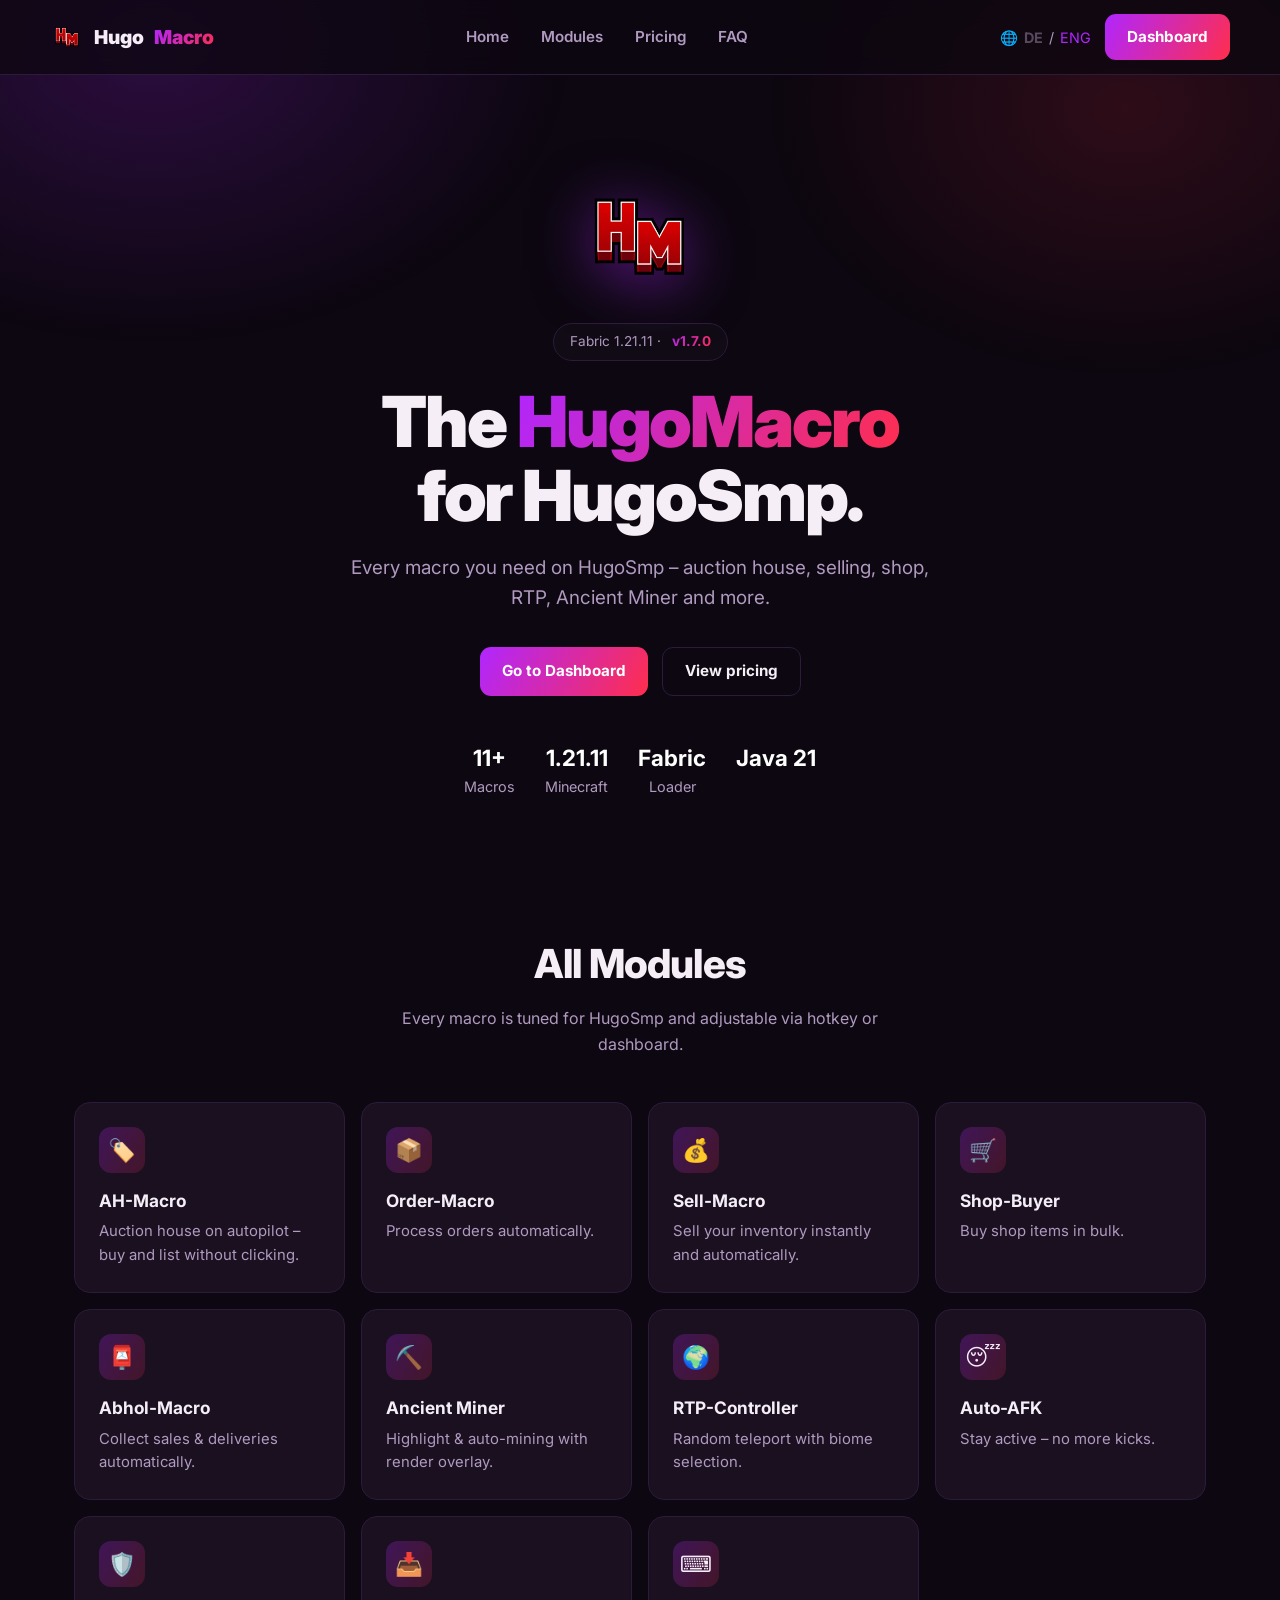
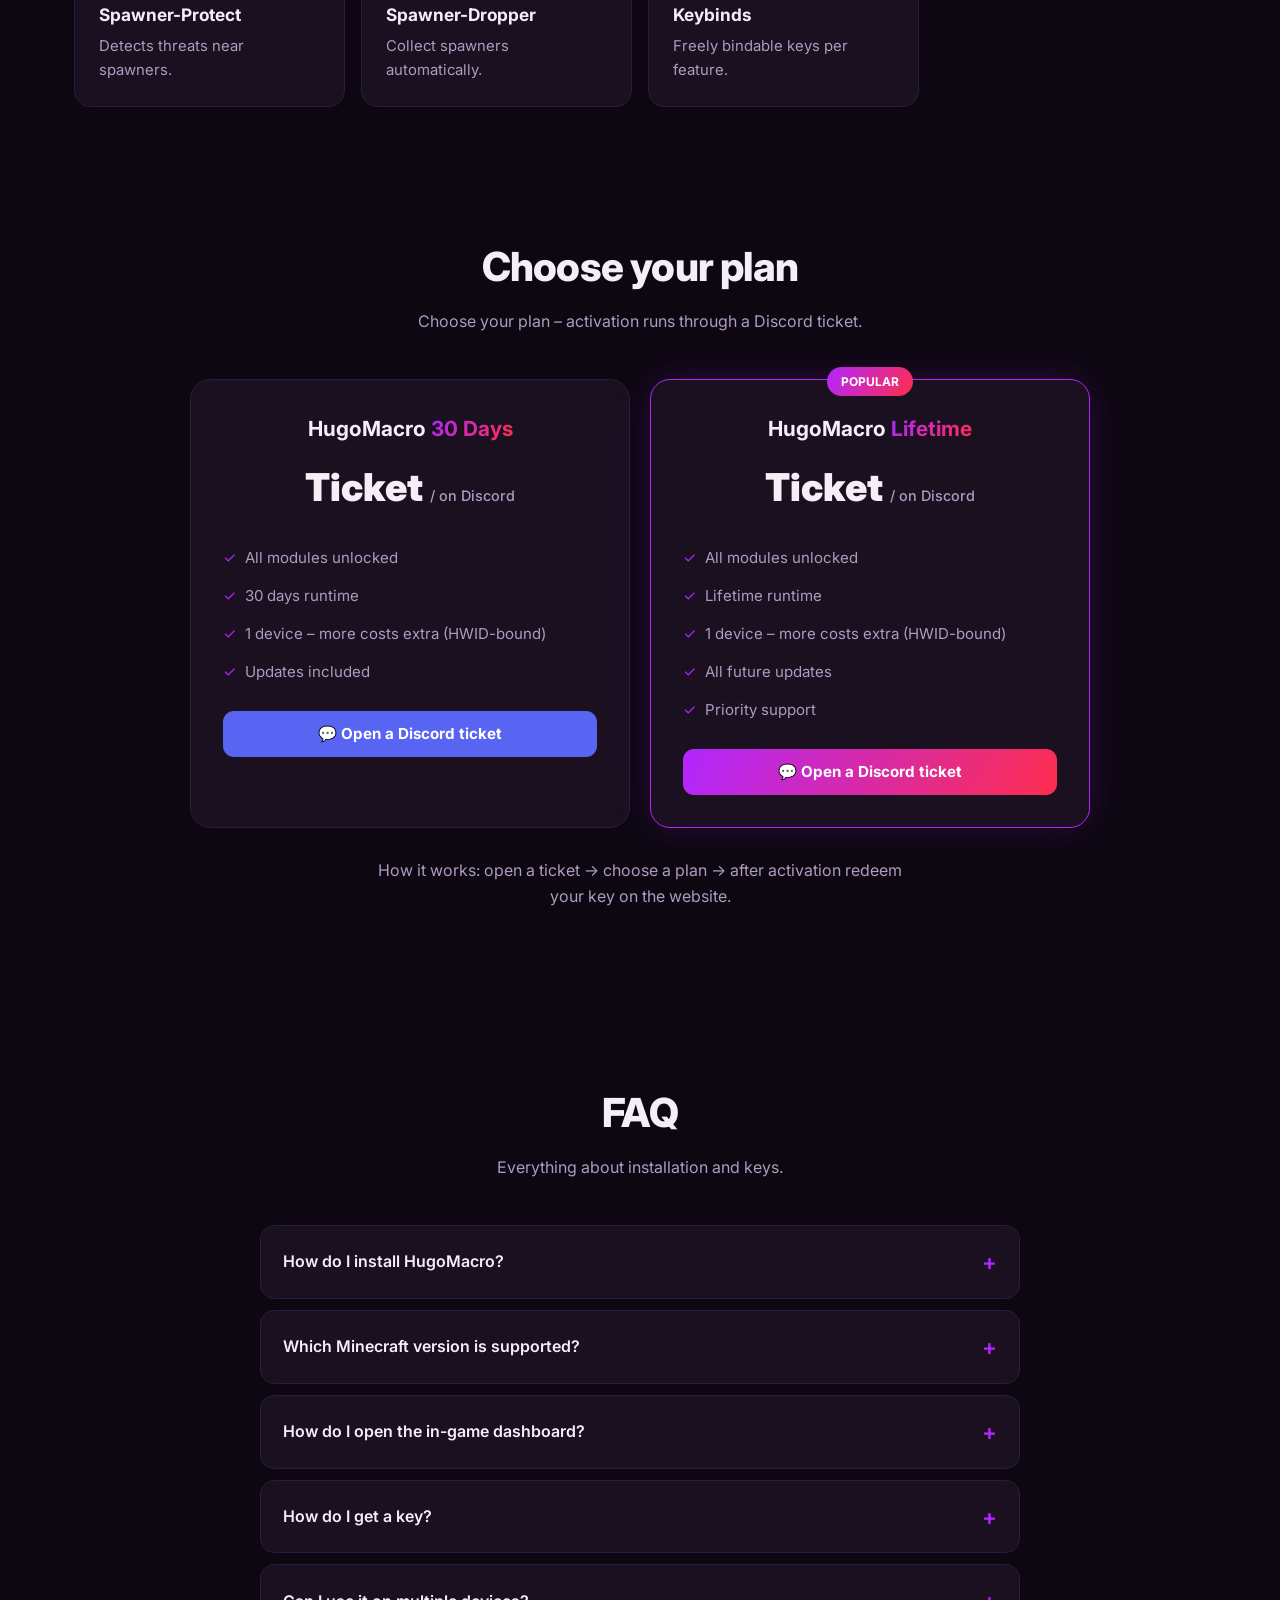
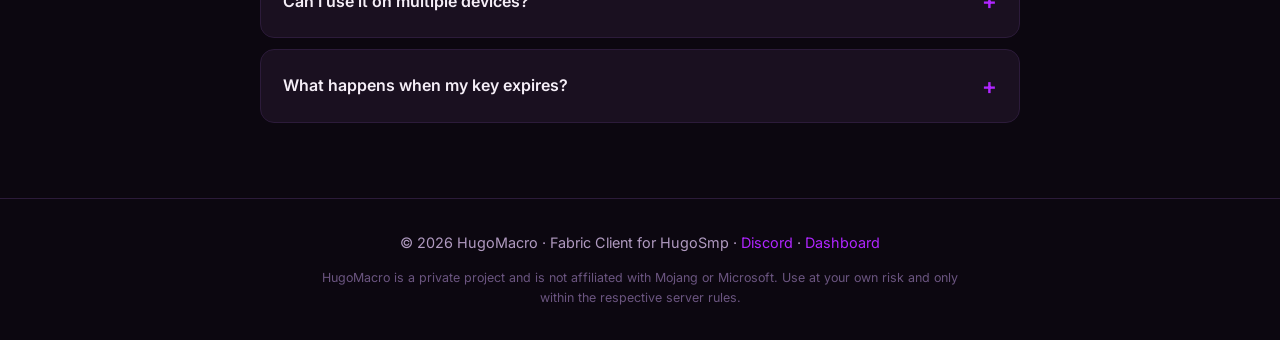
==== commit 06618a0c: "Update index.html" ====
--- a/index.html
+++ b/index.html
@@ -17,14 +17,14 @@
   <div class="wrap nav">
     <a class="brand" href="index.html"><img src="logo.png" alt="HugoMacro"> Hugo<span>Macro</span></a>
     <nav class="navlinks">
-      <a href="#features">Home</a>
-      <a href="#features">Modules</a>
-      <a href="#pricing">Pricing</a>
-      <a href="#faq">FAQ</a>
+      <a href="#features" data-i18n="nav_home">Home</a>
+      <a href="#features" data-i18n="nav_modules">Module</a>
+      <a href="#pricing" data-i18n="nav_pricing">Preise</a>
+      <a href="#faq" data-i18n="nav_faq">FAQ</a>
     </nav>
     <div class="navright">
-      <span class="lang">🌐 DE ▾</span>
-      <a href="dashboard.html" class="btn btn-primary">Dashboard</a>
+      <span class="lang" id="langToggle" style="cursor:pointer;user-select:none">🌐 <b id="langDE">DE</b> / <span id="langEN">ENG</span></span>
+      <a href="dashboard.html" class="btn btn-primary" data-i18n="nav_dashboard">Dashboard</a>
     </div>
   </div>
 </header>
@@ -33,85 +33,83 @@
 
   <section class="hero">
     <img src="logo.png" class="logo" alt="HugoMacro Logo">
-    <span class="badge">⚡ Fabric 1.21.11 · <b class="grad">&nbsp;v1.7.0</b></span>
-    <h1>Der <span class="grad">HugoMacro</span> Client<br>für HugoSmp.</h1>
-    <p>Alle Macros, die du auf HugoSmp brauchst – Auktionshaus, Verkauf, Shop, RTP,
-       Ancient Miner und mehr. Ein Tastendruck, alles läuft.</p>
+    <span class="badge"> Fabric 1.21.11 · <b class="grad">&nbsp;v1.7.0</b></span>
+    <h1 data-i18n="hero_title">Der <span class="grad">HugoMacro</span><br>für HugoSmp.</h1>
+    <p data-i18n="hero_sub">Alle Macros, die du auf HugoSmp brauchst – Auktionshaus, Verkauf, Shop, RTP, Ancient Miner und mehr.</p>
     <div class="btns">
-      <a href="dashboard.html" class="btn btn-primary">🎛️ Zum Dashboard</a>
-      <a href="#pricing" class="btn btn-ghost">Preise ansehen</a>
+      <a href="dashboard.html" class="btn btn-primary" data-i18n="hero_btn1">Zum Dashboard</a>
+      <a href="#pricing" class="btn btn-ghost" data-i18n="hero_btn2">Preise ansehen</a>
     </div>
     <div class="stats">
-      <div><b>11+</b> Macros</div>
+      <div><b>11+</b> <span data-i18n="stat_macros">Macros</span></div>
       <div><b>1.21.11</b> Minecraft</div>
-      <div><b>Fabric</b> Loader</div>
+      <div><b>Fabric</b> <span data-i18n="stat_loader">Loader</span></div>
       <div><b>Java 21</b></div>
     </div>
   </section>
 
   <section class="blk" id="features">
-    <div class="h2">Alle Module</div>
-    <p class="sub">Jedes Macro ist auf HugoSmp abgestimmt und per Taste oder Dashboard steuerbar.</p>
+    <div class="h2" data-i18n="feat_title">Alle Module</div>
+    <p class="sub" data-i18n="feat_sub">Jedes Macro ist auf HugoSmp abgestimmt und per Taste oder Dashboard veränderbar.</p>
     <div class="grid">
-      <div class="card"><div class="ico">🏷️</div><h3>AH-Macro</h3><p>Auktionshaus automatisch – kaufen und listen ohne Klicken.</p></div>
-      <div class="card"><div class="ico">📦</div><h3>Order-Macro</h3><p>Bestellungen automatisch abarbeiten.</p></div>
-      <div class="card"><div class="ico">💰</div><h3>Sell-Macro</h3><p>Inventar blitzschnell automatisch verkaufen.</p></div>
-      <div class="card"><div class="ico">🛒</div><h3>Shop-Buyer</h3><p>Items im Shop in Massen einkaufen.</p></div>
-      <div class="card"><div class="ico">📮</div><h3>Abhol-Macro</h3><p>Verkäufe & Lieferungen automatisch abholen.</p></div>
-      <div class="card"><div class="ico">⛏️</div><h3>Ancient Miner</h3><p>Highlight & Auto-Mining mit Render-Overlay.</p></div>
-      <div class="card"><div class="ico">🌍</div><h3>RTP-Controller</h3><p>Random-Teleport mit Biome-Auswahl.</p></div>
-      <div class="card"><div class="ico">😴</div><h3>Auto-AFK</h3><p>Bleib aktiv – kein Kick mehr.</p></div>
-      <div class="card"><div class="ico">🛡️</div><h3>Spawner-Protect</h3><p>Erkennt Bedrohungen an Spawnern.</p></div>
-      <div class="card"><div class="ico">📥</div><h3>Spawner-Dropper</h3><p>Spawner automatisch einsammeln.</p></div>
-      <div class="card"><div class="ico">🎛️</div><h3>Dashboard-GUI</h3><p>Alle Macros zentral steuern.</p></div>
-      <div class="card"><div class="ico">⌨️</div><h3>Keybinds</h3><p>Frei belegbare Tasten pro Feature.</p></div>
+      <div class="card"><div class="ico">🏷️</div><h3>AH-Macro</h3><p data-i18n="m_ah">Auktionshaus automatisch – kaufen und listen ohne Klicken.</p></div>
+      <div class="card"><div class="ico">📦</div><h3>Order-Macro</h3><p data-i18n="m_order">Bestellungen automatisch abarbeiten.</p></div>
+      <div class="card"><div class="ico">💰</div><h3>Sell-Macro</h3><p data-i18n="m_sell">Inventar blitzschnell automatisch verkaufen.</p></div>
+      <div class="card"><div class="ico">🛒</div><h3>Shop-Buyer</h3><p data-i18n="m_shop">Items im Shop in Massen einkaufen.</p></div>
+      <div class="card"><div class="ico">📮</div><h3>Abhol-Macro</h3><p data-i18n="m_pickup">Verkäufe & Lieferungen automatisch abholen.</p></div>
+      <div class="card"><div class="ico">⛏️</div><h3>Ancient Miner</h3><p data-i18n="m_miner">Highlight & Auto-Mining mit Render-Overlay.</p></div>
+      <div class="card"><div class="ico">🌍</div><h3>RTP-Controller</h3><p data-i18n="m_rtp">Random-Teleport mit Biome-Auswahl.</p></div>
+      <div class="card"><div class="ico">😴</div><h3>Auto-AFK</h3><p data-i18n="m_afk">Bleib aktiv – kein Kick mehr.</p></div>
+      <div class="card"><div class="ico">🛡️</div><h3>Spawner-Protect</h3><p data-i18n="m_prot">Erkennt Bedrohungen an Spawnern.</p></div>
+      <div class="card"><div class="ico">📥</div><h3>Spawner-Dropper</h3><p data-i18n="m_drop">Spawner automatisch einsammeln.</p></div>
+      <div class="card"><div class="ico">⌨️</div><h3>Keybinds</h3><p data-i18n="m_keys">Frei belegbare Tasten pro Feature.</p></div>
     </div>
   </section>
 
   <section class="blk" id="pricing">
-    <div class="h2">Choose your plan</div>
-    <p class="sub">Wähle deinen Plan – die Freischaltung läuft über ein Discord-Ticket.</p>
+    <div class="h2" data-i18n="price_title">Choose your plan</div>
+    <p class="sub" data-i18n="price_sub">Wähle deinen Plan – die Freischaltung läuft über ein Discord-Ticket.</p>
     <div class="plans">
       <div class="plan">
-        <h3>HugoMacro <span class="grad">30 Tage</span></h3>
-        <div class="price">Ticket <small>/ im Discord</small></div>
+        <h3>HugoMacro <span class="grad" data-i18n="plan_30d">30 Tage</span></h3>
+        <div class="price"><span data-i18n="plan_ticket">Ticket</span> <small data-i18n="plan_indiscord">/ im Discord</small></div>
         <ul>
-          <li>Alle Module freigeschaltet</li>
-          <li>30 Tage Laufzeit</li>
-          <li>1 Gerät (HWID-gebunden)</li>
-          <li>Updates inklusive</li>
+          <li data-i18n="plan_f_all">Alle Module freigeschaltet</li>
+          <li data-i18n="plan_f_30d">30 Tage Laufzeit</li>
+          <li data-i18n="plan_f_1dev">1 Gerät – mehr kostet extra (HWID-gebunden)</li>
+          <li data-i18n="plan_f_upd">Updates inklusive</li>
         </ul>
-        <a href="#ticket" class="btn btn-dc btn-block open-ticket">💬 Im Discord Ticket öffnen</a>
+        <a href="#ticket" class="btn btn-dc btn-block open-ticket" data-i18n="plan_open">💬 Im Discord Ticket öffnen</a>
       </div>
       <div class="plan feat">
-        <div class="tag">BELIEBT</div>
+        <div class="tag" data-i18n="plan_popular">BELIEBT</div>
         <h3>HugoMacro <span class="grad">Lifetime</span></h3>
-        <div class="price">Ticket <small>/ im Discord</small></div>
+        <div class="price"><span data-i18n="plan_ticket">Ticket</span> <small data-i18n="plan_indiscord">/ im Discord</small></div>
         <ul>
-          <li>Alle Module freigeschaltet</li>
-          <li>Lebenslange Laufzeit</li>
-          <li>2 Geräte (HWID-gebunden)</li>
-          <li>Alle zukünftigen Updates</li>
-          <li>Priorisierter Support</li>
+          <li data-i18n="plan_f_all">Alle Module freigeschaltet</li>
+          <li data-i18n="plan_f_life">Lebenslange Laufzeit</li>
+          <li data-i18n="plan_f_1dev">1 Gerät – mehr kostet extra (HWID-gebunden)</li>
+          <li data-i18n="plan_f_futupd">Alle zukünftigen Updates</li>
+          <li data-i18n="plan_f_prio">Priorisierter Support</li>
         </ul>
-        <a href="#ticket" class="btn btn-primary btn-block open-ticket">💬 Im Discord Ticket öffnen</a>
+        <a href="#ticket" class="btn btn-primary btn-block open-ticket" data-i18n="plan_open">💬 Im Discord Ticket öffnen</a>
       </div>
     </div>
-    <p class="sub" style="margin-top:30px">
-      So läufts: Ticket öffnen → Plan wählen → nach Freischaltung Key im <a href="dashboard.html" style="color:var(--accent)">Dashboard</a> einlösen.
+    <p class="sub" style="margin-top:30px" data-i18n="price_how">
+      So läufts: Ticket öffnen → Plan wählen → nach Freischaltung Key im Dashboard einlösen.
     </p>
   </section>
 
   <section class="blk" id="faq">
     <div class="h2">FAQ</div>
-    <p class="sub">Alles Wichtige rund um Installation und Keys.</p>
+    <p class="sub" data-i18n="faq_sub">Alles Wichtige rund um Installation und Keys.</p>
     <div style="max-width:760px;margin:0 auto">
-      <details><summary>Wie installiere ich HugoMacro?</summary><p>Fabric Loader für 1.21.11 + Fabric API installieren, dann die .jar aus dem Dashboard in deinen mods-Ordner legen. Spiel starten und den Key eingeben.</p></details>
-      <details><summary>Welche Minecraft-Version wird unterstützt?</summary><p>Minecraft 1.21.11 mit Fabric Loader und Fabric API. Java 21 oder neuer erforderlich.</p></details>
-      <details><summary>Wie öffne ich das Dashboard im Spiel?</summary><p>Standardmäßig mit der Taste P. Alle Tasten lassen sich in den Minecraft-Steuerungseinstellungen anpassen.</p></details>
-      <details><summary>Wie bekomme ich einen Key?</summary><p>Öffne ein Ticket im Discord und wähle deinen Plan. Nach Freischaltung löst du den Key im Dashboard ein.</p></details>
-      <details><summary>Kann ich auf mehreren Geräten nutzen?</summary><p>Je nach Plan 1–2 Geräte. Die HWID wird automatisch beim ersten Start gebunden. HWID-Reset ist im Dashboard möglich.</p></details>
-      <details><summary>Was passiert wenn mein Key abläuft?</summary><p>Nach Ablauf der Laufzeit wird der Client automatisch gesperrt und die Macros lassen sich nicht mehr starten.</p></details>
+      <details><summary data-i18n="faq_q1">Wie installiere ich HugoMacro?</summary><p data-i18n="faq_a1">Fabric Loader für 1.21.11 + Fabric API installieren, dann die .jar aus dem Dashboard in deinen mods-Ordner legen. Spiel starten – der Key wird automatisch geladen.</p></details>
+      <details><summary data-i18n="faq_q2">Welche Minecraft-Version wird unterstützt?</summary><p data-i18n="faq_a2">Minecraft 1.21.11 mit Fabric Loader und Fabric API. Java 21 oder neuer erforderlich.</p></details>
+      <details><summary data-i18n="faq_q3">Wie öffne ich das Dashboard im Spiel?</summary><p data-i18n="faq_a3">Standardmäßig mit der Taste P. Alle Tasten lassen sich in den Minecraft-Steuerungseinstellungen anpassen.</p></details>
+      <details><summary data-i18n="faq_q4">Wie bekomme ich einen Key?</summary><p data-i18n="faq_a4">Öffne ein Ticket im Discord und wähle deinen Plan. Den Key trägst du auf der Website ein, um die Mod herunterzuladen.</p></details>
+      <details><summary data-i18n="faq_q5">Kann ich auf mehreren Geräten nutzen?</summary><p data-i18n="faq_a5">Standard ist 1 Gerät. Ein zweites Gerät kann per Anfrage freigeschaltet werden (dann nutzen 2 Personen denselben Key).</p></details>
+      <details><summary data-i18n="faq_q6">Was passiert wenn mein Key abläuft?</summary><p data-i18n="faq_a6">Nach Ablauf der Laufzeit wird der Client automatisch gesperrt und die Macros lassen sich nicht mehr starten.</p></details>
     </div>
   </section>
 
@@ -119,14 +117,117 @@
 
 <footer>
   <div class="wrap">
-    © 2026 HugoMacro · Fabric Client für HugoSmp · <a href="#" class="open-ticket">Discord</a> · <a href="dashboard.html">Dashboard</a>
-    <div class="disc">HugoMacro ist ein privates Projekt und steht in keiner Verbindung zu Mojang oder Microsoft.
-    Nutzung auf eigene Verantwortung und nur im Rahmen der jeweiligen Serverregeln.</div>
+    <span data-i18n="footer_line">© 2026 HugoMacro · Fabric Client für HugoSmp</span> · <a href="#" class="open-ticket">Discord</a> · <a href="dashboard.html">Dashboard</a>
+    <div class="disc" data-i18n="footer_disc">HugoMacro ist ein privates Projekt und steht in keiner Verbindung zu Mojang oder Microsoft. Nutzung auf eigene Verantwortung und nur im Rahmen der jeweiligen Serverregeln.</div>
   </div>
 </footer>
 
 <script src="config.js"></script>
 <script>
+  // ===== i18n DE / ENG =====
+  const I18N = {
+    de: {
+      nav_home:"Home", nav_modules:"Module", nav_pricing:"Preise", nav_faq:"FAQ", nav_dashboard:"Dashboard",
+      hero_title:'Der <span class="grad">HugoMacro</span><br>für HugoSmp.',
+      hero_sub:"Alle Macros, die du auf HugoSmp brauchst – Auktionshaus, Verkauf, Shop, RTP, Ancient Miner und mehr.",
+      hero_btn1:"Zum Dashboard", hero_btn2:"Preise ansehen",
+      stat_macros:"Macros", stat_loader:"Loader",
+      feat_title:"Alle Module", feat_sub:"Jedes Macro ist auf HugoSmp abgestimmt und per Taste oder Dashboard veränderbar.",
+      m_ah:"Auktionshaus automatisch – kaufen und listen ohne Klicken.",
+      m_order:"Bestellungen automatisch abarbeiten.",
+      m_sell:"Inventar blitzschnell automatisch verkaufen.",
+      m_shop:"Items im Shop in Massen einkaufen.",
+      m_pickup:"Verkäufe & Lieferungen automatisch abholen.",
+      m_miner:"Highlight & Auto-Mining mit Render-Overlay.",
+      m_rtp:"Random-Teleport mit Biome-Auswahl.",
+      m_afk:"Bleib aktiv – kein Kick mehr.",
+      m_prot:"Erkennt Bedrohungen an Spawnern.",
+      m_drop:"Spawner automatisch einsammeln.",
+      m_keys:"Frei belegbare Tasten pro Feature.",
+      price_title:"Wähle deinen Plan", price_sub:"Wähle deinen Plan – die Freischaltung läuft über ein Discord-Ticket.",
+      plan_30d:"30 Tage", plan_ticket:"Ticket", plan_indiscord:"/ im Discord",
+      plan_f_all:"Alle Module freigeschaltet", plan_f_30d:"30 Tage Laufzeit",
+      plan_f_1dev:"1 Gerät – mehr kostet extra (HWID-gebunden)", plan_f_upd:"Updates inklusive",
+      plan_f_life:"Lebenslange Laufzeit", plan_f_futupd:"Alle zukünftigen Updates", plan_f_prio:"Priorisierter Support",
+      plan_open:"💬 Im Discord Ticket öffnen", plan_popular:"BELIEBT",
+      price_how:"So läufts: Ticket öffnen → Plan wählen → nach Freischaltung Key im Dashboard einlösen.",
+      faq_sub:"Alles Wichtige rund um Installation und Keys.",
+      faq_q1:"Wie installiere ich HugoMacro?", faq_a1:"Fabric Loader für 1.21.11 + Fabric API installieren, dann die .jar aus dem Dashboard in deinen mods-Ordner legen. Spiel starten – der Key wird automatisch geladen.",
+      faq_q2:"Welche Minecraft-Version wird unterstützt?", faq_a2:"Minecraft 1.21.11 mit Fabric Loader und Fabric API. Java 21 oder neuer erforderlich.",
+      faq_q3:"Wie öffne ich das Dashboard im Spiel?", faq_a3:"Standardmäßig mit der Taste P. Alle Tasten lassen sich in den Minecraft-Steuerungseinstellungen anpassen.",
+      faq_q4:"Wie bekomme ich einen Key?", faq_a4:"Öffne ein Ticket im Discord und wähle deinen Plan. Den Key trägst du auf der Website ein, um die Mod herunterzuladen.",
+      faq_q5:"Kann ich auf mehreren Geräten nutzen?", faq_a5:"Standard ist 1 Gerät. Ein zweites Gerät kann per Anfrage freigeschaltet werden (dann nutzen 2 Personen denselben Key).",
+      faq_q6:"Was passiert wenn mein Key abläuft?", faq_a6:"Nach Ablauf der Laufzeit wird der Client automatisch gesperrt und die Macros lassen sich nicht mehr starten.",
+      footer_line:"© 2026 HugoMacro · Fabric Client für HugoSmp",
+      footer_disc:"HugoMacro ist ein privates Projekt und steht in keiner Verbindung zu Mojang oder Microsoft. Nutzung auf eigene Verantwortung und nur im Rahmen der jeweiligen Serverregeln."
+    },
+    en: {
+      nav_home:"Home", nav_modules:"Modules", nav_pricing:"Pricing", nav_faq:"FAQ", nav_dashboard:"Dashboard",
+      hero_title:'The <span class="grad">HugoMacro</span><br>for HugoSmp.',
+      hero_sub:"Every macro you need on HugoSmp – auction house, selling, shop, RTP, Ancient Miner and more.",
+      hero_btn1:"Go to Dashboard", hero_btn2:"View pricing",
+      stat_macros:"Macros", stat_loader:"Loader",
+      feat_title:"All Modules", feat_sub:"Every macro is tuned for HugoSmp and adjustable via hotkey or dashboard.",
+      m_ah:"Auction house on autopilot – buy and list without clicking.",
+      m_order:"Process orders automatically.",
+      m_sell:"Sell your inventory instantly and automatically.",
+      m_shop:"Buy shop items in bulk.",
+      m_pickup:"Collect sales & deliveries automatically.",
+      m_miner:"Highlight & auto-mining with render overlay.",
+      m_rtp:"Random teleport with biome selection.",
+      m_afk:"Stay active – no more kicks.",
+      m_prot:"Detects threats near spawners.",
+      m_drop:"Collect spawners automatically.",
+      m_keys:"Freely bindable keys per feature.",
+      price_title:"Choose your plan", price_sub:"Choose your plan – activation runs through a Discord ticket.",
+      plan_30d:"30 Days", plan_ticket:"Ticket", plan_indiscord:"/ on Discord",
+      plan_f_all:"All modules unlocked", plan_f_30d:"30 days runtime",
+      plan_f_1dev:"1 device – more costs extra (HWID-bound)", plan_f_upd:"Updates included",
+      plan_f_life:"Lifetime runtime", plan_f_futupd:"All future updates", plan_f_prio:"Priority support",
+      plan_open:"💬 Open a Discord ticket", plan_popular:"POPULAR",
+      price_how:"How it works: open a ticket → choose a plan → after activation redeem your key on the website.",
+      faq_sub:"Everything about installation and keys.",
+      faq_q1:"How do I install HugoMacro?", faq_a1:"Install Fabric Loader for 1.21.11 + Fabric API, then put the .jar from the dashboard into your mods folder. Start the game – the key is loaded automatically.",
+      faq_q2:"Which Minecraft version is supported?", faq_a2:"Minecraft 1.21.11 with Fabric Loader and Fabric API. Java 21 or newer required.",
+      faq_q3:"How do I open the in-game dashboard?", faq_a3:"By default with the P key. All keys can be changed in Minecraft's control settings.",
+      faq_q4:"How do I get a key?", faq_a4:"Open a ticket on Discord and choose your plan. Enter the key on the website to download the mod.",
+      faq_q5:"Can I use it on multiple devices?", faq_a5:"Default is 1 device. A second device can be unlocked on request (then 2 people share the same key).",
+      faq_q6:"What happens when my key expires?", faq_a6:"After the runtime ends the client is locked automatically and the macros can no longer be started.",
+      footer_line:"© 2026 HugoMacro · Fabric Client for HugoSmp",
+      footer_disc:"HugoMacro is a private project and is not affiliated with Mojang or Microsoft. Use at your own risk and only within the respective server rules."
+    }
+  };
+
+  function applyLang(lang){
+    const dict = I18N[lang] || I18N.de;
+    document.querySelectorAll('[data-i18n]').forEach(el=>{
+      const k = el.getAttribute('data-i18n');
+      if(dict[k] !== undefined) el.innerHTML = dict[k];
+    });
+    document.documentElement.lang = lang;
+    localStorage.setItem('hugo_lang', lang);
+    // toggle visual
+    const de=document.getElementById('langDE'), en=document.getElementById('langEN');
+    if(de&&en){
+      de.style.opacity = lang==='de' ? '1' : '.45';
+      en.style.opacity = lang==='en' ? '1' : '.45';
+      de.style.color = lang==='de' ? 'var(--accent, #e23)' : '';
+      en.style.color = lang==='en' ? 'var(--accent, #e23)' : '';
+    }
+  }
+
+  (function initLang(){
+    let lang = localStorage.getItem('hugo_lang');
+    if(!lang){ lang = (navigator.language||'de').toLowerCase().startsWith('en') ? 'en' : 'de'; }
+    applyLang(lang);
+    const t=document.getElementById('langToggle');
+    if(t) t.addEventListener('click', ()=>{
+      const cur = localStorage.getItem('hugo_lang') || 'de';
+      applyLang(cur==='de' ? 'en' : 'de');
+    });
+  })();
+
+  // Discord ticket buttons
   document.querySelectorAll('.open-ticket').forEach(a=>{
     a.addEventListener('click',e=>{
       e.preventDefault();
